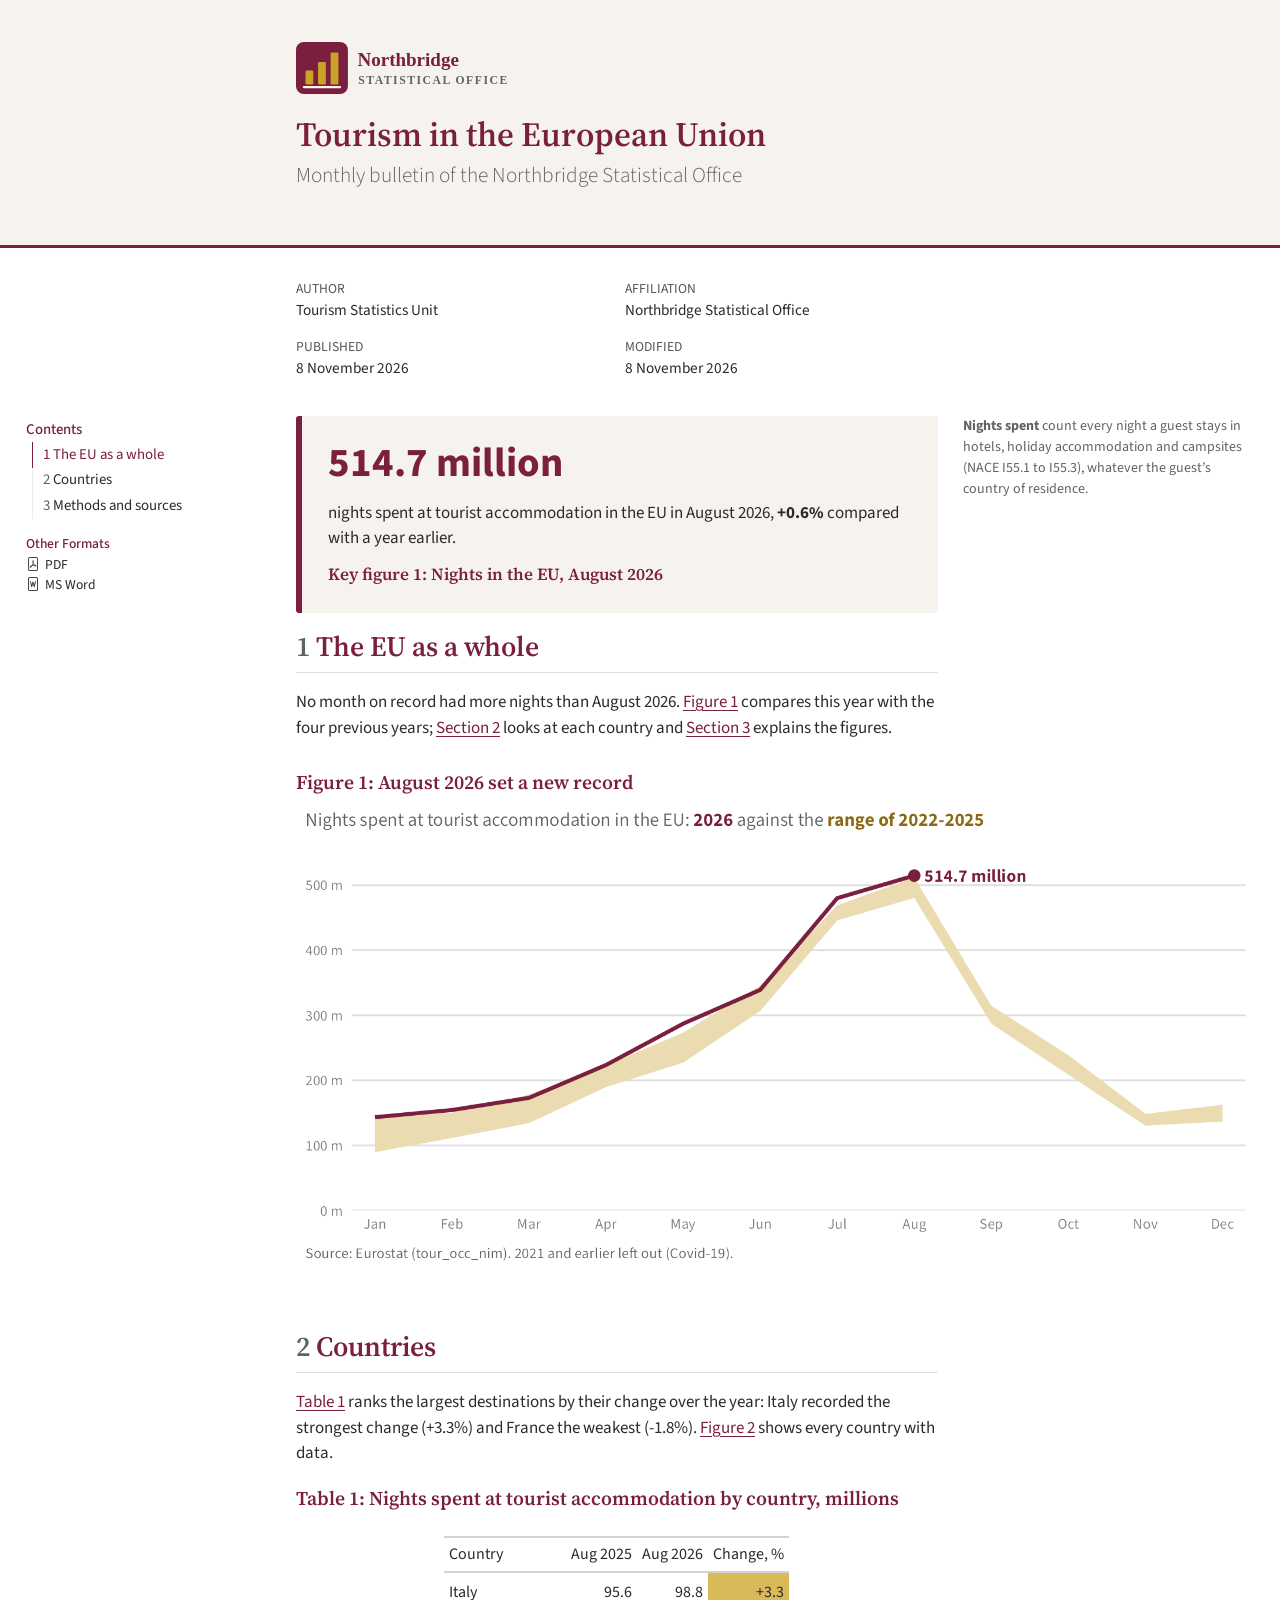
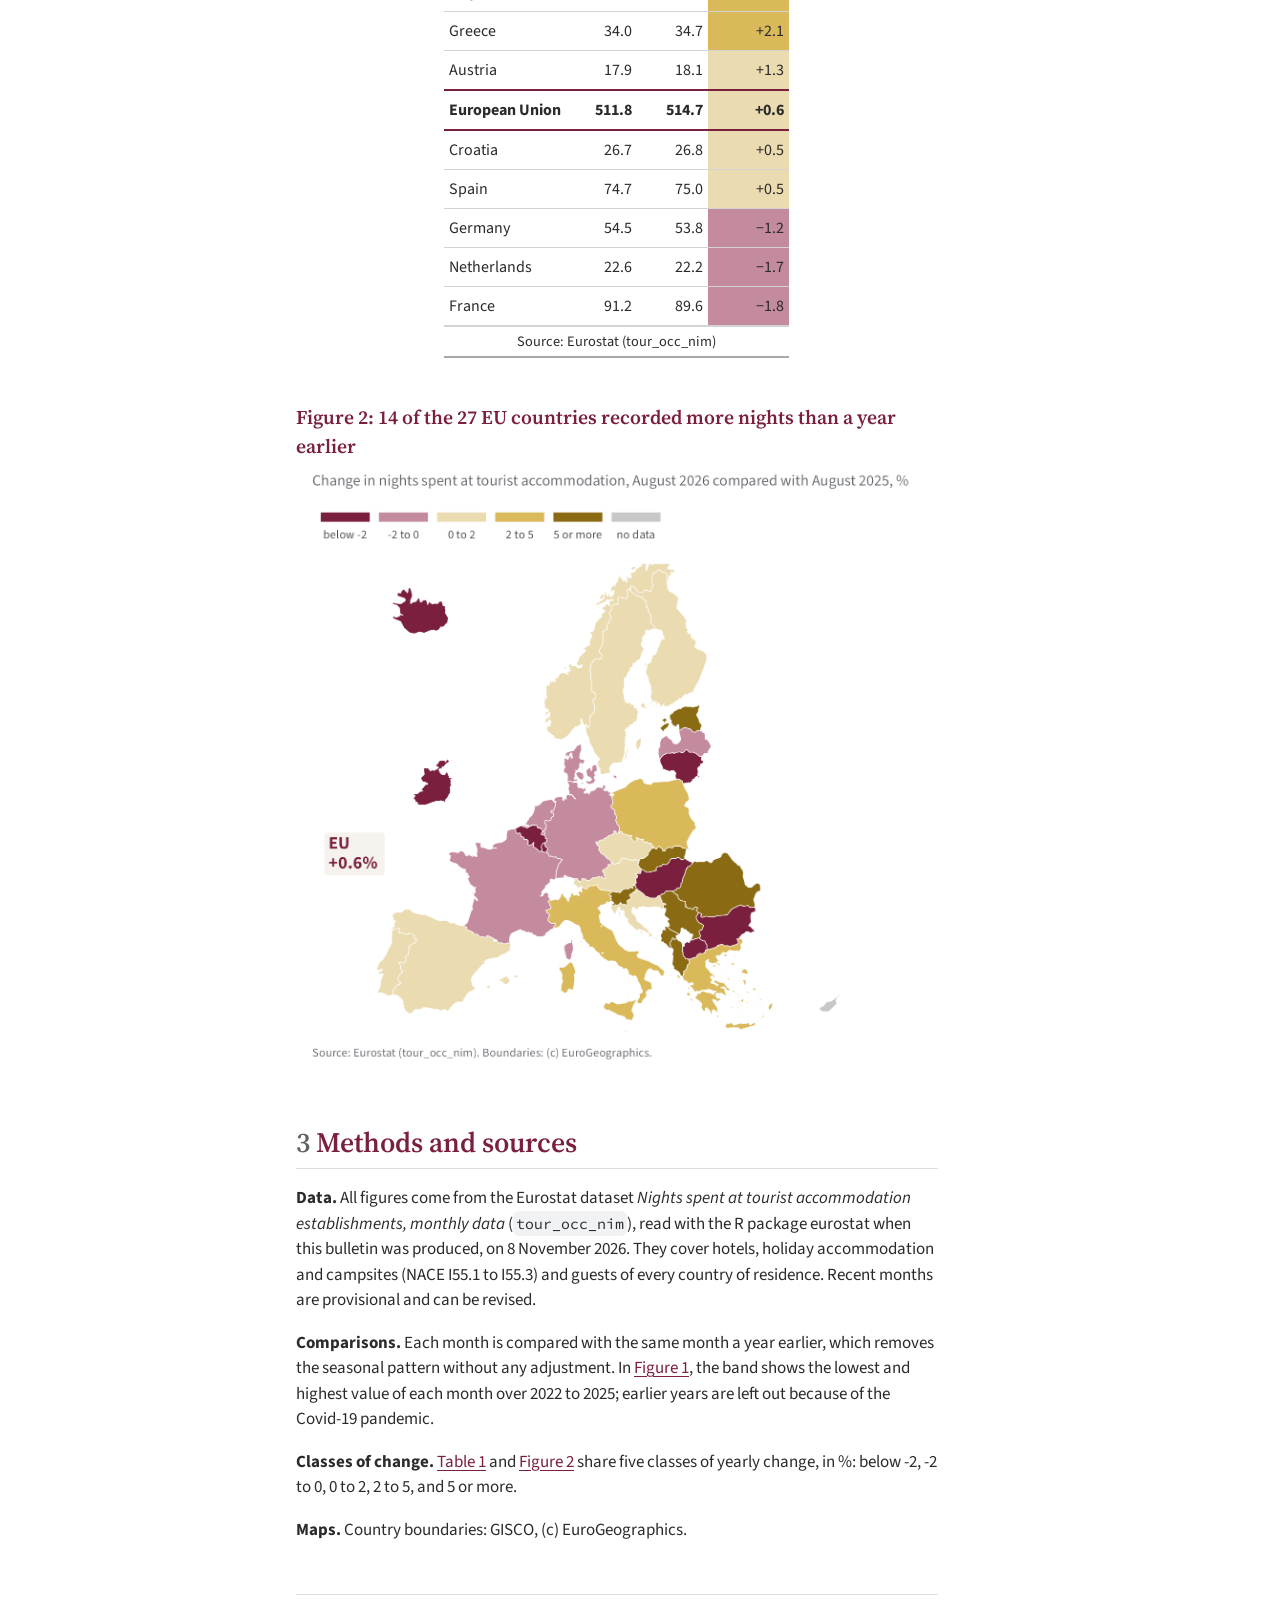
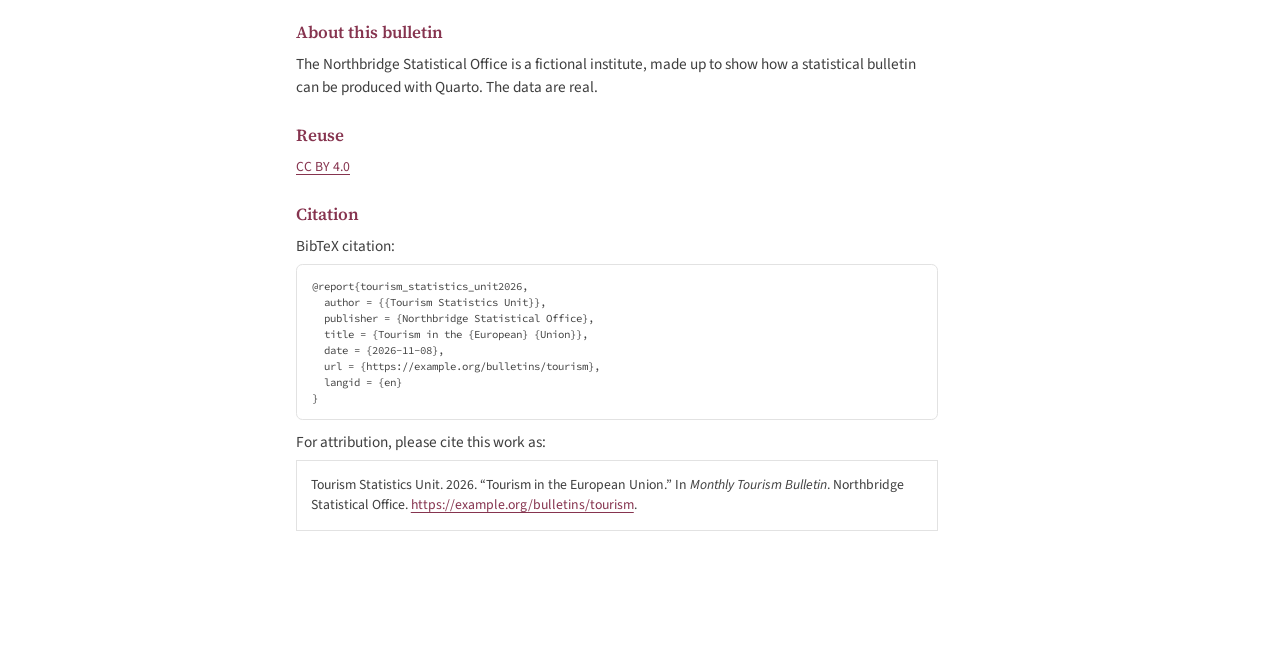
==== bulletin.html @ a887a554 "Rendered example bulletin (HTML, PDF, Word)" ====
<!DOCTYPE html>
<html xmlns="http://www.w3.org/1999/xhtml" lang="en" xml:lang="en"><head>

<meta charset="utf-8">
<meta name="generator" content="quarto-1.12.0">

<meta name="viewport" content="width=device-width, initial-scale=1.0, user-scalable=yes">

<meta name="author" content="Tourism Statistics Unit">
<meta name="dcterms.date" content="2026-11-08">

<title>Tourism in the European Union</title>
<style>
/* Default styles provided by pandoc.
** See https://pandoc.org/MANUAL.html#variables-for-html for config info.
*/
span.smallcaps{font-variant: small-caps;}
div.columns{display: flex; gap: 1.5em;}
div.column{flex: auto;}
@media screen {
div.columns{gap: min(4vw, 1.5em);}
div.column{overflow-x: auto;}
}
div.hanging-indent{margin-left: 1.5em; text-indent: -1.5em;}
ul.task-list{list-style: none;}
ul.task-list li input[type="checkbox"] {
  width: 0.8em;
  margin: 0 0.8em 0.2em -1em; /* quarto-specific, see https://github.com/quarto-dev/quarto-cli/issues/4556 */ 
  vertical-align: middle;
}
</style>


<script src="bulletin_files/libs/clipboard/clipboard.min.js"></script>
<script src="bulletin_files/libs/quarto-html/quarto.js" type="module"></script>
<script src="bulletin_files/libs/quarto-html/tabsets/tabsets.js" type="module"></script>
<script src="bulletin_files/libs/quarto-html/scrollable-regions/scrollable-regions.js" type="module"></script>
<script src="bulletin_files/libs/quarto-html/popper.min.js"></script>
<script src="bulletin_files/libs/quarto-html/tippy.umd.min.js"></script>
<script src="bulletin_files/libs/quarto-html/anchor.min.js"></script>
<link href="bulletin_files/libs/quarto-html/tippy.css" rel="stylesheet">
<link href="bulletin_files/libs/quarto-html/quarto-syntax-highlighting-155658c2243dcaeca39cc3454aee0ece.css" rel="stylesheet" class="quarto-color-scheme" id="quarto-text-highlighting-styles">
<link href="bulletin_files/libs/quarto-html/quarto-syntax-highlighting-dark-6d96471b868c1279e5e46fc3610f89af.css" rel="stylesheet" class="quarto-color-scheme quarto-color-alternate" id="quarto-text-highlighting-styles">
<link href="bulletin_files/libs/quarto-html/quarto-syntax-highlighting-155658c2243dcaeca39cc3454aee0ece.css" rel="stylesheet" class="quarto-color-scheme-extra" id="quarto-text-highlighting-styles">
<script src="bulletin_files/libs/bootstrap/bootstrap.min.js"></script>
<link href="bulletin_files/libs/bootstrap/bootstrap-icons.css" rel="stylesheet">
<link href="bulletin_files/libs/bootstrap/bootstrap-821657875d74308002403e2cdbfad856.min.css" rel="stylesheet" append-hash="true" class="quarto-color-scheme" id="quarto-bootstrap" data-mode="light">
<link href="bulletin_files/libs/bootstrap/bootstrap-dark-e181cbb8e81f904039b6ae3e8d9783cd.min.css" rel="stylesheet" append-hash="true" class="quarto-color-scheme quarto-color-alternate" id="quarto-bootstrap" data-mode="light">
<link href="bulletin_files/libs/bootstrap/bootstrap-821657875d74308002403e2cdbfad856.min.css" rel="stylesheet" append-hash="true" class="quarto-color-scheme-extra" id="quarto-bootstrap" data-mode="light">


</head>

<body class="quarto-light"><a id="quarto-skip-link" class="visually-hidden-focusable" href="#quarto-document-content">Skip to main content</a>

<header id="title-block-header" class="quarto-title-block default toc-left page-columns page-full">
  <div class="quarto-title-banner page-columns page-full">
    <div class="quarto-title column-body">
      <img class="nso-logo" src="brand/nso-logo.svg" alt="Northbridge Statistical Office">
      <h1 class="title">Tourism in the European Union</h1>
            <p class="subtitle lead">Monthly bulletin of the Northbridge Statistical Office</p>
          </div>
  </div>

  <div class="quarto-title-meta-author">
    <div class="quarto-title-meta-heading">Author</div>
    <div class="quarto-title-meta-heading">Affiliation</div>
    
      <div class="quarto-title-meta-contents">
      <p class="author">Tourism Statistics Unit </p>
    </div>
    <div class="quarto-title-meta-contents">
          <p class="affiliation">
              Northbridge Statistical Office
            </p>
        </div>
    </div>

  <div class="quarto-title-meta">

        
      <div>
      <div class="quarto-title-meta-heading">Published</div>
      <div class="quarto-title-meta-contents">
        <p class="date">8 November 2026</p>
      </div>
    </div>
    
      <div>
      <div class="quarto-title-meta-heading">Modified</div>
      <div class="quarto-title-meta-contents">
        <p class="date-modified">8 November 2026</p>
      </div>
    </div>
      
    </div>
    

</header><div id="quarto-content" class="page-columns page-rows-contents page-layout-article toc-left">
<div id="quarto-sidebar-toc-left" class="sidebar toc-left">
  <nav id="TOC" role="doc-toc" aria-labelledby="toc-title" class="toc-active">
    <h2 id="toc-title">Contents</h2>
   
  <ul>
  <li><a href="#sec-eu" id="toc-sec-eu" class="nav-link active" data-scroll-target="#sec-eu"><span class="header-section-number">1</span> The EU as a whole</a></li>
  <li><a href="#sec-countries" id="toc-sec-countries" class="nav-link" data-scroll-target="#sec-countries"><span class="header-section-number">2</span> Countries</a></li>
  <li><a href="#sec-methods" id="toc-sec-methods" class="nav-link" data-scroll-target="#sec-methods"><span class="header-section-number">3</span> Methods and sources</a></li>
  
  </ul>
<div class="quarto-alternate-formats"><h2>Other Formats</h2><ul><li><a href="bulletin.pdf"><i class="bi bi-file-pdf"></i>PDF</a></li><li><a href="bulletin.docx"><i class="bi bi-file-word"></i>MS Word</a></li></ul></div></nav>
</div>
<div id="quarto-margin-sidebar" class="sidebar margin-sidebar zindex-bottom">
</div>
<main class="content quarto-banner-title-block page-columns page-full" id="quarto-document-content" tabindex="-1">




<div id="kf-nights" class="quarto-float quarto-figure quarto-figure-center anchored">
<figure class="quarto-float quarto-float-kf figure">
<div aria-describedby="kf-nights-caption-0ceaefa1-69ba-4598-a22c-09a6ac19f8ca">
<p><span style="font-size: 2.4em; font-weight: bold; color: #7a1f3d;">514.7 million</span></p>
<p>nights spent at tourist accommodation in the EU in August 2026, <span style="font-weight: bold;">+0.6%</span> compared with a year earlier.</p>
</div>
<figcaption class="quarto-float-caption-bottom quarto-float-caption quarto-float-kf" id="kf-nights-caption-0ceaefa1-69ba-4598-a22c-09a6ac19f8ca">
Key figure&nbsp;1: Nights in the EU, August 2026
</figcaption>
</figure>
</div>

<div class="no-row-height column-margin column-container"><div class="">
<p><strong>Nights spent</strong> count every night a guest stays in hotels, holiday accommodation and campsites (NACE I55.1 to I55.3), whatever the guest’s country of residence.</p>
</div></div><section id="sec-eu" class="level2 page-columns page-full" data-number="1">
<h2 data-number="1" class="anchored" data-anchor-id="sec-eu"><span class="header-section-number">1</span> The EU as a whole</h2>
<p>No month on record had more nights than August 2026. <a href="#fig-trend" class="quarto-xref">Figure&nbsp;1</a> compares this year with the four previous years; <a href="#sec-countries" class="quarto-xref">Section&nbsp;2</a> looks at each country and <a href="#sec-methods" class="quarto-xref">Section&nbsp;3</a> explains the figures.</p>
<div class="cell page-columns page-full">
<div class="cell-output-display page-columns page-full">
<div id="fig-trend" class="quarto-float quarto-figure quarto-figure-center anchored page-columns page-full" alt="Line chart. Months from January to December along the x-axis, nights spent at tourist accommodation in the EU in millions along the y-axis, from zero. A burgundy line for 2026, from January to August, is drawn over a light band giving the lowest and highest value of each month from 2022 to 2025. The 2026 line is above the band in 6 of its 8 months. Nights peak every year in August; August 2026 is labelled with 514.7 million.">
<figure class="quarto-float quarto-float-fig figure page-columns page-full">
<figcaption class="quarto-float-caption-top quarto-float-caption quarto-float-fig" id="fig-trend-caption-0ceaefa1-69ba-4598-a22c-09a6ac19f8ca">
Figure&nbsp;1: August 2026 set a new record
</figcaption>
<div aria-describedby="fig-trend-caption-0ceaefa1-69ba-4598-a22c-09a6ac19f8ca" class="page-columns page-full">
<img src="bulletin_files/figure-html/fig-trend-1.png" class="img-fluid figure-img column-page-right" style="width:100.0%" alt="Line chart. Months from January to December along the x-axis, nights spent at tourist accommodation in the EU in millions along the y-axis, from zero. A burgundy line for 2026, from January to August, is drawn over a light band giving the lowest and highest value of each month from 2022 to 2025. The 2026 line is above the band in 6 of its 8 months. Nights peak every year in August; August 2026 is labelled with 514.7 million.">
</div>
</figure>
</div>
</div>
</div>
</section>
<section id="sec-countries" class="level2" data-number="2">
<h2 data-number="2" class="anchored" data-anchor-id="sec-countries"><span class="header-section-number">2</span> Countries</h2>
<p><a href="#tbl-countries" class="quarto-xref">Table&nbsp;1</a> ranks the largest destinations by their change over the year: Italy recorded the strongest change (+3.3%) and France the weakest (-1.8%). <a href="#fig-map" class="quarto-xref">Figure&nbsp;2</a> shows every country with data.</p>
<div class="cell plain">
<div id="tbl-countries" class="cell plain quarto-float quarto-figure quarto-figure-center anchored">
<figure class="quarto-float quarto-float-tbl figure">
<figcaption class="quarto-float-caption-top quarto-float-caption quarto-float-tbl" id="tbl-countries-caption-0ceaefa1-69ba-4598-a22c-09a6ac19f8ca">
Table&nbsp;1: Nights spent at tourist accommodation by country, millions
</figcaption>
<div aria-describedby="tbl-countries-caption-0ceaefa1-69ba-4598-a22c-09a6ac19f8ca">
<div class="cell-output-display">
<div id="vydwfezion" style="padding-left:0px;padding-right:0px;padding-top:10px;padding-bottom:10px;overflow-x:auto;overflow-y:auto;width:auto;height:auto;">
<style>#vydwfezion table {
  font-family: 'Source Sans 3', system-ui, 'Segoe UI', Roboto, Helvetica, Arial, sans-serif, 'Apple Color Emoji', 'Segoe UI Emoji', 'Segoe UI Symbol', 'Noto Color Emoji';
  -webkit-font-smoothing: antialiased;
  -moz-osx-font-smoothing: grayscale;
}

#vydwfezion thead, #vydwfezion tbody, #vydwfezion tfoot, #vydwfezion tr, #vydwfezion td, #vydwfezion th {
  border-style: none;
}

#vydwfezion p {
  margin: 0;
  padding: 0;
}

#vydwfezion .gt_table {
  display: table;
  border-collapse: collapse;
  line-height: normal;
  margin-left: auto;
  margin-right: auto;
  color: #2B2B2B;
  font-size: 16px;
  font-weight: normal;
  font-style: normal;
  background-color: #FFFFFF;
  width: auto;
  border-top-style: solid;
  border-top-width: 2px;
  border-top-color: #A8A8A8;
  border-right-style: none;
  border-right-width: 2px;
  border-right-color: #D3D3D3;
  border-bottom-style: solid;
  border-bottom-width: 2px;
  border-bottom-color: #A8A8A8;
  border-left-style: none;
  border-left-width: 2px;
  border-left-color: #D3D3D3;
}

#vydwfezion .gt_caption {
  padding-top: 4px;
  padding-bottom: 4px;
}

#vydwfezion .gt_title {
  color: #2B2B2B;
  font-size: 125%;
  font-weight: initial;
  padding-top: 4px;
  padding-bottom: 4px;
  padding-left: 5px;
  padding-right: 5px;
  border-bottom-color: #FFFFFF;
  border-bottom-width: 0;
}

#vydwfezion .gt_subtitle {
  color: #2B2B2B;
  font-size: 85%;
  font-weight: initial;
  padding-top: 3px;
  padding-bottom: 5px;
  padding-left: 5px;
  padding-right: 5px;
  border-top-color: #FFFFFF;
  border-top-width: 0;
}

#vydwfezion .gt_heading {
  background-color: #FFFFFF;
  text-align: center;
  border-bottom-color: #FFFFFF;
  border-left-style: none;
  border-left-width: 1px;
  border-left-color: #D3D3D3;
  border-right-style: none;
  border-right-width: 1px;
  border-right-color: #D3D3D3;
}

#vydwfezion .gt_bottom_border {
  border-bottom-style: solid;
  border-bottom-width: 2px;
  border-bottom-color: #D3D3D3;
}

#vydwfezion .gt_col_headings {
  border-top-style: solid;
  border-top-width: 2px;
  border-top-color: #D3D3D3;
  border-bottom-style: solid;
  border-bottom-width: 2px;
  border-bottom-color: #D3D3D3;
  border-left-style: none;
  border-left-width: 1px;
  border-left-color: #D3D3D3;
  border-right-style: none;
  border-right-width: 1px;
  border-right-color: #D3D3D3;
}

#vydwfezion .gt_col_heading {
  color: #2B2B2B;
  background-color: #FFFFFF;
  font-size: 100%;
  font-weight: normal;
  text-transform: inherit;
  border-left-style: none;
  border-left-width: 1px;
  border-left-color: #D3D3D3;
  border-right-style: none;
  border-right-width: 1px;
  border-right-color: #D3D3D3;
  vertical-align: bottom;
  padding-top: 5px;
  padding-bottom: 6px;
  padding-left: 5px;
  padding-right: 5px;
  overflow-x: hidden;
}

#vydwfezion .gt_column_spanner_outer {
  color: #2B2B2B;
  background-color: #FFFFFF;
  font-size: 100%;
  font-weight: normal;
  text-transform: inherit;
  padding-top: 0;
  padding-bottom: 0;
  padding-left: 4px;
  padding-right: 4px;
}

#vydwfezion .gt_column_spanner_outer:first-child {
  padding-left: 0;
}

#vydwfezion .gt_column_spanner_outer:last-child {
  padding-right: 0;
}

#vydwfezion .gt_column_spanner {
  border-bottom-style: solid;
  border-bottom-width: 2px;
  border-bottom-color: #D3D3D3;
  vertical-align: bottom;
  padding-top: 5px;
  padding-bottom: 5px;
  overflow-x: hidden;
  display: inline-block;
  width: 100%;
}

#vydwfezion .gt_spanner_row {
  border-bottom-style: hidden;
}

#vydwfezion .gt_group_heading {
  padding-top: 8px;
  padding-bottom: 8px;
  padding-left: 5px;
  padding-right: 5px;
  color: #2B2B2B;
  background-color: #FFFFFF;
  font-size: 100%;
  font-weight: initial;
  text-transform: inherit;
  border-top-style: solid;
  border-top-width: 2px;
  border-top-color: #D3D3D3;
  border-bottom-style: solid;
  border-bottom-width: 2px;
  border-bottom-color: #D3D3D3;
  border-left-style: none;
  border-left-width: 1px;
  border-left-color: #D3D3D3;
  border-right-style: none;
  border-right-width: 1px;
  border-right-color: #D3D3D3;
  vertical-align: middle;
  text-align: left;
}

#vydwfezion .gt_empty_group_heading {
  padding: 0.5px;
  color: #2B2B2B;
  background-color: #FFFFFF;
  font-size: 100%;
  font-weight: initial;
  border-top-style: solid;
  border-top-width: 2px;
  border-top-color: #D3D3D3;
  border-bottom-style: solid;
  border-bottom-width: 2px;
  border-bottom-color: #D3D3D3;
  vertical-align: middle;
}

#vydwfezion .gt_from_md > :first-child {
  margin-top: 0;
}

#vydwfezion .gt_from_md > :last-child {
  margin-bottom: 0;
}

#vydwfezion .gt_row {
  padding-top: 8px;
  padding-bottom: 8px;
  padding-left: 5px;
  padding-right: 5px;
  margin: 10px;
  border-top-style: solid;
  border-top-width: 1px;
  border-top-color: #D3D3D3;
  border-left-style: none;
  border-left-width: 1px;
  border-left-color: #D3D3D3;
  border-right-style: none;
  border-right-width: 1px;
  border-right-color: #D3D3D3;
  vertical-align: middle;
  overflow-x: hidden;
}

#vydwfezion .gt_stub {
  color: #2B2B2B;
  background-color: #FFFFFF;
  font-size: 100%;
  font-weight: initial;
  text-transform: inherit;
  border-right-style: solid;
  border-right-width: 2px;
  border-right-color: #D3D3D3;
  padding-left: 5px;
  padding-right: 5px;
}

#vydwfezion .gt_stub_row_group {
  color: #2B2B2B;
  background-color: #FFFFFF;
  font-size: 100%;
  font-weight: initial;
  text-transform: inherit;
  border-right-style: solid;
  border-right-width: 2px;
  border-right-color: #D3D3D3;
  padding-left: 5px;
  padding-right: 5px;
  vertical-align: top;
}

#vydwfezion .gt_row_group_first td {
  border-top-width: 2px;
}

#vydwfezion .gt_row_group_first th {
  border-top-width: 2px;
}

#vydwfezion .gt_summary_row {
  color: #2B2B2B;
  background-color: #FFFFFF;
  text-transform: inherit;
  padding-top: 8px;
  padding-bottom: 8px;
  padding-left: 5px;
  padding-right: 5px;
}

#vydwfezion .gt_first_summary_row {
  border-top-style: solid;
  border-top-color: #D3D3D3;
}

#vydwfezion .gt_first_summary_row.thick {
  border-top-width: 2px;
}

#vydwfezion .gt_last_summary_row {
  padding-top: 8px;
  padding-bottom: 8px;
  padding-left: 5px;
  padding-right: 5px;
  border-bottom-style: solid;
  border-bottom-width: 2px;
  border-bottom-color: #D3D3D3;
}

#vydwfezion .gt_grand_summary_row {
  color: #2B2B2B;
  background-color: #FFFFFF;
  text-transform: inherit;
  padding-top: 8px;
  padding-bottom: 8px;
  padding-left: 5px;
  padding-right: 5px;
}

#vydwfezion .gt_first_grand_summary_row {
  padding-top: 8px;
  padding-bottom: 8px;
  padding-left: 5px;
  padding-right: 5px;
  border-top-style: double;
  border-top-width: 6px;
  border-top-color: #D3D3D3;
}

#vydwfezion .gt_last_grand_summary_row_top {
  padding-top: 8px;
  padding-bottom: 8px;
  padding-left: 5px;
  padding-right: 5px;
  border-bottom-style: double;
  border-bottom-width: 6px;
  border-bottom-color: #D3D3D3;
}

#vydwfezion .gt_striped {
  background-color: rgba(128, 128, 128, 0.05);
}

#vydwfezion .gt_table_body {
  border-top-style: solid;
  border-top-width: 2px;
  border-top-color: #D3D3D3;
  border-bottom-style: solid;
  border-bottom-width: 2px;
  border-bottom-color: #D3D3D3;
}

#vydwfezion .gt_footnotes {
  color: #2B2B2B;
  background-color: #FFFFFF;
  border-bottom-style: none;
  border-bottom-width: 2px;
  border-bottom-color: #D3D3D3;
  border-left-style: none;
  border-left-width: 2px;
  border-left-color: #D3D3D3;
  border-right-style: none;
  border-right-width: 2px;
  border-right-color: #D3D3D3;
}

#vydwfezion .gt_footnote {
  margin: 0px;
  font-size: 90%;
  padding-top: 4px;
  padding-bottom: 4px;
  padding-left: 5px;
  padding-right: 5px;
}

#vydwfezion .gt_sourcenotes {
  color: #2B2B2B;
  background-color: #FFFFFF;
  border-bottom-style: none;
  border-bottom-width: 2px;
  border-bottom-color: #D3D3D3;
  border-left-style: none;
  border-left-width: 2px;
  border-left-color: #D3D3D3;
  border-right-style: none;
  border-right-width: 2px;
  border-right-color: #D3D3D3;
}

#vydwfezion .gt_sourcenote {
  font-size: 90%;
  padding-top: 4px;
  padding-bottom: 4px;
  padding-left: 5px;
  padding-right: 5px;
}

#vydwfezion .gt_left {
  text-align: left;
}

#vydwfezion .gt_center {
  text-align: center;
}

#vydwfezion .gt_right {
  text-align: right;
  font-variant-numeric: tabular-nums;
}

#vydwfezion .gt_font_normal {
  font-weight: normal;
}

#vydwfezion .gt_font_bold {
  font-weight: bold;
}

#vydwfezion .gt_font_italic {
  font-style: italic;
}

#vydwfezion .gt_super {
  font-size: 65%;
}

#vydwfezion .gt_footnote_marks {
  font-size: 75%;
  vertical-align: 0.4em;
  position: initial;
}

#vydwfezion .gt_asterisk {
  font-size: 100%;
  vertical-align: 0;
}

#vydwfezion .gt_indent_1 {
  text-indent: 5px;
}

#vydwfezion .gt_indent_2 {
  text-indent: 10px;
}

#vydwfezion .gt_indent_3 {
  text-indent: 15px;
}

#vydwfezion .gt_indent_4 {
  text-indent: 20px;
}

#vydwfezion .gt_indent_5 {
  text-indent: 25px;
}

#vydwfezion .katex-display {
  display: inline-flex !important;
  margin-bottom: 0.75em !important;
}

#vydwfezion div.Reactable > div.rt-table > div.rt-thead > div.rt-tr.rt-tr-group-header > div.rt-th-group:after {
  height: 0px !important;
}
</style>

<table class="gt_table cell plain caption-top table" data-quarto-bootstrap="false">
<thead>
<tr class="gt_col_headings header">
<th id="Country" class="gt_col_heading gt_columns_bottom_border gt_left" data-quarto-table-cell-role="th" scope="col">Country</th>
<th id="before" class="gt_col_heading gt_columns_bottom_border gt_right" data-quarto-table-cell-role="th" scope="col">Aug 2025</th>
<th id="now" class="gt_col_heading gt_columns_bottom_border gt_right" data-quarto-table-cell-role="th" scope="col">Aug 2026</th>
<th id="change" class="gt_col_heading gt_columns_bottom_border gt_right" data-quarto-table-cell-role="th" scope="col">Change, %</th>
</tr>
</thead>
<tbody class="gt_table_body">
<tr class="odd">
<td class="gt_row gt_left" headers="Country">Italy</td>
<td class="gt_row gt_right" headers="before">95.6</td>
<td class="gt_row gt_right" headers="now">98.8</td>
<td class="gt_row gt_right" headers="change" style="background-color: #D9B95A">+3.3</td>
</tr>
<tr class="even">
<td class="gt_row gt_left" headers="Country">Greece</td>
<td class="gt_row gt_right" headers="before">34.0</td>
<td class="gt_row gt_right" headers="now">34.7</td>
<td class="gt_row gt_right" headers="change" style="background-color: #D9B95A">+2.1</td>
</tr>
<tr class="odd">
<td class="gt_row gt_left" headers="Country">Austria</td>
<td class="gt_row gt_right" headers="before">17.9</td>
<td class="gt_row gt_right" headers="now">18.1</td>
<td class="gt_row gt_right" headers="change" style="background-color: #EADBB0">+1.3</td>
</tr>
<tr class="even">
<td class="gt_row gt_left" headers="Country" style="font-weight: bold; border-top-width: 2px; border-top-style: solid; border-top-color: #7a1f3d; border-bottom-width: 2px; border-bottom-style: solid; border-bottom-color: #7a1f3d">European Union</td>
<td class="gt_row gt_right" headers="before" style="font-weight: bold; border-top-width: 2px; border-top-style: solid; border-top-color: #7a1f3d; border-bottom-width: 2px; border-bottom-style: solid; border-bottom-color: #7a1f3d">511.8</td>
<td class="gt_row gt_right" headers="now" style="font-weight: bold; border-top-width: 2px; border-top-style: solid; border-top-color: #7a1f3d; border-bottom-width: 2px; border-bottom-style: solid; border-bottom-color: #7a1f3d">514.7</td>
<td class="gt_row gt_right" headers="change" style="background-color: #EADBB0; font-weight: bold; border-top-width: 2px; border-top-style: solid; border-top-color: #7a1f3d; border-bottom-width: 2px; border-bottom-style: solid; border-bottom-color: #7a1f3d">+0.6</td>
</tr>
<tr class="odd">
<td class="gt_row gt_left" headers="Country">Croatia</td>
<td class="gt_row gt_right" headers="before">26.7</td>
<td class="gt_row gt_right" headers="now">26.8</td>
<td class="gt_row gt_right" headers="change" style="background-color: #EADBB0">+0.5</td>
</tr>
<tr class="even">
<td class="gt_row gt_left" headers="Country">Spain</td>
<td class="gt_row gt_right" headers="before">74.7</td>
<td class="gt_row gt_right" headers="now">75.0</td>
<td class="gt_row gt_right" headers="change" style="background-color: #EADBB0">+0.5</td>
</tr>
<tr class="odd">
<td class="gt_row gt_left" headers="Country">Germany</td>
<td class="gt_row gt_right" headers="before">54.5</td>
<td class="gt_row gt_right" headers="now">53.8</td>
<td class="gt_row gt_right" headers="change" style="background-color: #C48A9E">−1.2</td>
</tr>
<tr class="even">
<td class="gt_row gt_left" headers="Country">Netherlands</td>
<td class="gt_row gt_right" headers="before">22.6</td>
<td class="gt_row gt_right" headers="now">22.2</td>
<td class="gt_row gt_right" headers="change" style="background-color: #C48A9E">−1.7</td>
</tr>
<tr class="odd">
<td class="gt_row gt_left" headers="Country">France</td>
<td class="gt_row gt_right" headers="before">91.2</td>
<td class="gt_row gt_right" headers="now">89.6</td>
<td class="gt_row gt_right" headers="change" style="background-color: #C48A9E">−1.8</td>
</tr>
</tbody><tfoot>
<tr class="gt_sourcenotes odd">
<td colspan="4" class="gt_sourcenote">Source: Eurostat (tour_occ_nim)</td>
</tr>
</tfoot>

</table>

</div>
</div>
</div>
</figure>
</div>
</div>
<div class="cell">
<div class="cell-output-display">
<div id="fig-map" class="quarto-float quarto-figure quarto-figure-center anchored" alt="Map of Europe. Each country is shaded by the change in nights spent at tourist accommodation between August 2025 and August 2026, in five classes: below -2%, -2 to 0%, 0 to 2%, 2 to 5% and 5% or more, from dark burgundy for the strongest falls to dark gold for the strongest rises; countries without data are grey. In the EU, the largest rise is in Romania (+10.2%) and the largest fall in Lithuania (-12.8%). The EU as a whole changed by +0.6%.">
<figure class="quarto-float quarto-float-fig figure">
<figcaption class="quarto-float-caption-top quarto-float-caption quarto-float-fig" id="fig-map-caption-0ceaefa1-69ba-4598-a22c-09a6ac19f8ca">
Figure&nbsp;2: 14 of the 27 EU countries recorded more nights than a year earlier
</figcaption>
<div aria-describedby="fig-map-caption-0ceaefa1-69ba-4598-a22c-09a6ac19f8ca">
<img src="bulletin_files/figure-html/fig-map-1.png" class="img-fluid figure-img" alt="Map of Europe. Each country is shaded by the change in nights spent at tourist accommodation between August 2025 and August 2026, in five classes: below -2%, -2 to 0%, 0 to 2%, 2 to 5% and 5% or more, from dark burgundy for the strongest falls to dark gold for the strongest rises; countries without data are grey. In the EU, the largest rise is in Romania (+10.2%) and the largest fall in Lithuania (-12.8%). The EU as a whole changed by +0.6%." width="672">
</div>
</figure>
</div>
</div>
</div>
</section>
<section id="sec-methods" class="level2" data-number="3">
<h2 data-number="3" class="anchored" data-anchor-id="sec-methods"><span class="header-section-number">3</span> Methods and sources</h2>
<p><strong>Data.</strong> All figures come from the Eurostat dataset <em>Nights spent at tourist accommodation establishments, monthly data</em> (<code>tour_occ_nim</code>), read with the R package eurostat when this bulletin was produced, on 8 November 2026. They cover hotels, holiday accommodation and campsites (NACE I55.1 to I55.3) and guests of every country of residence. Recent months are provisional and can be revised.</p>
<p><strong>Comparisons.</strong> Each month is compared with the same month a year earlier, which removes the seasonal pattern without any adjustment. In <a href="#fig-trend" class="quarto-xref">Figure&nbsp;1</a>, the band shows the lowest and highest value of each month over 2022 to 2025; earlier years are left out because of the Covid-19 pandemic.</p>
<p><strong>Classes of change.</strong> <a href="#tbl-countries" class="quarto-xref">Table&nbsp;1</a> and <a href="#fig-map" class="quarto-xref">Figure&nbsp;2</a> share five classes of yearly change, in %: below -2, -2 to 0, 0 to 2, 2 to 5, and 5 or more.</p>
<p><strong>Maps.</strong> Country boundaries: GISCO, (c) EuroGeographics.</p>
</section>


<div id="quarto-appendix" class="default"><section id="about-this-bulletin" class="level2 appendix unnumbered"><h2 class="anchored quarto-appendix-heading">About this bulletin</h2><div class="quarto-appendix-contents">

<p>The Northbridge Statistical Office is a fictional institute, made up to show how a statistical bulletin can be produced with Quarto. The data are real.</p>
</div></section><section class="quarto-appendix-contents" id="quarto-reuse"><h2 class="anchored quarto-appendix-heading">Reuse</h2><div class="quarto-appendix-contents"><div><a rel="license" href="https://creativecommons.org/licenses/by/4.0/">CC BY 4.0</a></div></div></section><section class="quarto-appendix-contents" id="quarto-citation"><h2 class="anchored quarto-appendix-heading">Citation</h2><div><div class="quarto-appendix-secondary-label">BibTeX citation:</div><div class="code-copy-outer-scaffold"><pre class="sourceCode quarto-appendix-bibtex code-with-copy"><code class="sourceCode bibtex">@report{tourism_statistics_unit2026,
  author = {{Tourism Statistics Unit}},
  publisher = {Northbridge Statistical Office},
  title = {Tourism in the {European} {Union}},
  date = {2026-11-08},
  url = {https://example.org/bulletins/tourism},
  langid = {en}
}
</code></pre><button title="Copy to Clipboard" class="code-copy-button"><i class="bi"></i></button></div><div class="quarto-appendix-secondary-label">For attribution, please cite this work as:</div><div id="ref-tourism_statistics_unit2026" class="csl-entry quarto-appendix-citeas" role="listitem">
Tourism Statistics Unit. 2026. <span>“Tourism in the European
Union.”</span> In <em>Monthly Tourism Bulletin</em>. Northbridge
Statistical Office. <a href="https://example.org/bulletins/tourism">https://example.org/bulletins/tourism</a>.
</div></div></section></div></main>
<!-- /main column -->
<script id="quarto-html-after-body" type="application/javascript">
  window.document.addEventListener("DOMContentLoaded", function (event) {
    const icon = "";
    const anchorJS = new window.AnchorJS();
    anchorJS.options = {
      placement: 'right',
      icon: icon
    };
    anchorJS.add('.anchored');
    const isCodeAnnotation = (el) => {
      for (const clz of el.classList) {
        if (clz.startsWith('code-annotation-')) {                     
          return true;
        }
      }
      return false;
    }
    const onCopySuccess = function(e) {
      // button target
      const button = e.trigger;
      // don't keep focus
      button.blur();
      // flash "checked"
      button.classList.add('code-copy-button-checked');
      var currentTitle = button.getAttribute("title");
      button.setAttribute("title", "Copied!");
      let tooltip;
      if (window.bootstrap) {
        button.setAttribute("data-bs-toggle", "tooltip");
        button.setAttribute("data-bs-placement", "left");
        button.setAttribute("data-bs-title", "Copied!");
        tooltip = new bootstrap.Tooltip(button, 
          { trigger: "manual", 
            customClass: "code-copy-button-tooltip",
            offset: [0, -8]});
        tooltip.show();    
      }
      setTimeout(function() {
        if (tooltip) {
          tooltip.hide();
          button.removeAttribute("data-bs-title");
          button.removeAttribute("data-bs-toggle");
          button.removeAttribute("data-bs-placement");
        }
        button.setAttribute("title", currentTitle);
        button.classList.remove('code-copy-button-checked');
      }, 1000);
      // clear code selection
      e.clearSelection();
    }
    const getTextToCopy = function(trigger) {
      const outerScaffold = trigger.parentElement.cloneNode(true);
      const codeEl = outerScaffold.querySelector('code');
      for (const childEl of codeEl.children) {
        if (isCodeAnnotation(childEl)) {
          childEl.remove();
        }
      }
      return codeEl.innerText;
    }
    const clipboard = new window.ClipboardJS('.code-copy-button:not([data-in-quarto-modal])', {
      text: getTextToCopy
    });
    clipboard.on('success', onCopySuccess);
    if (window.document.getElementById('quarto-embedded-source-code-modal')) {
      const clipboardModal = new window.ClipboardJS('.code-copy-button[data-in-quarto-modal]', {
        text: getTextToCopy,
        container: window.document.getElementById('quarto-embedded-source-code-modal')
      });
      clipboardModal.on('success', onCopySuccess);
    }
      var localhostRegex = new RegExp(/^(?:http|https):\/\/localhost\:?[0-9]*\//);
      var mailtoRegex = new RegExp(/^mailto:/);
        var filterRegex = new RegExp('/' + window.location.host + '/');
      var isInternal = (href) => {
          return filterRegex.test(href) || localhostRegex.test(href) || mailtoRegex.test(href);
      }
      // Inspect non-navigation links and adorn them if external
      window.quartoDecorateExternalLinks = function (root) {
     var links = (root || window.document).querySelectorAll('a[href]:not(.nav-link):not(.navbar-brand):not(.toc-action):not(.sidebar-link):not(.sidebar-item-toggle):not(.pagination-link):not(.no-external):not([aria-hidden]):not(.dropdown-item):not(.quarto-navigation-tool):not(.about-link)');
      for (var i=0; i<links.length; i++) {
        const link = links[i];
        if (!isInternal(link.href)) {
          // undo the damage that might have been done by quarto-nav.js in the case of
          // links that we want to consider external
          if (link.dataset.originalHref !== undefined) {
            link.href = link.dataset.originalHref;
          }
          if (!link.classList.contains('no-external-icon')) {
          }
        }
      }
      };
      window.quartoDecorateExternalLinks(window.document);
    // Esc closes the popup (WCAG 1.4.13) and focus leaving both trigger and
    // popup closes it (WCAG 2.4.11); tippy handles neither for interactive popups.
    const hideOnEscAndFocusOut = {
      name: 'hideOnEscAndFocusOut',
      defaultValue: true,
      fn(instance) {
        const dismiss = () => {
          // A show scheduled by the trigger delay would otherwise reopen it
          instance.clearDelayTimeouts();
          instance.hide();
        };
        const onKeyDown = (event) => {
          if (event.key !== 'Escape') {
            return;
          }
          // Keep Esc from also reaching page handlers (e.g. reveal.js overview),
          // except an open reveal.js slide menu, which Esc should close too.
          // The menu handles keys only when its keyboard option is on.
          const menuHandlesEsc = window.Reveal?.getPlugin?.('menu')?.isOpen() &&
            window.Reveal.getConfig().menu?.keyboard !== false;
          if (!menuHandlesEsc) {
            event.stopPropagation();
          }
          if (instance.popper.contains(window.document.activeElement)) {
            // Disabled while refocusing so the focus trigger does not reopen it
            instance.disable();
            instance.reference.focus();
            instance.enable();
          }
          dismiss();
        };
        const onFocusOut = (event) => {
          const target = event.relatedTarget;
          if (target && !instance.reference.contains(target) &&
              !instance.popper.contains(target)) {
            dismiss();
          }
        };
        // On the trigger too: a click trigger (code-annotations: select) has no
        // blur handling. Attached for the instance's lifetime so leaving the
        // trigger also cancels a show still pending on the trigger delay.
        instance.reference.addEventListener('focusout', onFocusOut);
        return {
          onShow() {
            window.document.addEventListener('keydown', onKeyDown, true);
            instance.popper.addEventListener('focusout', onFocusOut);
          },
          onHide() {
            window.document.removeEventListener('keydown', onKeyDown, true);
            instance.popper.removeEventListener('focusout', onFocusOut);
          },
          onDestroy() {
            instance.reference.removeEventListener('focusout', onFocusOut);
          },
        };
      },
    };
    function tippyHover(el, contentFn, onTriggerFn, onUntriggerFn) {
      const config = {
        allowHTML: true,
        maxWidth: 500,
        delay: 100,
        arrow: false,
        appendTo: function(el) {
            return el.parentElement;
        },
        interactive: true,
        interactiveBorder: 10,
        theme: 'quarto',
        placement: 'bottom-start',
        plugins: [hideOnEscAndFocusOut],
      };
      if (contentFn) {
        config.content = contentFn;
      }
      if (onTriggerFn) {
        config.onTrigger = onTriggerFn;
      }
      if (onUntriggerFn) {
        config.onUntrigger = onUntriggerFn;
      }
      window.tippy(el, config); 
    }
    const noterefs = window.document.querySelectorAll('a[role="doc-noteref"]');
    for (var i=0; i<noterefs.length; i++) {
      const ref = noterefs[i];
      tippyHover(ref, function() {
        // use id or data attribute instead here
        let href = ref.getAttribute('data-footnote-href') || ref.getAttribute('href');
        try { href = new URL(href).hash; } catch {}
        const id = href.replace(/^#\/?/, "");
        const note = window.document.getElementById(id);
        if (note) {
          return note.innerHTML;
        } else {
          return "";
        }
      });
    }
    const xrefs = window.document.querySelectorAll('a.quarto-xref');
    const processXRef = (id, note) => {
      // Strip column container classes
      const stripColumnClz = (el) => {
        el.classList.remove("page-full", "page-columns");
        if (el.children) {
          for (const child of el.children) {
            stripColumnClz(child);
          }
        }
      }
      stripColumnClz(note)
      if (id === null || id.startsWith('sec-')) {
        // Special case sections, only their first couple elements
        const container = document.createElement("div");
        if (note.children && note.children.length > 2) {
          container.appendChild(note.children[0].cloneNode(true));
          for (let i = 1; i < note.children.length; i++) {
            const child = note.children[i];
            if (child.tagName === "P" && child.innerText === "") {
              continue;
            } else {
              container.appendChild(child.cloneNode(true));
              break;
            }
          }
          if (window.Quarto?.typesetMath) {
            window.Quarto.typesetMath(container);
          }
          return container.innerHTML
        } else {
          if (window.Quarto?.typesetMath) {
            window.Quarto.typesetMath(note);
          }
          return note.innerHTML;
        }
      } else {
        // Remove any anchor links if they are present
        const anchorLink = note.querySelector('a.anchorjs-link');
        if (anchorLink) {
          anchorLink.remove();
        }
        if (window.Quarto?.typesetMath) {
          window.Quarto.typesetMath(note);
        }
        if (note.classList.contains("callout")) {
          return note.outerHTML;
        } else {
          return note.innerHTML;
        }
      }
    }
    for (var i=0; i<xrefs.length; i++) {
      const xref = xrefs[i];
      tippyHover(xref, undefined, function(instance) {
        instance.disable();
        let url = xref.getAttribute('href');
        let hash = undefined; 
        if (url.startsWith('#')) {
          hash = url;
        } else {
          try { hash = new URL(url).hash; } catch {}
        }
        if (hash) {
          const id = hash.replace(/^#\/?/, "");
          const note = window.document.getElementById(id);
          if (note !== null) {
            try {
              const html = processXRef(id, note.cloneNode(true));
              instance.setContent(html);
            } finally {
              instance.enable();
              instance.show();
            }
          } else {
            // See if we can fetch this
            fetch(url.split('#')[0])
            .then(res => res.text())
            .then(html => {
              const parser = new DOMParser();
              const htmlDoc = parser.parseFromString(html, "text/html");
              const note = htmlDoc.getElementById(id);
              if (note !== null) {
                const html = processXRef(id, note);
                instance.setContent(html);
              } 
            }).finally(() => {
              instance.enable();
              instance.show();
            });
          }
        } else {
          // See if we can fetch a full url (with no hash to target)
          // This is a special case and we should probably do some content thinning / targeting
          fetch(url)
          .then(res => res.text())
          .then(html => {
            const parser = new DOMParser();
            const htmlDoc = parser.parseFromString(html, "text/html");
            const note = htmlDoc.querySelector('main.content');
            if (note !== null) {
              // This should only happen for chapter cross references
              // (since there is no id in the URL)
              // remove the first header
              if (note.children.length > 0 && note.children[0].tagName === "HEADER") {
                note.children[0].remove();
              }
              const html = processXRef(null, note);
              instance.setContent(html);
            } 
          }).finally(() => {
            instance.enable();
            instance.show();
          });
        }
      }, function(instance) {
      });
    }
        let selectedAnnoteEl;
        const selectorForAnnotation = ( cell, annotation) => {
          let cellAttr = 'data-code-cell="' + cell + '"';
          let lineAttr = 'data-code-annotation="' +  annotation + '"';
          const selector = 'span[' + cellAttr + '][' + lineAttr + ']';
          return selector;
        }
        const selectCodeLines = (annoteEl) => {
          const doc = window.document;
          const targetCell = annoteEl.getAttribute("data-target-cell");
          const targetAnnotation = annoteEl.getAttribute("data-target-annotation");
          const annoteSpan = window.document.querySelector(selectorForAnnotation(targetCell, targetAnnotation));
          const lines = annoteSpan.getAttribute("data-code-lines").split(",");
          const lineIds = lines.map((line) => {
            return targetCell + "-" + line;
          })
          // Each band is positioned against its own containing block, which is
          // not the offsetParent of the lines, so place it from client rects.
          const placeBand = (band, firstEl, lastEl, codeBlock) => {
            const container = band.offsetParent;
            if (container === null) {
              return;
            }
            const containerRect = container.getBoundingClientRect();
            // Reveal.js scales slides with a transform, so convert client
            // pixels back to the CSS pixels of the container.
            const scale = containerRect.height / container.offsetHeight || 1;
            const firstRect = firstEl.getBoundingClientRect();
            const lastRect = lastEl.getBoundingClientRect();
            const top = (firstRect.top - containerRect.top) / scale - container.clientTop + container.scrollTop;
            const height = (lastRect.bottom - firstRect.top) / scale;
            band.style.top = top - 2 + "px";
            band.style.height = height + 4 + "px";
            if (codeBlock) {
              // Without the copy button wrapper, the containing block is wider
              // than the code block, so span the code block explicitly.
              const blockRect = codeBlock.getBoundingClientRect();
              band.style.left = (blockRect.left - containerRect.left) / scale - container.clientLeft + container.scrollLeft + "px";
              band.style.width = blockRect.width / scale + "px";
            }
          };
          if (lineIds.length > 0) {
            const el = window.document.getElementById(lineIds[0]);
            const lastEl = window.document.getElementById(lineIds[lineIds.length - 1]);
            const parent = el.parentElement.parentElement;
            // cook up a div (if necessary) and position it
            let div = window.document.getElementById("code-annotation-line-highlight");
            if (div === null) {
              div = window.document.createElement("div");
              div.setAttribute("id", "code-annotation-line-highlight");
              div.style.position = 'absolute';
              parent.appendChild(div);
            }
            placeBand(div, el, lastEl, parent.closest("div.sourceCode") || parent);
            let gutterDiv = window.document.getElementById("code-annotation-line-highlight-gutter");
            if (gutterDiv === null) {
              gutterDiv = window.document.createElement("div");
              gutterDiv.setAttribute("id", "code-annotation-line-highlight-gutter");
              gutterDiv.style.position = 'absolute';
              const codeCell = window.document.getElementById(targetCell);
              const gutter = codeCell.querySelector('.code-annotation-gutter');
              gutter.appendChild(gutterDiv);
            }
            placeBand(gutterDiv, el, lastEl);
            selectedAnnoteEl = annoteEl;
          }
        };
        const unselectCodeLines = () => {
          const elementsIds = ["code-annotation-line-highlight", "code-annotation-line-highlight-gutter"];
          elementsIds.forEach((elId) => {
            const div = window.document.getElementById(elId);
            if (div) {
              div.remove();
            }
          });
          selectedAnnoteEl = undefined;
        };
          // Handle positioning of the toggle
      window.addEventListener(
        "resize",
        throttle(() => {
          elRect = undefined;
          if (selectedAnnoteEl) {
            selectCodeLines(selectedAnnoteEl);
          }
        }, 10)
      );
      function throttle(fn, ms) {
      let throttle = false;
      let timer;
        return (...args) => {
          if(!throttle) { // first call gets through
              fn.apply(this, args);
              throttle = true;
          } else { // all the others get throttled
              if(timer) clearTimeout(timer); // cancel #2
              timer = setTimeout(() => {
                fn.apply(this, args);
                timer = throttle = false;
              }, ms);
          }
        };
      }
        // Attach click handler to the DT
        const annoteDls = window.document.querySelectorAll('dt[data-target-cell]');
        for (const annoteDlNode of annoteDls) {
          annoteDlNode.addEventListener('click', (event) => {
            const clickedEl = event.target;
            if (clickedEl !== selectedAnnoteEl) {
              unselectCodeLines();
              const activeEl = window.document.querySelector('dt[data-target-cell].code-annotation-active');
              if (activeEl) {
                activeEl.classList.remove('code-annotation-active');
              }
              selectCodeLines(clickedEl);
              clickedEl.classList.add('code-annotation-active');
            } else {
              // Unselect the line
              unselectCodeLines();
              clickedEl.classList.remove('code-annotation-active');
            }
          });
        }
    const findCites = (el) => {
      const parentEl = el.parentElement;
      if (parentEl) {
        const cites = parentEl.dataset.cites;
        if (cites) {
          return {
            el,
            cites: cites.split(' ')
          };
        } else {
          return findCites(el.parentElement)
        }
      } else {
        return undefined;
      }
    };
    var bibliorefs = window.document.querySelectorAll('a[role="doc-biblioref"]');
    for (var i=0; i<bibliorefs.length; i++) {
      const ref = bibliorefs[i];
      const citeInfo = findCites(ref);
      if (citeInfo) {
        tippyHover(citeInfo.el, function() {
          var popup = window.document.createElement('div');
          citeInfo.cites.forEach(function(cite) {
            var citeDiv = window.document.createElement('div');
            citeDiv.classList.add('hanging-indent');
            citeDiv.classList.add('csl-entry');
            var biblioDiv = window.document.getElementById('ref-' + cite);
            if (biblioDiv) {
              citeDiv.innerHTML = biblioDiv.innerHTML;
            }
            popup.appendChild(citeDiv);
          });
          return popup.innerHTML;
        });
      }
    }
  });
  </script>
  <script type="application/javascript">
  window.quartoScrollableRegionsLabels = {"code":"Scrollable code","output":"Scrollable output"};
  </script>
</div> <!-- /content -->




</body></html>
---- bulletin_files/libs/quarto-html/tippy.css ----
.tippy-box[data-animation=fade][data-state=hidden]{opacity:0}[data-tippy-root]{max-width:calc(100vw - 10px)}.tippy-box{position:relative;background-color:#333;color:#fff;border-radius:4px;font-size:14px;line-height:1.4;white-space:normal;outline:0;transition-property:transform,visibility,opacity}.tippy-box[data-placement^=top]>.tippy-arrow{bottom:0}.tippy-box[data-placement^=top]>.tippy-arrow:before{bottom:-7px;left:0;border-width:8px 8px 0;border-top-color:initial;transform-origin:center top}.tippy-box[data-placement^=bottom]>.tippy-arrow{top:0}.tippy-box[data-placement^=bottom]>.tippy-arrow:before{top:-7px;left:0;border-width:0 8px 8px;border-bottom-color:initial;transform-origin:center bottom}.tippy-box[data-placement^=left]>.tippy-arrow{right:0}.tippy-box[data-placement^=left]>.tippy-arrow:before{border-width:8px 0 8px 8px;border-left-color:initial;right:-7px;transform-origin:center left}.tippy-box[data-placement^=right]>.tippy-arrow{left:0}.tippy-box[data-placement^=right]>.tippy-arrow:before{left:-7px;border-width:8px 8px 8px 0;border-right-color:initial;transform-origin:center right}.tippy-box[data-inertia][data-state=visible]{transition-timing-function:cubic-bezier(.54,1.5,.38,1.11)}.tippy-arrow{width:16px;height:16px;color:#333}.tippy-arrow:before{content:"";position:absolute;border-color:transparent;border-style:solid}.tippy-content{position:relative;padding:5px 9px;z-index:1}
---- bulletin_files/libs/quarto-html/quarto-syntax-highlighting-155658c2243dcaeca39cc3454aee0ece.css ----
/* quarto syntax highlight colors */
:root {
  --quarto-hl-ot-color: #003B4F;
  --quarto-hl-at-color: #657422;
  --quarto-hl-ss-color: #20794D;
  --quarto-hl-an-color: #5E5E5E;
  --quarto-hl-fu-color: #4758AB;
  --quarto-hl-st-color: #20794D;
  --quarto-hl-cf-color: #003B4F;
  --quarto-hl-op-color: #5E5E5E;
  --quarto-hl-er-color: #AD0000;
  --quarto-hl-bn-color: #AD0000;
  --quarto-hl-al-color: #AD0000;
  --quarto-hl-va-color: #111111;
  --quarto-hl-bu-color: inherit;
  --quarto-hl-ex-color: inherit;
  --quarto-hl-pp-color: #AD0000;
  --quarto-hl-in-color: #5E5E5E;
  --quarto-hl-vs-color: #20794D;
  --quarto-hl-wa-color: #5E5E5E;
  --quarto-hl-do-color: #5E5E5E;
  --quarto-hl-im-color: #00769E;
  --quarto-hl-ch-color: #20794D;
  --quarto-hl-dt-color: #AD0000;
  --quarto-hl-fl-color: #AD0000;
  --quarto-hl-co-color: #5E5E5E;
  --quarto-hl-cv-color: #5E5E5E;
  --quarto-hl-cn-color: #8f5902;
  --quarto-hl-sc-color: #5E5E5E;
  --quarto-hl-dv-color: #AD0000;
  --quarto-hl-kw-color: #003B4F;
}

/* other quarto variables */
:root {
  --quarto-font-monospace: "Source Code Pro";
}

/* syntax highlight based on Pandoc's rules */
pre > code.sourceCode > span {
  color: #003B4F;
}

code.sourceCode > span {
  color: #003B4F;
}

div.sourceCode,
div.sourceCode pre.sourceCode {
  color: #003B4F;
}

/* Normal */
code span {
  color: #003B4F;
}

/* Alert */
code span.al {
  color: #AD0000;
  font-style: inherit;
}

/* Annotation */
code span.an {
  color: #5E5E5E;
  font-style: inherit;
}

/* Attribute */
code span.at {
  color: #657422;
  font-style: inherit;
}

/* BaseN */
code span.bn {
  color: #AD0000;
  font-style: inherit;
}

/* BuiltIn */
code span.bu {
  font-style: inherit;
}

/* ControlFlow */
code span.cf {
  color: #003B4F;
  font-weight: bold;
  font-style: inherit;
}

/* Char */
code span.ch {
  color: #20794D;
  font-style: inherit;
}

/* Constant */
code span.cn {
  color: #8f5902;
  font-style: inherit;
}

/* Comment */
code span.co {
  color: #5E5E5E;
  font-style: inherit;
}

/* CommentVar */
code span.cv {
  color: #5E5E5E;
  font-style: italic;
}

/* Documentation */
code span.do {
  color: #5E5E5E;
  font-style: italic;
}

/* DataType */
code span.dt {
  color: #AD0000;
  font-style: inherit;
}

/* DecVal */
code span.dv {
  color: #AD0000;
  font-style: inherit;
}

/* Error */
code span.er {
  color: #AD0000;
  font-style: inherit;
}

/* Extension */
code span.ex {
  font-style: inherit;
}

/* Float */
code span.fl {
  color: #AD0000;
  font-style: inherit;
}

/* Function */
code span.fu {
  color: #4758AB;
  font-style: inherit;
}

/* Import */
code span.im {
  color: #00769E;
  font-style: inherit;
}

/* Information */
code span.in {
  color: #5E5E5E;
  font-style: inherit;
}

/* Keyword */
code span.kw {
  color: #003B4F;
  font-weight: bold;
  font-style: inherit;
}

/* Operator */
code span.op {
  color: #5E5E5E;
  font-style: inherit;
}

/* Other */
code span.ot {
  color: #003B4F;
  font-style: inherit;
}

/* Preprocessor */
code span.pp {
  color: #AD0000;
  font-style: inherit;
}

/* SpecialChar */
code span.sc {
  color: #5E5E5E;
  font-style: inherit;
}

/* SpecialString */
code span.ss {
  color: #20794D;
  font-style: inherit;
}

/* String */
code span.st {
  color: #20794D;
  font-style: inherit;
}

/* Variable */
code span.va {
  color: #111111;
  font-style: inherit;
}

/* VerbatimString */
code span.vs {
  color: #20794D;
  font-style: inherit;
}

/* Warning */
code span.wa {
  color: #5E5E5E;
  font-style: italic;
}

.prevent-inlining {
  content: "</";
}

/*# sourceMappingURL=8d00a28914c8a5345ea00b1ce921df76.css.map */
---- bulletin_files/libs/quarto-html/quarto-syntax-highlighting-dark-6d96471b868c1279e5e46fc3610f89af.css ----
/* quarto syntax highlight colors */
:root {
  --quarto-hl-al-color: #f07178;
  --quarto-hl-an-color: #d4d0ab;
  --quarto-hl-at-color: #00e0e0;
  --quarto-hl-bn-color: #d4d0ab;
  --quarto-hl-bu-color: #abe338;
  --quarto-hl-ch-color: #abe338;
  --quarto-hl-co-color: #f8f8f2;
  --quarto-hl-cv-color: #ffd700;
  --quarto-hl-cn-color: #ffd700;
  --quarto-hl-cf-color: #ffa07a;
  --quarto-hl-dt-color: #ffa07a;
  --quarto-hl-dv-color: #d4d0ab;
  --quarto-hl-do-color: #f8f8f2;
  --quarto-hl-er-color: #f07178;
  --quarto-hl-ex-color: #00e0e0;
  --quarto-hl-fl-color: #d4d0ab;
  --quarto-hl-fu-color: #ffa07a;
  --quarto-hl-im-color: #abe338;
  --quarto-hl-in-color: #d4d0ab;
  --quarto-hl-kw-color: #ffa07a;
  --quarto-hl-op-color: #ffa07a;
  --quarto-hl-ot-color: #00e0e0;
  --quarto-hl-pp-color: #dcc6e0;
  --quarto-hl-re-color: #00e0e0;
  --quarto-hl-sc-color: #abe338;
  --quarto-hl-ss-color: #abe338;
  --quarto-hl-st-color: #abe338;
  --quarto-hl-va-color: #00e0e0;
  --quarto-hl-vs-color: #abe338;
  --quarto-hl-wa-color: #dcc6e0;
}

/* other quarto variables */
:root {
  --quarto-font-monospace: "Source Code Pro";
}

/* syntax highlight based on Pandoc's rules */
pre > code.sourceCode > span {
  color: #f8f8f2;
}

code.sourceCode > span {
  color: #f8f8f2;
}

div.sourceCode,
div.sourceCode pre.sourceCode {
  color: #f8f8f2;
}

/* Normal */
code span {
  color: #f8f8f2;
}

/* Alert */
code span.al {
  color: #f07178;
}

/* Annotation */
code span.an {
  color: #d4d0ab;
}

/* Attribute */
code span.at {
  color: #00e0e0;
}

/* BaseN */
code span.bn {
  color: #d4d0ab;
}

/* BuiltIn */
code span.bu {
  color: #abe338;
}

/* ControlFlow */
code span.cf {
  font-weight: bold;
  color: #ffa07a;
}

/* Char */
code span.ch {
  color: #abe338;
}

/* Constant */
code span.cn {
  color: #ffd700;
}

/* Comment */
code span.co {
  font-style: italic;
  color: #f8f8f2;
}

/* CommentVar */
code span.cv {
  color: #ffd700;
}

/* Documentation */
code span.do {
  color: #f8f8f2;
}

/* DataType */
code span.dt {
  color: #ffa07a;
}

/* DecVal */
code span.dv {
  color: #d4d0ab;
}

/* Error */
code span.er {
  color: #f07178;
  text-decoration: underline;
}

/* Extension */
code span.ex {
  font-weight: bold;
  color: #00e0e0;
}

/* Float */
code span.fl {
  color: #d4d0ab;
}

/* Function */
code span.fu {
  color: #ffa07a;
}

/* Import */
code span.im {
  color: #abe338;
}

/* Information */
code span.in {
  color: #d4d0ab;
}

/* Keyword */
code span.kw {
  font-weight: bold;
  color: #ffa07a;
}

/* Operator */
code span.op {
  color: #ffa07a;
}

/* Other */
code span.ot {
  color: #00e0e0;
}

/* Preprocessor */
code span.pp {
  color: #dcc6e0;
}

/* RegionMarker */
code span.re {
  background-color: #f8f8f2;
  color: #00e0e0;
}

/* SpecialChar */
code span.sc {
  color: #abe338;
}

/* SpecialString */
code span.ss {
  color: #abe338;
}

/* String */
code span.st {
  color: #abe338;
}

/* Variable */
code span.va {
  color: #00e0e0;
}

/* VerbatimString */
code span.vs {
  color: #abe338;
}

/* Warning */
code span.wa {
  color: #dcc6e0;
}

.prevent-inlining {
  content: "</";
}

/*# sourceMappingURL=b2d6f26a29346280db0e1e0052a50860.css.map */
---- bulletin_files/libs/quarto-html/quarto-syntax-highlighting-155658c2243dcaeca39cc3454aee0ece.css ----
/* quarto syntax highlight colors */
:root {
  --quarto-hl-ot-color: #003B4F;
  --quarto-hl-at-color: #657422;
  --quarto-hl-ss-color: #20794D;
  --quarto-hl-an-color: #5E5E5E;
  --quarto-hl-fu-color: #4758AB;
  --quarto-hl-st-color: #20794D;
  --quarto-hl-cf-color: #003B4F;
  --quarto-hl-op-color: #5E5E5E;
  --quarto-hl-er-color: #AD0000;
  --quarto-hl-bn-color: #AD0000;
  --quarto-hl-al-color: #AD0000;
  --quarto-hl-va-color: #111111;
  --quarto-hl-bu-color: inherit;
  --quarto-hl-ex-color: inherit;
  --quarto-hl-pp-color: #AD0000;
  --quarto-hl-in-color: #5E5E5E;
  --quarto-hl-vs-color: #20794D;
  --quarto-hl-wa-color: #5E5E5E;
  --quarto-hl-do-color: #5E5E5E;
  --quarto-hl-im-color: #00769E;
  --quarto-hl-ch-color: #20794D;
  --quarto-hl-dt-color: #AD0000;
  --quarto-hl-fl-color: #AD0000;
  --quarto-hl-co-color: #5E5E5E;
  --quarto-hl-cv-color: #5E5E5E;
  --quarto-hl-cn-color: #8f5902;
  --quarto-hl-sc-color: #5E5E5E;
  --quarto-hl-dv-color: #AD0000;
  --quarto-hl-kw-color: #003B4F;
}

/* other quarto variables */
:root {
  --quarto-font-monospace: "Source Code Pro";
}

/* syntax highlight based on Pandoc's rules */
pre > code.sourceCode > span {
  color: #003B4F;
}

code.sourceCode > span {
  color: #003B4F;
}

div.sourceCode,
div.sourceCode pre.sourceCode {
  color: #003B4F;
}

/* Normal */
code span {
  color: #003B4F;
}

/* Alert */
code span.al {
  color: #AD0000;
  font-style: inherit;
}

/* Annotation */
code span.an {
  color: #5E5E5E;
  font-style: inherit;
}

/* Attribute */
code span.at {
  color: #657422;
  font-style: inherit;
}

/* BaseN */
code span.bn {
  color: #AD0000;
  font-style: inherit;
}

/* BuiltIn */
code span.bu {
  font-style: inherit;
}

/* ControlFlow */
code span.cf {
  color: #003B4F;
  font-weight: bold;
  font-style: inherit;
}

/* Char */
code span.ch {
  color: #20794D;
  font-style: inherit;
}

/* Constant */
code span.cn {
  color: #8f5902;
  font-style: inherit;
}

/* Comment */
code span.co {
  color: #5E5E5E;
  font-style: inherit;
}

/* CommentVar */
code span.cv {
  color: #5E5E5E;
  font-style: italic;
}

/* Documentation */
code span.do {
  color: #5E5E5E;
  font-style: italic;
}

/* DataType */
code span.dt {
  color: #AD0000;
  font-style: inherit;
}

/* DecVal */
code span.dv {
  color: #AD0000;
  font-style: inherit;
}

/* Error */
code span.er {
  color: #AD0000;
  font-style: inherit;
}

/* Extension */
code span.ex {
  font-style: inherit;
}

/* Float */
code span.fl {
  color: #AD0000;
  font-style: inherit;
}

/* Function */
code span.fu {
  color: #4758AB;
  font-style: inherit;
}

/* Import */
code span.im {
  color: #00769E;
  font-style: inherit;
}

/* Information */
code span.in {
  color: #5E5E5E;
  font-style: inherit;
}

/* Keyword */
code span.kw {
  color: #003B4F;
  font-weight: bold;
  font-style: inherit;
}

/* Operator */
code span.op {
  color: #5E5E5E;
  font-style: inherit;
}

/* Other */
code span.ot {
  color: #003B4F;
  font-style: inherit;
}

/* Preprocessor */
code span.pp {
  color: #AD0000;
  font-style: inherit;
}

/* SpecialChar */
code span.sc {
  color: #5E5E5E;
  font-style: inherit;
}

/* SpecialString */
code span.ss {
  color: #20794D;
  font-style: inherit;
}

/* String */
code span.st {
  color: #20794D;
  font-style: inherit;
}

/* Variable */
code span.va {
  color: #111111;
  font-style: inherit;
}

/* VerbatimString */
code span.vs {
  color: #20794D;
  font-style: inherit;
}

/* Warning */
code span.wa {
  color: #5E5E5E;
  font-style: italic;
}

.prevent-inlining {
  content: "</";
}

/*# sourceMappingURL=8d00a28914c8a5345ea00b1ce921df76.css.map */
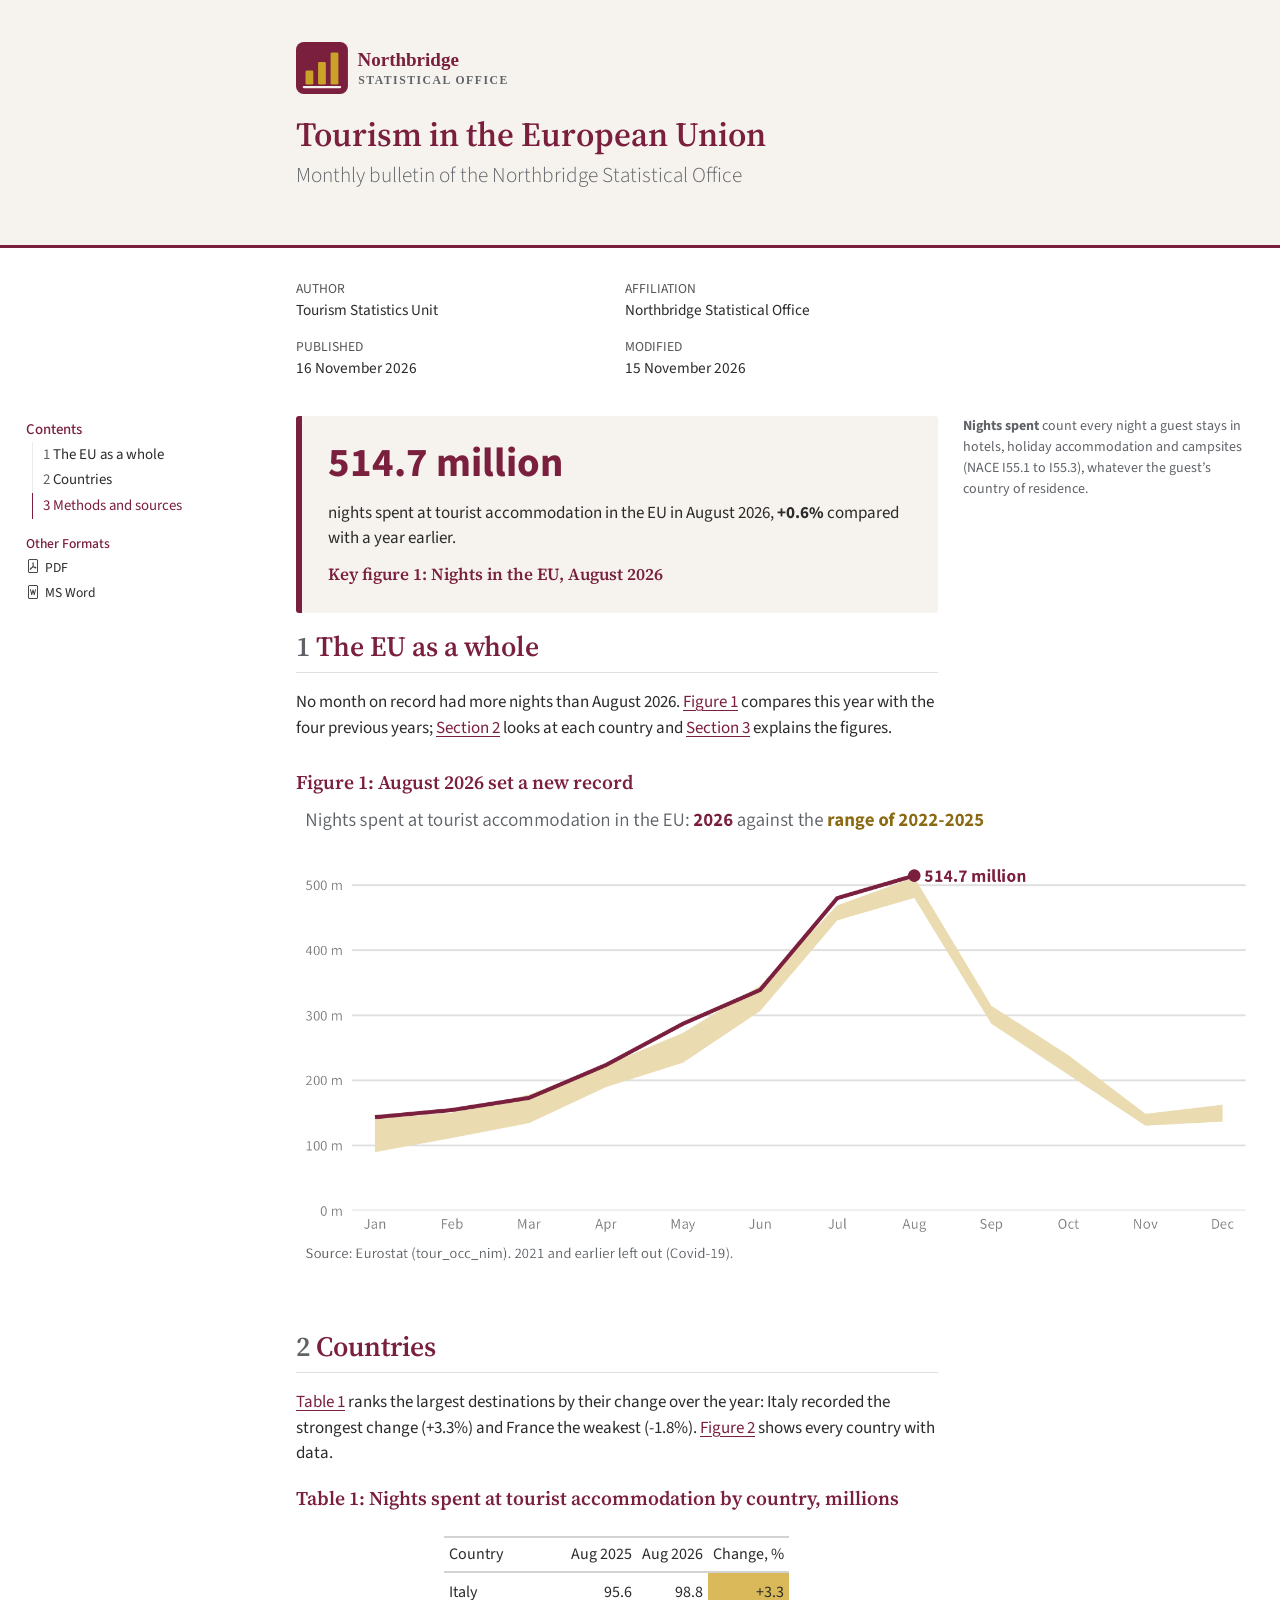
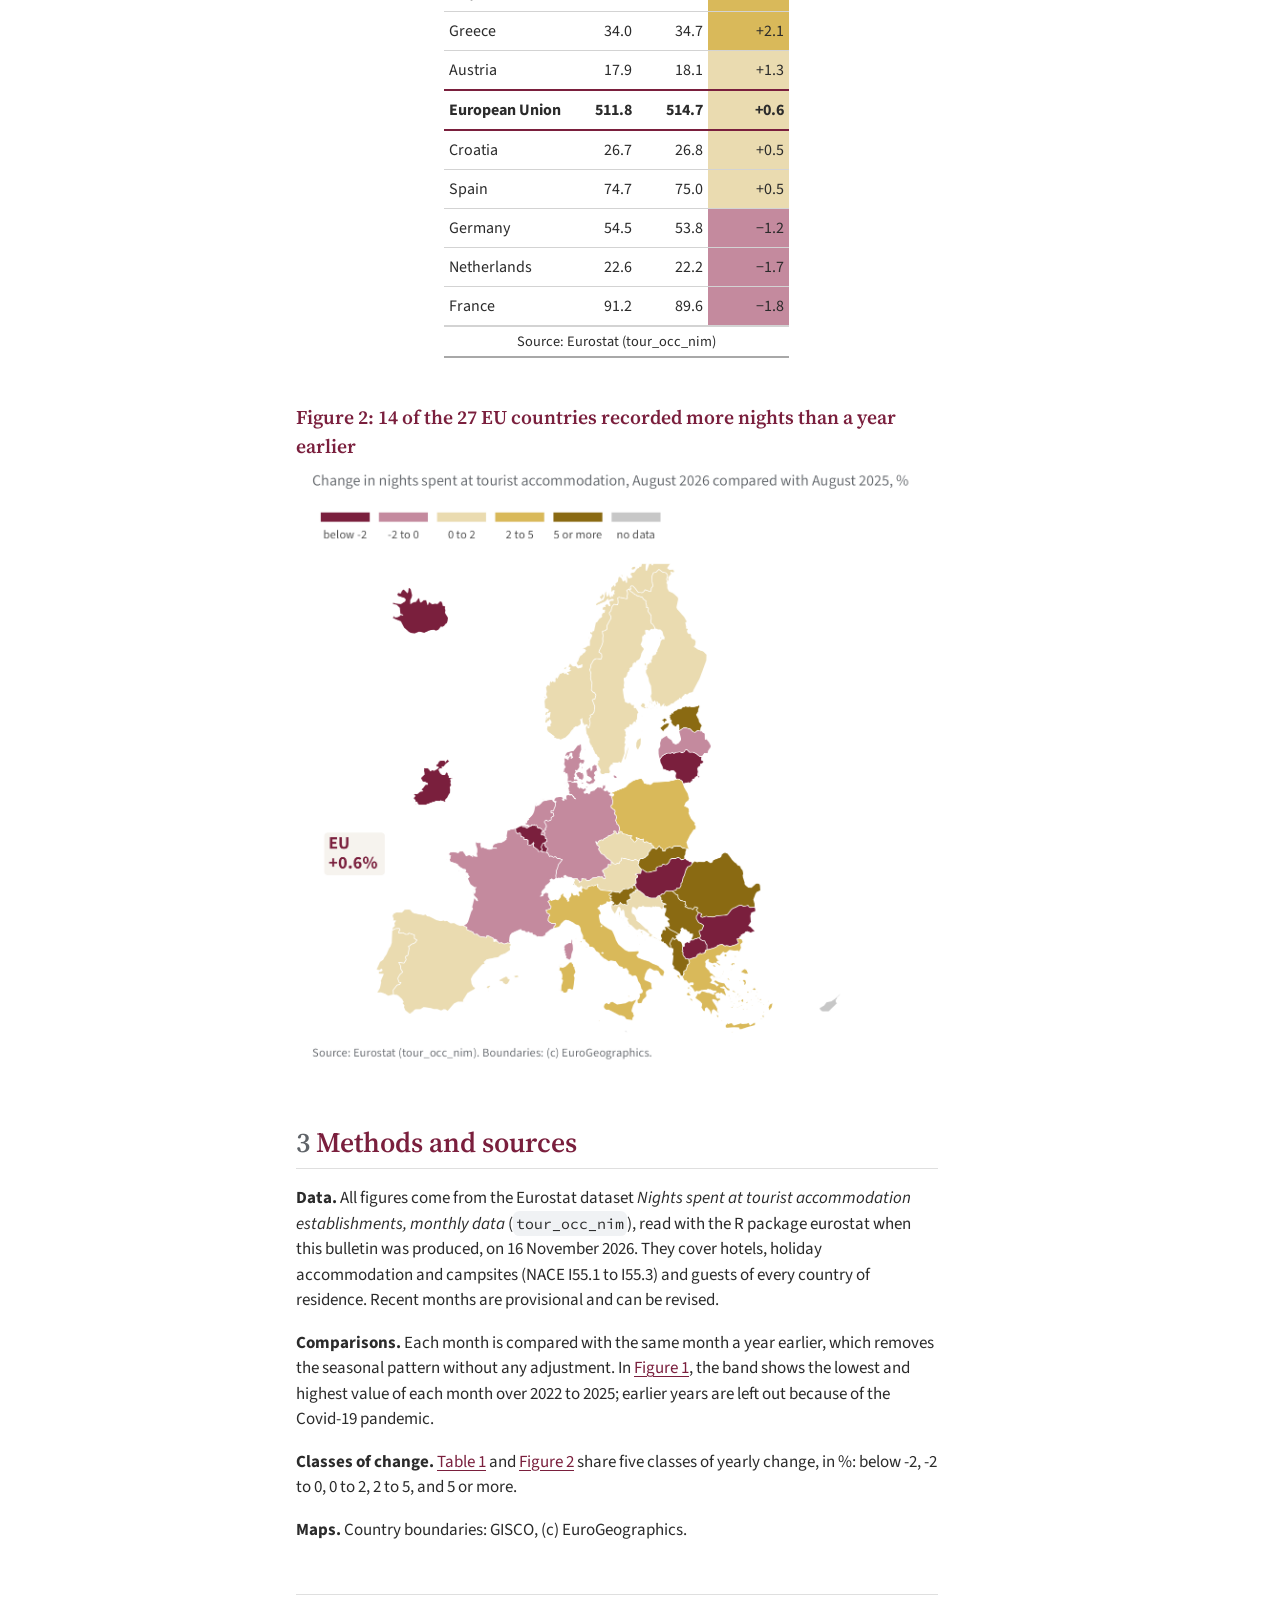
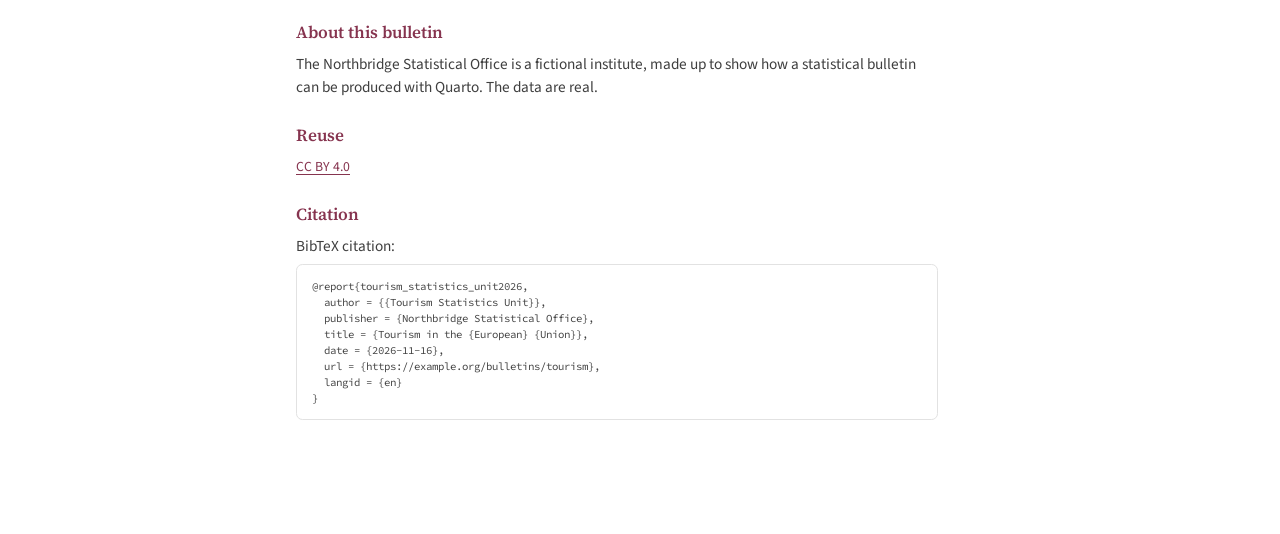
==== commit b823f11b: "Built site for gh-pages" ====
--- a/bulletin.html
+++ b/bulletin.html
@@ -2,12 +2,12 @@
 <html xmlns="http://www.w3.org/1999/xhtml" lang="en" xml:lang="en"><head>
 
 <meta charset="utf-8">
-<meta name="generator" content="quarto-1.12.0">
+<meta name="generator" content="quarto-1.12.2">
 
 <meta name="viewport" content="width=device-width, initial-scale=1.0, user-scalable=yes">
 
 <meta name="author" content="Tourism Statistics Unit">
-<meta name="dcterms.date" content="2026-11-08">
+<meta name="dcterms.date" content="2026-11-16">
 
 <title>Tourism in the European Union</title>
 <style>
@@ -28,7 +28,27 @@
   margin: 0 0.8em 0.2em -1em; /* quarto-specific, see https://github.com/quarto-dev/quarto-cli/issues/4556 */ 
   vertical-align: middle;
 }
-</style>
+@media print {
+  html {
+    color-scheme: light only;
+  }
+  html, body, pre, code {
+    background-color: transparent;
+  }
+  body, a, a:visited, blockquote {
+    color: black;
+  }
+  pre, code {
+    padding: 0;
+  }
+  p, h2, h3 {
+    orphans: 3;
+    widows: 3;
+  }
+  h2, h3, h4 {
+    page-break-after: avoid;
+  }
+}</style>
 
 
 <script src="bulletin_files/libs/clipboard/clipboard.min.js"></script>
@@ -39,14 +59,17 @@
 <script src="bulletin_files/libs/quarto-html/tippy.umd.min.js"></script>
 <script src="bulletin_files/libs/quarto-html/anchor.min.js"></script>
 <link href="bulletin_files/libs/quarto-html/tippy.css" rel="stylesheet">
-<link href="bulletin_files/libs/quarto-html/quarto-syntax-highlighting-155658c2243dcaeca39cc3454aee0ece.css" rel="stylesheet" class="quarto-color-scheme" id="quarto-text-highlighting-styles">
-<link href="bulletin_files/libs/quarto-html/quarto-syntax-highlighting-dark-6d96471b868c1279e5e46fc3610f89af.css" rel="stylesheet" class="quarto-color-scheme quarto-color-alternate" id="quarto-text-highlighting-styles">
-<link href="bulletin_files/libs/quarto-html/quarto-syntax-highlighting-155658c2243dcaeca39cc3454aee0ece.css" rel="stylesheet" class="quarto-color-scheme-extra" id="quarto-text-highlighting-styles">
+<link href="bulletin_files/libs/quarto-html/quarto-syntax-highlighting-3558fc588f573eb03b3ea8a62fb80c66.css" rel="stylesheet" class="quarto-color-scheme" id="quarto-text-highlighting-styles">
+<link href="bulletin_files/libs/quarto-html/quarto-syntax-highlighting-dark-e0c4ec3dcba0074538e79671f3d862d4.css" rel="stylesheet" class="quarto-color-scheme quarto-color-alternate" id="quarto-text-highlighting-styles">
+<link href="bulletin_files/libs/quarto-html/quarto-syntax-highlighting-3558fc588f573eb03b3ea8a62fb80c66.css" rel="stylesheet" class="quarto-color-scheme-extra" id="quarto-text-highlighting-styles">
+<script src="bulletin_files/libs/quarto-axe/axe.min.js"></script>
+<script src="bulletin_files/libs/quarto-axe/axe-check.js" type="module"></script>
+<script id="quarto-axe-checker-options" type="text/plain">dHJ1ZQ==</script>
 <script src="bulletin_files/libs/bootstrap/bootstrap.min.js"></script>
 <link href="bulletin_files/libs/bootstrap/bootstrap-icons.css" rel="stylesheet">
-<link href="bulletin_files/libs/bootstrap/bootstrap-821657875d74308002403e2cdbfad856.min.css" rel="stylesheet" append-hash="true" class="quarto-color-scheme" id="quarto-bootstrap" data-mode="light">
-<link href="bulletin_files/libs/bootstrap/bootstrap-dark-e181cbb8e81f904039b6ae3e8d9783cd.min.css" rel="stylesheet" append-hash="true" class="quarto-color-scheme quarto-color-alternate" id="quarto-bootstrap" data-mode="light">
-<link href="bulletin_files/libs/bootstrap/bootstrap-821657875d74308002403e2cdbfad856.min.css" rel="stylesheet" append-hash="true" class="quarto-color-scheme-extra" id="quarto-bootstrap" data-mode="light">
+<link href="bulletin_files/libs/bootstrap/bootstrap-2cee63988fdc9ac222d813a47f1ef9fd.min.css" rel="stylesheet" append-hash="true" class="quarto-color-scheme" id="quarto-bootstrap" data-mode="light">
+<link href="bulletin_files/libs/bootstrap/bootstrap-dark-2b688062e5eacd62c435ec429c58f09d.min.css" rel="stylesheet" append-hash="true" class="quarto-color-scheme quarto-color-alternate" id="quarto-bootstrap" data-mode="light">
+<link href="bulletin_files/libs/bootstrap/bootstrap-2cee63988fdc9ac222d813a47f1ef9fd.min.css" rel="stylesheet" append-hash="true" class="quarto-color-scheme-extra" id="quarto-bootstrap" data-mode="light">
 
 
 </head>
@@ -82,14 +105,14 @@
       <div>
       <div class="quarto-title-meta-heading">Published</div>
       <div class="quarto-title-meta-contents">
-        <p class="date">8 November 2026</p>
+        <p class="date">16 November 2026</p>
       </div>
     </div>
     
       <div>
       <div class="quarto-title-meta-heading">Modified</div>
       <div class="quarto-title-meta-contents">
-        <p class="date-modified">8 November 2026</p>
+        <p class="date-modified">15 November 2026</p>
       </div>
     </div>
       
@@ -159,23 +182,23 @@
 </figcaption>
 <div aria-describedby="tbl-countries-caption-0ceaefa1-69ba-4598-a22c-09a6ac19f8ca">
 <div class="cell-output-display">
-<div id="vydwfezion" style="padding-left:0px;padding-right:0px;padding-top:10px;padding-bottom:10px;overflow-x:auto;overflow-y:auto;width:auto;height:auto;">
-<style>#vydwfezion table {
+<div id="fusvrtxovy" style="padding-left:0px;padding-right:0px;padding-top:10px;padding-bottom:10px;overflow-x:auto;overflow-y:auto;width:auto;height:auto;">
+<style>#fusvrtxovy table {
   font-family: 'Source Sans 3', system-ui, 'Segoe UI', Roboto, Helvetica, Arial, sans-serif, 'Apple Color Emoji', 'Segoe UI Emoji', 'Segoe UI Symbol', 'Noto Color Emoji';
   -webkit-font-smoothing: antialiased;
   -moz-osx-font-smoothing: grayscale;
 }
 
-#vydwfezion thead, #vydwfezion tbody, #vydwfezion tfoot, #vydwfezion tr, #vydwfezion td, #vydwfezion th {
+#fusvrtxovy thead, #fusvrtxovy tbody, #fusvrtxovy tfoot, #fusvrtxovy tr, #fusvrtxovy td, #fusvrtxovy th {
   border-style: none;
 }
 
-#vydwfezion p {
+#fusvrtxovy p {
   margin: 0;
   padding: 0;
 }
 
-#vydwfezion .gt_table {
+#fusvrtxovy .gt_table {
   display: table;
   border-collapse: collapse;
   line-height: normal;
@@ -201,12 +224,12 @@
   border-left-color: #D3D3D3;
 }
 
-#vydwfezion .gt_caption {
+#fusvrtxovy .gt_caption {
   padding-top: 4px;
   padding-bottom: 4px;
 }
 
-#vydwfezion .gt_title {
+#fusvrtxovy .gt_title {
   color: #2B2B2B;
   font-size: 125%;
   font-weight: initial;
@@ -218,7 +241,7 @@
   border-bottom-width: 0;
 }
 
-#vydwfezion .gt_subtitle {
+#fusvrtxovy .gt_subtitle {
   color: #2B2B2B;
   font-size: 85%;
   font-weight: initial;
@@ -230,7 +253,7 @@
   border-top-width: 0;
 }
 
-#vydwfezion .gt_heading {
+#fusvrtxovy .gt_heading {
   background-color: #FFFFFF;
   text-align: center;
   border-bottom-color: #FFFFFF;
@@ -242,13 +265,13 @@
   border-right-color: #D3D3D3;
 }
 
-#vydwfezion .gt_bottom_border {
+#fusvrtxovy .gt_bottom_border {
   border-bottom-style: solid;
   border-bottom-width: 2px;
   border-bottom-color: #D3D3D3;
 }
 
-#vydwfezion .gt_col_headings {
+#fusvrtxovy .gt_col_headings {
   border-top-style: solid;
   border-top-width: 2px;
   border-top-color: #D3D3D3;
@@ -263,7 +286,7 @@
   border-right-color: #D3D3D3;
 }
 
-#vydwfezion .gt_col_heading {
+#fusvrtxovy .gt_col_heading {
   color: #2B2B2B;
   background-color: #FFFFFF;
   font-size: 100%;
@@ -283,7 +306,7 @@
   overflow-x: hidden;
 }
 
-#vydwfezion .gt_column_spanner_outer {
+#fusvrtxovy .gt_column_spanner_outer {
   color: #2B2B2B;
   background-color: #FFFFFF;
   font-size: 100%;
@@ -295,15 +318,15 @@
   padding-right: 4px;
 }
 
-#vydwfezion .gt_column_spanner_outer:first-child {
+#fusvrtxovy .gt_column_spanner_outer:first-child {
   padding-left: 0;
 }
 
-#vydwfezion .gt_column_spanner_outer:last-child {
+#fusvrtxovy .gt_column_spanner_outer:last-child {
   padding-right: 0;
 }
 
-#vydwfezion .gt_column_spanner {
+#fusvrtxovy .gt_column_spanner {
   border-bottom-style: solid;
   border-bottom-width: 2px;
   border-bottom-color: #D3D3D3;
@@ -315,11 +338,11 @@
   width: 100%;
 }
 
-#vydwfezion .gt_spanner_row {
+#fusvrtxovy .gt_spanner_row {
   border-bottom-style: hidden;
 }
 
-#vydwfezion .gt_group_heading {
+#fusvrtxovy .gt_group_heading {
   padding-top: 8px;
   padding-bottom: 8px;
   padding-left: 5px;
@@ -345,7 +368,7 @@
   text-align: left;
 }
 
-#vydwfezion .gt_empty_group_heading {
+#fusvrtxovy .gt_empty_group_heading {
   padding: 0.5px;
   color: #2B2B2B;
   background-color: #FFFFFF;
@@ -360,15 +383,15 @@
   vertical-align: middle;
 }
 
-#vydwfezion .gt_from_md > :first-child {
+#fusvrtxovy .gt_from_md > :first-child {
   margin-top: 0;
 }
 
-#vydwfezion .gt_from_md > :last-child {
+#fusvrtxovy .gt_from_md > :last-child {
   margin-bottom: 0;
 }
 
-#vydwfezion .gt_row {
+#fusvrtxovy .gt_row {
   padding-top: 8px;
   padding-bottom: 8px;
   padding-left: 5px;
@@ -387,7 +410,7 @@
   overflow-x: hidden;
 }
 
-#vydwfezion .gt_stub {
+#fusvrtxovy .gt_stub {
   color: #2B2B2B;
   background-color: #FFFFFF;
   font-size: 100%;
@@ -400,7 +423,7 @@
   padding-right: 5px;
 }
 
-#vydwfezion .gt_stub_row_group {
+#fusvrtxovy .gt_stub_row_group {
   color: #2B2B2B;
   background-color: #FFFFFF;
   font-size: 100%;
@@ -414,15 +437,15 @@
   vertical-align: top;
 }
 
-#vydwfezion .gt_row_group_first td {
+#fusvrtxovy .gt_row_group_first td {
   border-top-width: 2px;
 }
 
-#vydwfezion .gt_row_group_first th {
+#fusvrtxovy .gt_row_group_first th {
   border-top-width: 2px;
 }
 
-#vydwfezion .gt_summary_row {
+#fusvrtxovy .gt_summary_row {
   color: #2B2B2B;
   background-color: #FFFFFF;
   text-transform: inherit;
@@ -432,16 +455,16 @@
   padding-right: 5px;
 }
 
-#vydwfezion .gt_first_summary_row {
+#fusvrtxovy .gt_first_summary_row {
   border-top-style: solid;
   border-top-color: #D3D3D3;
 }
 
-#vydwfezion .gt_first_summary_row.thick {
+#fusvrtxovy .gt_first_summary_row.thick {
   border-top-width: 2px;
 }
 
-#vydwfezion .gt_last_summary_row {
+#fusvrtxovy .gt_last_summary_row {
   padding-top: 8px;
   padding-bottom: 8px;
   padding-left: 5px;
@@ -451,7 +474,7 @@
   border-bottom-color: #D3D3D3;
 }
 
-#vydwfezion .gt_grand_summary_row {
+#fusvrtxovy .gt_grand_summary_row {
   color: #2B2B2B;
   background-color: #FFFFFF;
   text-transform: inherit;
@@ -461,7 +484,7 @@
   padding-right: 5px;
 }
 
-#vydwfezion .gt_first_grand_summary_row {
+#fusvrtxovy .gt_first_grand_summary_row {
   padding-top: 8px;
   padding-bottom: 8px;
   padding-left: 5px;
@@ -471,7 +494,7 @@
   border-top-color: #D3D3D3;
 }
 
-#vydwfezion .gt_last_grand_summary_row_top {
+#fusvrtxovy .gt_last_grand_summary_row_top {
   padding-top: 8px;
   padding-bottom: 8px;
   padding-left: 5px;
@@ -481,11 +504,11 @@
   border-bottom-color: #D3D3D3;
 }
 
-#vydwfezion .gt_striped {
+#fusvrtxovy .gt_striped {
   background-color: rgba(128, 128, 128, 0.05);
 }
 
-#vydwfezion .gt_table_body {
+#fusvrtxovy .gt_table_body {
   border-top-style: solid;
   border-top-width: 2px;
   border-top-color: #D3D3D3;
@@ -494,7 +517,7 @@
   border-bottom-color: #D3D3D3;
 }
 
-#vydwfezion .gt_footnotes {
+#fusvrtxovy .gt_footnotes {
   color: #2B2B2B;
   background-color: #FFFFFF;
   border-bottom-style: none;
@@ -508,7 +531,7 @@
   border-right-color: #D3D3D3;
 }
 
-#vydwfezion .gt_footnote {
+#fusvrtxovy .gt_footnote {
   margin: 0px;
   font-size: 90%;
   padding-top: 4px;
@@ -517,7 +540,7 @@
   padding-right: 5px;
 }
 
-#vydwfezion .gt_sourcenotes {
+#fusvrtxovy .gt_sourcenotes {
   color: #2B2B2B;
   background-color: #FFFFFF;
   border-bottom-style: none;
@@ -531,7 +554,7 @@
   border-right-color: #D3D3D3;
 }
 
-#vydwfezion .gt_sourcenote {
+#fusvrtxovy .gt_sourcenote {
   font-size: 90%;
   padding-top: 4px;
   padding-bottom: 4px;
@@ -539,72 +562,72 @@
   padding-right: 5px;
 }
 
-#vydwfezion .gt_left {
+#fusvrtxovy .gt_left {
   text-align: left;
 }
 
-#vydwfezion .gt_center {
+#fusvrtxovy .gt_center {
   text-align: center;
 }
 
-#vydwfezion .gt_right {
+#fusvrtxovy .gt_right {
   text-align: right;
   font-variant-numeric: tabular-nums;
 }
 
-#vydwfezion .gt_font_normal {
+#fusvrtxovy .gt_font_normal {
   font-weight: normal;
 }
 
-#vydwfezion .gt_font_bold {
+#fusvrtxovy .gt_font_bold {
   font-weight: bold;
 }
 
-#vydwfezion .gt_font_italic {
+#fusvrtxovy .gt_font_italic {
   font-style: italic;
 }
 
-#vydwfezion .gt_super {
+#fusvrtxovy .gt_super {
   font-size: 65%;
 }
 
-#vydwfezion .gt_footnote_marks {
+#fusvrtxovy .gt_footnote_marks {
   font-size: 75%;
   vertical-align: 0.4em;
   position: initial;
 }
 
-#vydwfezion .gt_asterisk {
+#fusvrtxovy .gt_asterisk {
   font-size: 100%;
   vertical-align: 0;
 }
 
-#vydwfezion .gt_indent_1 {
+#fusvrtxovy .gt_indent_1 {
   text-indent: 5px;
 }
 
-#vydwfezion .gt_indent_2 {
+#fusvrtxovy .gt_indent_2 {
   text-indent: 10px;
 }
 
-#vydwfezion .gt_indent_3 {
+#fusvrtxovy .gt_indent_3 {
   text-indent: 15px;
 }
 
-#vydwfezion .gt_indent_4 {
+#fusvrtxovy .gt_indent_4 {
   text-indent: 20px;
 }
 
-#vydwfezion .gt_indent_5 {
+#fusvrtxovy .gt_indent_5 {
   text-indent: 25px;
 }
 
-#vydwfezion .katex-display {
+#fusvrtxovy .katex-display {
   display: inline-flex !important;
   margin-bottom: 0.75em !important;
 }
 
-#vydwfezion div.Reactable > div.rt-table > div.rt-thead > div.rt-tr.rt-tr-group-header > div.rt-th-group:after {
+#fusvrtxovy div.Reactable > div.rt-table > div.rt-thead > div.rt-tr.rt-tr-group-header > div.rt-th-group:after {
   height: 0px !important;
 }
 </style>
@@ -704,7 +727,7 @@
 </section>
 <section id="sec-methods" class="level2" data-number="3">
 <h2 data-number="3" class="anchored" data-anchor-id="sec-methods"><span class="header-section-number">3</span> Methods and sources</h2>
-<p><strong>Data.</strong> All figures come from the Eurostat dataset <em>Nights spent at tourist accommodation establishments, monthly data</em> (<code>tour_occ_nim</code>), read with the R package eurostat when this bulletin was produced, on 8 November 2026. They cover hotels, holiday accommodation and campsites (NACE I55.1 to I55.3) and guests of every country of residence. Recent months are provisional and can be revised.</p>
+<p><strong>Data.</strong> All figures come from the Eurostat dataset <em>Nights spent at tourist accommodation establishments, monthly data</em> (<code>tour_occ_nim</code>), read with the R package eurostat when this bulletin was produced, on 16 November 2026. They cover hotels, holiday accommodation and campsites (NACE I55.1 to I55.3) and guests of every country of residence. Recent months are provisional and can be revised.</p>
 <p><strong>Comparisons.</strong> Each month is compared with the same month a year earlier, which removes the seasonal pattern without any adjustment. In <a href="#fig-trend" class="quarto-xref">Figure&nbsp;1</a>, the band shows the lowest and highest value of each month over 2022 to 2025; earlier years are left out because of the Covid-19 pandemic.</p>
 <p><strong>Classes of change.</strong> <a href="#tbl-countries" class="quarto-xref">Table&nbsp;1</a> and <a href="#fig-map" class="quarto-xref">Figure&nbsp;2</a> share five classes of yearly change, in %: below -2, -2 to 0, 0 to 2, 2 to 5, and 5 or more.</p>
 <p><strong>Maps.</strong> Country boundaries: GISCO, (c) EuroGeographics.</p>
@@ -718,15 +741,11 @@
   author = {{Tourism Statistics Unit}},
   publisher = {Northbridge Statistical Office},
   title = {Tourism in the {European} {Union}},
-  date = {2026-11-08},
+  date = {2026-11-16},
   url = {https://example.org/bulletins/tourism},
   langid = {en}
 }
-</code></pre><button title="Copy to Clipboard" class="code-copy-button"><i class="bi"></i></button></div><div class="quarto-appendix-secondary-label">For attribution, please cite this work as:</div><div id="ref-tourism_statistics_unit2026" class="csl-entry quarto-appendix-citeas" role="listitem">
-Tourism Statistics Unit. 2026. <span>“Tourism in the European
-Union.”</span> In <em>Monthly Tourism Bulletin</em>. Northbridge
-Statistical Office. <a href="https://example.org/bulletins/tourism">https://example.org/bulletins/tourism</a>.
-</div></div></section></div></main>
+</code></pre><button title="Copy to Clipboard" class="code-copy-button"><i class="bi"></i></button></div></div></section></div></main>
 <!-- /main column -->
 <script id="quarto-html-after-body" type="application/javascript">
   window.document.addEventListener("DOMContentLoaded", function (event) {
@@ -802,6 +821,28 @@
       var localhostRegex = new RegExp(/^(?:http|https):\/\/localhost\:?[0-9]*\//);
       var mailtoRegex = new RegExp(/^mailto:/);
         var filterRegex = new RegExp('/' + window.location.host + '/');
+      const newWindowLabel = "(opens in a new tab)";
+      const newWindowNoteId = "quarto-ext-newwindow-label";
+      // Links reference one hidden label through aria-describedby, so the
+      // announcement never changes their accessible name.
+      var describeNewWindow = (link) => {
+        if (!window.document.getElementById(newWindowNoteId)) {
+          var newWindowNote = window.document.createElement("span");
+          newWindowNote.id = newWindowNoteId;
+          newWindowNote.hidden = true;
+          newWindowNote.textContent = newWindowLabel;
+          window.document.body.appendChild(newWindowNote);
+        }
+        var describedBy = (link.getAttribute("aria-describedby") || "").split(/\s+/).filter(Boolean);
+        if (!describedBy.includes(newWindowNoteId)) {
+          describedBy.push(newWindowNoteId);
+          link.setAttribute("aria-describedby", describedBy.join(" "));
+        }
+      }
+      var opensNewContext = (link) => {
+        var target = (link.getAttribute("target") || "").toLowerCase();
+        return target !== "" && !["_self", "_parent", "_top"].includes(target);
+      }
       var isInternal = (href) => {
           return filterRegex.test(href) || localhostRegex.test(href) || mailtoRegex.test(href);
       }
@@ -818,6 +859,9 @@
           }
           if (!link.classList.contains('no-external-icon')) {
           }
+        }
+        if (opensNewContext(link)) {
+          describeNewWindow(link);
         }
       }
       };
--- a/bulletin_files/libs/quarto-html/quarto-syntax-highlighting-3558fc588f573eb03b3ea8a62fb80c66.css
+++ b/bulletin_files/libs/quarto-html/quarto-syntax-highlighting-3558fc588f573eb03b3ea8a62fb80c66.css
@@ -0,0 +1,236 @@
+/* quarto syntax highlight colors */
+:root {
+  --quarto-hl-ot-color: #003B4F;
+  --quarto-hl-at-color: #657422;
+  --quarto-hl-ss-color: #20794D;
+  --quarto-hl-an-color: #5E5E5E;
+  --quarto-hl-fu-color: #4758AB;
+  --quarto-hl-st-color: #20794D;
+  --quarto-hl-cf-color: #003B4F;
+  --quarto-hl-op-color: #5E5E5E;
+  --quarto-hl-er-color: #AD0000;
+  --quarto-hl-bn-color: #AD0000;
+  --quarto-hl-al-color: #AD0000;
+  --quarto-hl-va-color: #111111;
+  --quarto-hl-bu-color: inherit;
+  --quarto-hl-ex-color: inherit;
+  --quarto-hl-pp-color: #AD0000;
+  --quarto-hl-in-color: #5E5E5E;
+  --quarto-hl-vs-color: #20794D;
+  --quarto-hl-wa-color: #5E5E5E;
+  --quarto-hl-do-color: #5E5E5E;
+  --quarto-hl-im-color: #00769E;
+  --quarto-hl-ch-color: #20794D;
+  --quarto-hl-dt-color: #AD0000;
+  --quarto-hl-fl-color: #AD0000;
+  --quarto-hl-co-color: #5E5E5E;
+  --quarto-hl-cv-color: #5E5E5E;
+  --quarto-hl-cn-color: #8f5902;
+  --quarto-hl-sc-color: #5E5E5E;
+  --quarto-hl-dv-color: #AD0000;
+  --quarto-hl-kw-color: #003B4F;
+}
+
+/* other quarto variables */
+:root {
+  --quarto-font-monospace: "Source Code Pro";
+}
+
+/* syntax highlight based on Pandoc's rules */
+pre > code.sourceCode > span {
+  color: #003B4F;
+}
+
+code.sourceCode > span {
+  color: #003B4F;
+}
+
+div.sourceCode,
+div.sourceCode pre.sourceCode {
+  color: #003B4F;
+}
+
+/* Normal */
+code span {
+  color: #003B4F;
+}
+
+/* Alert */
+code span.al {
+  color: #AD0000;
+  font-style: inherit;
+}
+
+/* Annotation */
+code span.an {
+  color: #5E5E5E;
+  font-style: inherit;
+}
+
+/* Attribute */
+code span.at {
+  color: #657422;
+  font-style: inherit;
+}
+
+/* BaseN */
+code span.bn {
+  color: #AD0000;
+  font-style: inherit;
+}
+
+/* BuiltIn */
+code span.bu {
+  font-style: inherit;
+}
+
+/* ControlFlow */
+code span.cf {
+  color: #003B4F;
+  font-weight: bold;
+  font-style: inherit;
+}
+
+/* Char */
+code span.ch {
+  color: #20794D;
+  font-style: inherit;
+}
+
+/* Constant */
+code span.cn {
+  color: #8f5902;
+  font-style: inherit;
+}
+
+/* Comment */
+code span.co {
+  color: #5E5E5E;
+  font-style: inherit;
+}
+
+/* CommentVar */
+code span.cv {
+  color: #5E5E5E;
+  font-style: italic;
+}
+
+/* Documentation */
+code span.do {
+  color: #5E5E5E;
+  font-style: italic;
+}
+
+/* DataType */
+code span.dt {
+  color: #AD0000;
+  font-style: inherit;
+}
+
+/* DecVal */
+code span.dv {
+  color: #AD0000;
+  font-style: inherit;
+}
+
+/* Error */
+code span.er {
+  color: #AD0000;
+  font-style: inherit;
+}
+
+/* Extension */
+code span.ex {
+  font-style: inherit;
+}
+
+/* Float */
+code span.fl {
+  color: #AD0000;
+  font-style: inherit;
+}
+
+/* Function */
+code span.fu {
+  color: #4758AB;
+  font-style: inherit;
+}
+
+/* Import */
+code span.im {
+  color: #00769E;
+  font-style: inherit;
+}
+
+/* Information */
+code span.in {
+  color: #5E5E5E;
+  font-style: inherit;
+}
+
+/* Keyword */
+code span.kw {
+  color: #003B4F;
+  font-weight: bold;
+  font-style: inherit;
+}
+
+/* Operator */
+code span.op {
+  color: #5E5E5E;
+  font-style: inherit;
+}
+
+/* Other */
+code span.ot {
+  color: #003B4F;
+  font-style: inherit;
+}
+
+/* Preprocessor */
+code span.pp {
+  color: #AD0000;
+  font-style: inherit;
+}
+
+/* SpecialChar */
+code span.sc {
+  color: #5E5E5E;
+  font-style: inherit;
+}
+
+/* SpecialString */
+code span.ss {
+  color: #20794D;
+  font-style: inherit;
+}
+
+/* String */
+code span.st {
+  color: #20794D;
+  font-style: inherit;
+}
+
+/* Variable */
+code span.va {
+  color: #111111;
+  font-style: inherit;
+}
+
+/* VerbatimString */
+code span.vs {
+  color: #20794D;
+  font-style: inherit;
+}
+
+/* Warning */
+code span.wa {
+  color: #5E5E5E;
+  font-style: italic;
+}
+
+.prevent-inlining {
+  content: "</";
+}
+
+/*# sourceMappingURL=17c858057b37810737b8edcb1ee3e935.css.map */
--- a/bulletin_files/libs/quarto-html/quarto-syntax-highlighting-dark-e0c4ec3dcba0074538e79671f3d862d4.css
+++ b/bulletin_files/libs/quarto-html/quarto-syntax-highlighting-dark-e0c4ec3dcba0074538e79671f3d862d4.css
@@ -0,0 +1,219 @@
+/* quarto syntax highlight colors */
+:root {
+  --quarto-hl-al-color: #f07178;
+  --quarto-hl-an-color: #d4d0ab;
+  --quarto-hl-at-color: #00e0e0;
+  --quarto-hl-bn-color: #d4d0ab;
+  --quarto-hl-bu-color: #abe338;
+  --quarto-hl-ch-color: #abe338;
+  --quarto-hl-co-color: #f8f8f2;
+  --quarto-hl-cv-color: #ffd700;
+  --quarto-hl-cn-color: #ffd700;
+  --quarto-hl-cf-color: #ffa07a;
+  --quarto-hl-dt-color: #ffa07a;
+  --quarto-hl-dv-color: #d4d0ab;
+  --quarto-hl-do-color: #f8f8f2;
+  --quarto-hl-er-color: #f07178;
+  --quarto-hl-ex-color: #00e0e0;
+  --quarto-hl-fl-color: #d4d0ab;
+  --quarto-hl-fu-color: #ffa07a;
+  --quarto-hl-im-color: #abe338;
+  --quarto-hl-in-color: #d4d0ab;
+  --quarto-hl-kw-color: #ffa07a;
+  --quarto-hl-op-color: #ffa07a;
+  --quarto-hl-ot-color: #00e0e0;
+  --quarto-hl-pp-color: #dcc6e0;
+  --quarto-hl-re-color: #00e0e0;
+  --quarto-hl-sc-color: #abe338;
+  --quarto-hl-ss-color: #abe338;
+  --quarto-hl-st-color: #abe338;
+  --quarto-hl-va-color: #00e0e0;
+  --quarto-hl-vs-color: #abe338;
+  --quarto-hl-wa-color: #dcc6e0;
+}
+
+/* other quarto variables */
+:root {
+  --quarto-font-monospace: "Source Code Pro";
+}
+
+/* syntax highlight based on Pandoc's rules */
+pre > code.sourceCode > span {
+  color: #f8f8f2;
+}
+
+code.sourceCode > span {
+  color: #f8f8f2;
+}
+
+div.sourceCode,
+div.sourceCode pre.sourceCode {
+  color: #f8f8f2;
+}
+
+/* Normal */
+code span {
+  color: #f8f8f2;
+}
+
+/* Alert */
+code span.al {
+  color: #f07178;
+}
+
+/* Annotation */
+code span.an {
+  color: #d4d0ab;
+}
+
+/* Attribute */
+code span.at {
+  color: #00e0e0;
+}
+
+/* BaseN */
+code span.bn {
+  color: #d4d0ab;
+}
+
+/* BuiltIn */
+code span.bu {
+  color: #abe338;
+}
+
+/* ControlFlow */
+code span.cf {
+  font-weight: bold;
+  color: #ffa07a;
+}
+
+/* Char */
+code span.ch {
+  color: #abe338;
+}
+
+/* Constant */
+code span.cn {
+  color: #ffd700;
+}
+
+/* Comment */
+code span.co {
+  font-style: italic;
+  color: #f8f8f2;
+}
+
+/* CommentVar */
+code span.cv {
+  color: #ffd700;
+}
+
+/* Documentation */
+code span.do {
+  color: #f8f8f2;
+}
+
+/* DataType */
+code span.dt {
+  color: #ffa07a;
+}
+
+/* DecVal */
+code span.dv {
+  color: #d4d0ab;
+}
+
+/* Error */
+code span.er {
+  color: #f07178;
+  text-decoration: underline;
+}
+
+/* Extension */
+code span.ex {
+  font-weight: bold;
+  color: #00e0e0;
+}
+
+/* Float */
+code span.fl {
+  color: #d4d0ab;
+}
+
+/* Function */
+code span.fu {
+  color: #ffa07a;
+}
+
+/* Import */
+code span.im {
+  color: #abe338;
+}
+
+/* Information */
+code span.in {
+  color: #d4d0ab;
+}
+
+/* Keyword */
+code span.kw {
+  font-weight: bold;
+  color: #ffa07a;
+}
+
+/* Operator */
+code span.op {
+  color: #ffa07a;
+}
+
+/* Other */
+code span.ot {
+  color: #00e0e0;
+}
+
+/* Preprocessor */
+code span.pp {
+  color: #dcc6e0;
+}
+
+/* RegionMarker */
+code span.re {
+  background-color: #f8f8f2;
+  color: #00e0e0;
+}
+
+/* SpecialChar */
+code span.sc {
+  color: #abe338;
+}
+
+/* SpecialString */
+code span.ss {
+  color: #abe338;
+}
+
+/* String */
+code span.st {
+  color: #abe338;
+}
+
+/* Variable */
+code span.va {
+  color: #00e0e0;
+}
+
+/* VerbatimString */
+code span.vs {
+  color: #abe338;
+}
+
+/* Warning */
+code span.wa {
+  color: #dcc6e0;
+}
+
+.prevent-inlining {
+  content: "</";
+}
+
+/*# sourceMappingURL=fce33d580ad396c9e6a1d4f9d6b92433.css.map */
--- a/bulletin_files/libs/quarto-html/quarto-syntax-highlighting-3558fc588f573eb03b3ea8a62fb80c66.css
+++ b/bulletin_files/libs/quarto-html/quarto-syntax-highlighting-3558fc588f573eb03b3ea8a62fb80c66.css
@@ -0,0 +1,236 @@
+/* quarto syntax highlight colors */
+:root {
+  --quarto-hl-ot-color: #003B4F;
+  --quarto-hl-at-color: #657422;
+  --quarto-hl-ss-color: #20794D;
+  --quarto-hl-an-color: #5E5E5E;
+  --quarto-hl-fu-color: #4758AB;
+  --quarto-hl-st-color: #20794D;
+  --quarto-hl-cf-color: #003B4F;
+  --quarto-hl-op-color: #5E5E5E;
+  --quarto-hl-er-color: #AD0000;
+  --quarto-hl-bn-color: #AD0000;
+  --quarto-hl-al-color: #AD0000;
+  --quarto-hl-va-color: #111111;
+  --quarto-hl-bu-color: inherit;
+  --quarto-hl-ex-color: inherit;
+  --quarto-hl-pp-color: #AD0000;
+  --quarto-hl-in-color: #5E5E5E;
+  --quarto-hl-vs-color: #20794D;
+  --quarto-hl-wa-color: #5E5E5E;
+  --quarto-hl-do-color: #5E5E5E;
+  --quarto-hl-im-color: #00769E;
+  --quarto-hl-ch-color: #20794D;
+  --quarto-hl-dt-color: #AD0000;
+  --quarto-hl-fl-color: #AD0000;
+  --quarto-hl-co-color: #5E5E5E;
+  --quarto-hl-cv-color: #5E5E5E;
+  --quarto-hl-cn-color: #8f5902;
+  --quarto-hl-sc-color: #5E5E5E;
+  --quarto-hl-dv-color: #AD0000;
+  --quarto-hl-kw-color: #003B4F;
+}
+
+/* other quarto variables */
+:root {
+  --quarto-font-monospace: "Source Code Pro";
+}
+
+/* syntax highlight based on Pandoc's rules */
+pre > code.sourceCode > span {
+  color: #003B4F;
+}
+
+code.sourceCode > span {
+  color: #003B4F;
+}
+
+div.sourceCode,
+div.sourceCode pre.sourceCode {
+  color: #003B4F;
+}
+
+/* Normal */
+code span {
+  color: #003B4F;
+}
+
+/* Alert */
+code span.al {
+  color: #AD0000;
+  font-style: inherit;
+}
+
+/* Annotation */
+code span.an {
+  color: #5E5E5E;
+  font-style: inherit;
+}
+
+/* Attribute */
+code span.at {
+  color: #657422;
+  font-style: inherit;
+}
+
+/* BaseN */
+code span.bn {
+  color: #AD0000;
+  font-style: inherit;
+}
+
+/* BuiltIn */
+code span.bu {
+  font-style: inherit;
+}
+
+/* ControlFlow */
+code span.cf {
+  color: #003B4F;
+  font-weight: bold;
+  font-style: inherit;
+}
+
+/* Char */
+code span.ch {
+  color: #20794D;
+  font-style: inherit;
+}
+
+/* Constant */
+code span.cn {
+  color: #8f5902;
+  font-style: inherit;
+}
+
+/* Comment */
+code span.co {
+  color: #5E5E5E;
+  font-style: inherit;
+}
+
+/* CommentVar */
+code span.cv {
+  color: #5E5E5E;
+  font-style: italic;
+}
+
+/* Documentation */
+code span.do {
+  color: #5E5E5E;
+  font-style: italic;
+}
+
+/* DataType */
+code span.dt {
+  color: #AD0000;
+  font-style: inherit;
+}
+
+/* DecVal */
+code span.dv {
+  color: #AD0000;
+  font-style: inherit;
+}
+
+/* Error */
+code span.er {
+  color: #AD0000;
+  font-style: inherit;
+}
+
+/* Extension */
+code span.ex {
+  font-style: inherit;
+}
+
+/* Float */
+code span.fl {
+  color: #AD0000;
+  font-style: inherit;
+}
+
+/* Function */
+code span.fu {
+  color: #4758AB;
+  font-style: inherit;
+}
+
+/* Import */
+code span.im {
+  color: #00769E;
+  font-style: inherit;
+}
+
+/* Information */
+code span.in {
+  color: #5E5E5E;
+  font-style: inherit;
+}
+
+/* Keyword */
+code span.kw {
+  color: #003B4F;
+  font-weight: bold;
+  font-style: inherit;
+}
+
+/* Operator */
+code span.op {
+  color: #5E5E5E;
+  font-style: inherit;
+}
+
+/* Other */
+code span.ot {
+  color: #003B4F;
+  font-style: inherit;
+}
+
+/* Preprocessor */
+code span.pp {
+  color: #AD0000;
+  font-style: inherit;
+}
+
+/* SpecialChar */
+code span.sc {
+  color: #5E5E5E;
+  font-style: inherit;
+}
+
+/* SpecialString */
+code span.ss {
+  color: #20794D;
+  font-style: inherit;
+}
+
+/* String */
+code span.st {
+  color: #20794D;
+  font-style: inherit;
+}
+
+/* Variable */
+code span.va {
+  color: #111111;
+  font-style: inherit;
+}
+
+/* VerbatimString */
+code span.vs {
+  color: #20794D;
+  font-style: inherit;
+}
+
+/* Warning */
+code span.wa {
+  color: #5E5E5E;
+  font-style: italic;
+}
+
+.prevent-inlining {
+  content: "</";
+}
+
+/*# sourceMappingURL=17c858057b37810737b8edcb1ee3e935.css.map */
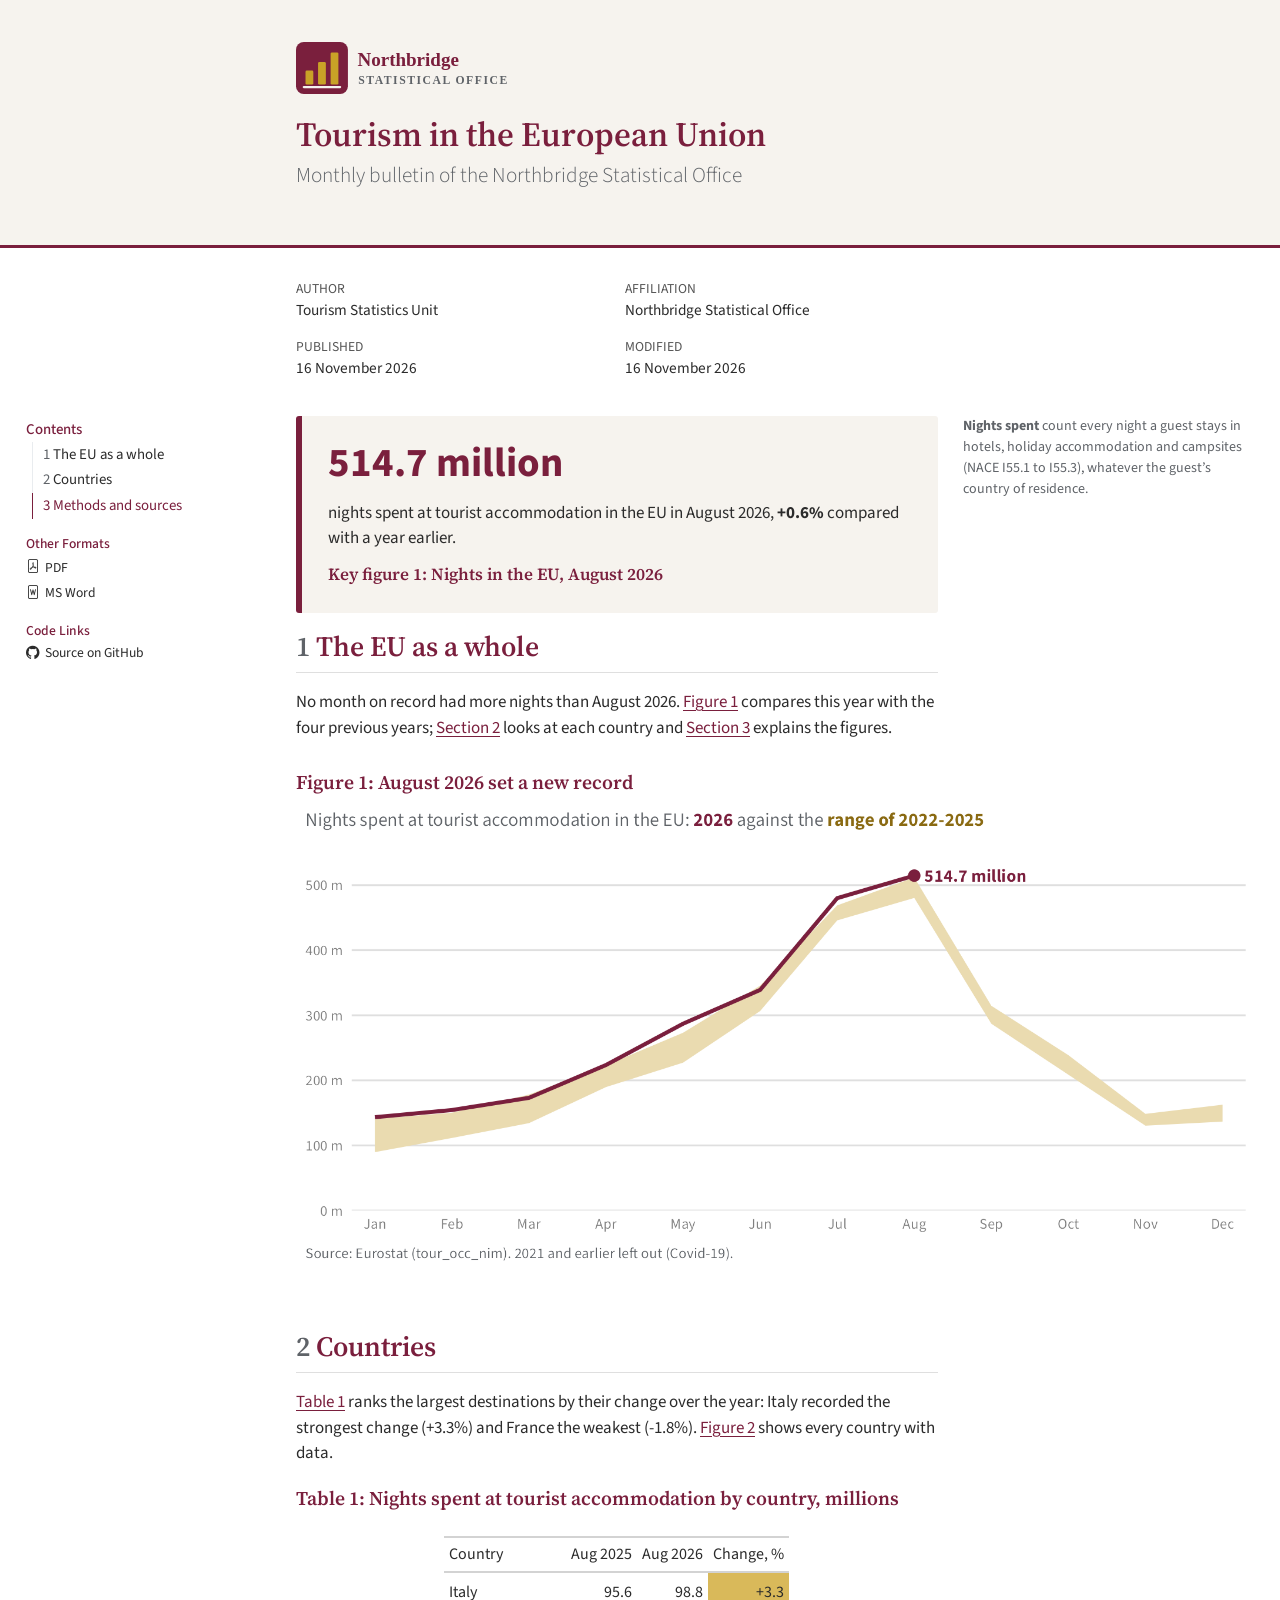
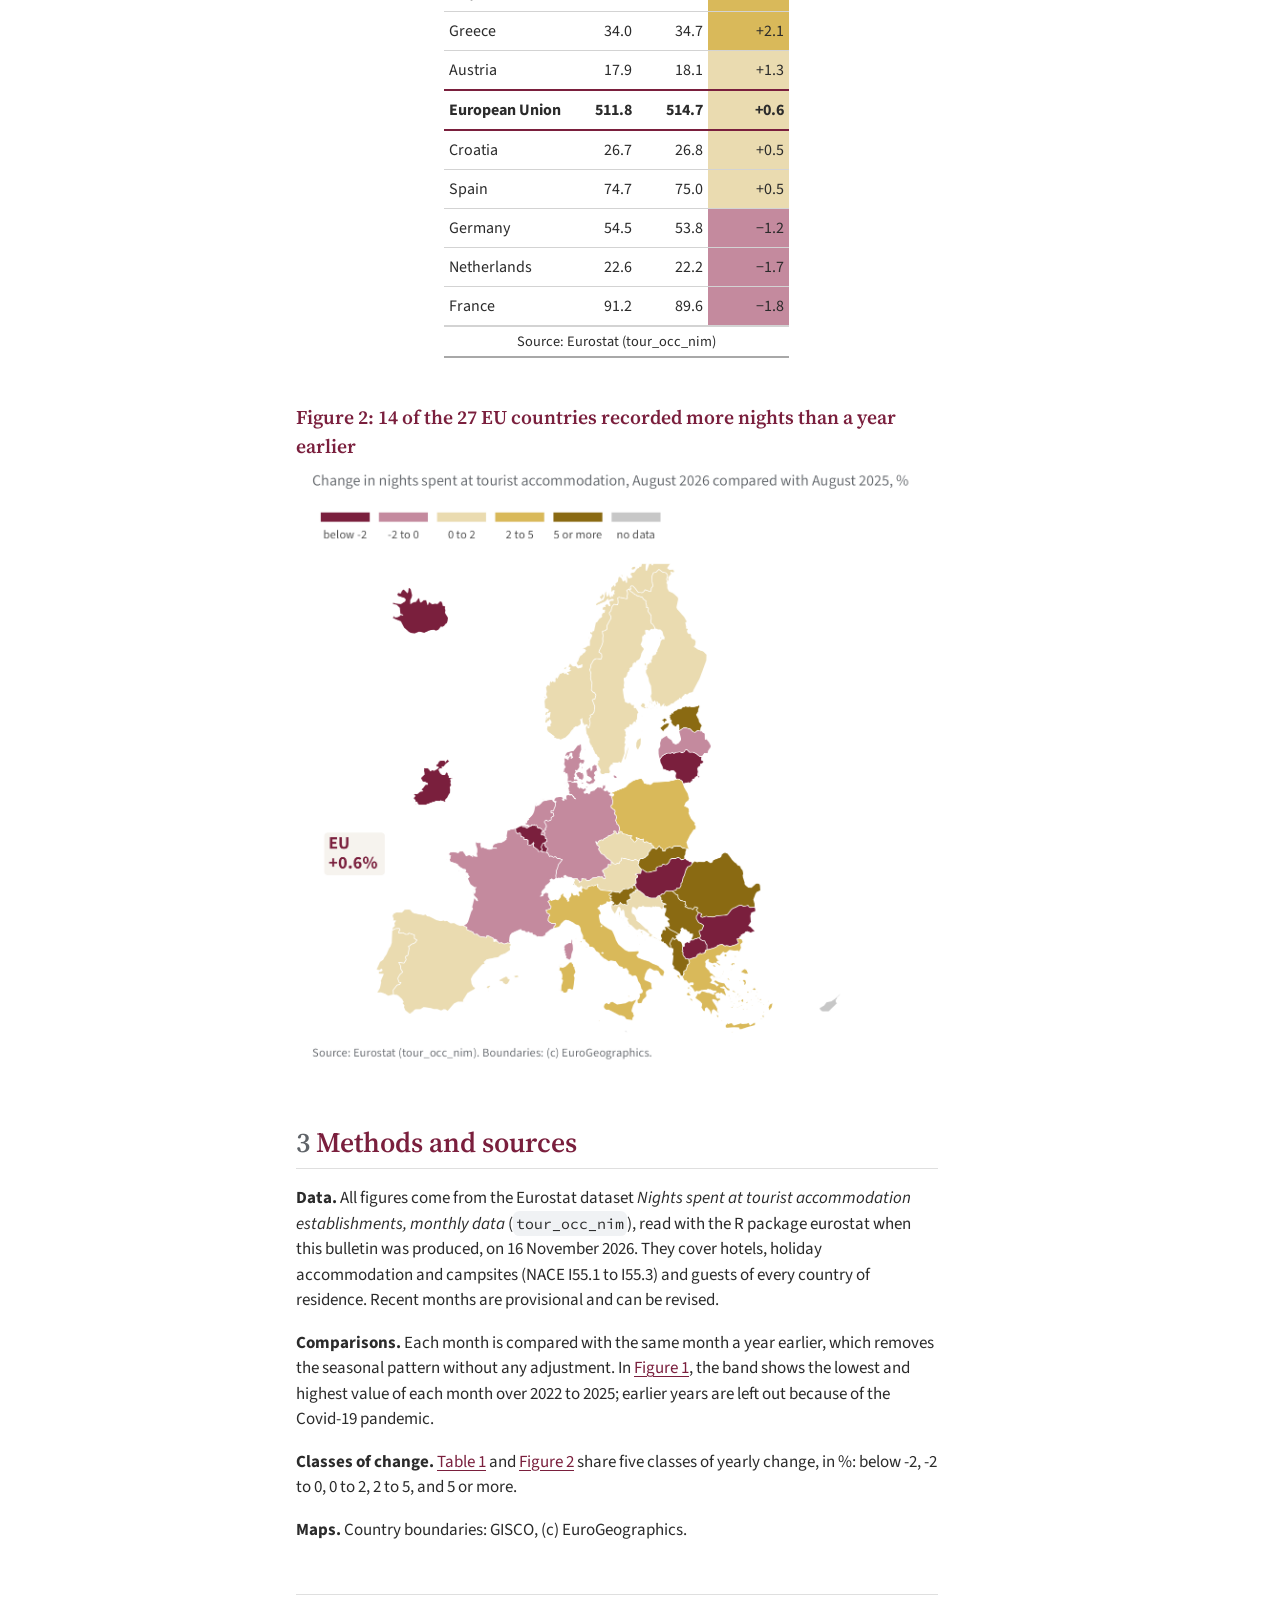
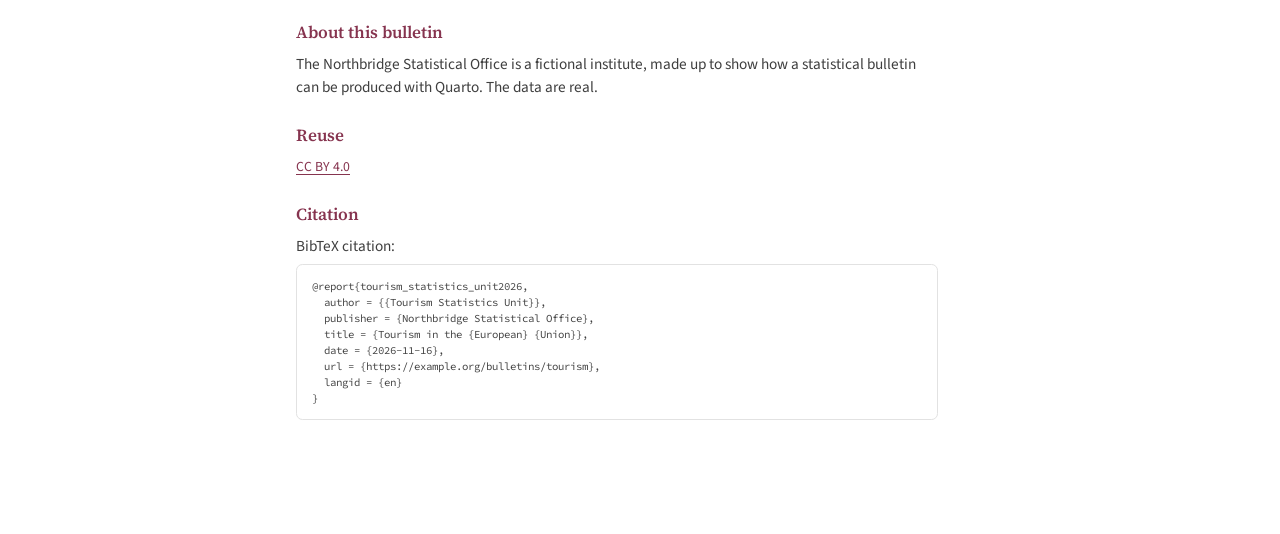
==== commit 5c0e16aa: "Built site for gh-pages" ====
--- a/bulletin.html
+++ b/bulletin.html
@@ -112,7 +112,7 @@
       <div>
       <div class="quarto-title-meta-heading">Modified</div>
       <div class="quarto-title-meta-contents">
-        <p class="date-modified">15 November 2026</p>
+        <p class="date-modified">16 November 2026</p>
       </div>
     </div>
       
@@ -130,7 +130,7 @@
   <li><a href="#sec-methods" id="toc-sec-methods" class="nav-link" data-scroll-target="#sec-methods"><span class="header-section-number">3</span> Methods and sources</a></li>
   
   </ul>
-<div class="quarto-alternate-formats"><h2>Other Formats</h2><ul><li><a href="bulletin.pdf"><i class="bi bi-file-pdf"></i>PDF</a></li><li><a href="bulletin.docx"><i class="bi bi-file-word"></i>MS Word</a></li></ul></div></nav>
+<div class="quarto-alternate-formats"><h2>Other Formats</h2><ul><li><a href="bulletin.pdf"><i class="bi bi-file-pdf"></i>PDF</a></li><li><a href="bulletin.docx"><i class="bi bi-file-word"></i>MS Word</a></li></ul></div><div class="quarto-code-links"><h2>Code Links</h2><ul><li><a href="https://github.com/cderv/uros2026-quarto-example"><i class="bi bi-github"></i>Source on GitHub</a></li></ul></div></nav>
 </div>
 <div id="quarto-margin-sidebar" class="sidebar margin-sidebar zindex-bottom">
 </div>
@@ -182,23 +182,23 @@
 </figcaption>
 <div aria-describedby="tbl-countries-caption-0ceaefa1-69ba-4598-a22c-09a6ac19f8ca">
 <div class="cell-output-display">
-<div id="fusvrtxovy" style="padding-left:0px;padding-right:0px;padding-top:10px;padding-bottom:10px;overflow-x:auto;overflow-y:auto;width:auto;height:auto;">
-<style>#fusvrtxovy table {
+<div id="zmytnazezb" style="padding-left:0px;padding-right:0px;padding-top:10px;padding-bottom:10px;overflow-x:auto;overflow-y:auto;width:auto;height:auto;">
+<style>#zmytnazezb table {
   font-family: 'Source Sans 3', system-ui, 'Segoe UI', Roboto, Helvetica, Arial, sans-serif, 'Apple Color Emoji', 'Segoe UI Emoji', 'Segoe UI Symbol', 'Noto Color Emoji';
   -webkit-font-smoothing: antialiased;
   -moz-osx-font-smoothing: grayscale;
 }
 
-#fusvrtxovy thead, #fusvrtxovy tbody, #fusvrtxovy tfoot, #fusvrtxovy tr, #fusvrtxovy td, #fusvrtxovy th {
+#zmytnazezb thead, #zmytnazezb tbody, #zmytnazezb tfoot, #zmytnazezb tr, #zmytnazezb td, #zmytnazezb th {
   border-style: none;
 }
 
-#fusvrtxovy p {
+#zmytnazezb p {
   margin: 0;
   padding: 0;
 }
 
-#fusvrtxovy .gt_table {
+#zmytnazezb .gt_table {
   display: table;
   border-collapse: collapse;
   line-height: normal;
@@ -224,12 +224,12 @@
   border-left-color: #D3D3D3;
 }
 
-#fusvrtxovy .gt_caption {
+#zmytnazezb .gt_caption {
   padding-top: 4px;
   padding-bottom: 4px;
 }
 
-#fusvrtxovy .gt_title {
+#zmytnazezb .gt_title {
   color: #2B2B2B;
   font-size: 125%;
   font-weight: initial;
@@ -241,7 +241,7 @@
   border-bottom-width: 0;
 }
 
-#fusvrtxovy .gt_subtitle {
+#zmytnazezb .gt_subtitle {
   color: #2B2B2B;
   font-size: 85%;
   font-weight: initial;
@@ -253,7 +253,7 @@
   border-top-width: 0;
 }
 
-#fusvrtxovy .gt_heading {
+#zmytnazezb .gt_heading {
   background-color: #FFFFFF;
   text-align: center;
   border-bottom-color: #FFFFFF;
@@ -265,13 +265,13 @@
   border-right-color: #D3D3D3;
 }
 
-#fusvrtxovy .gt_bottom_border {
+#zmytnazezb .gt_bottom_border {
   border-bottom-style: solid;
   border-bottom-width: 2px;
   border-bottom-color: #D3D3D3;
 }
 
-#fusvrtxovy .gt_col_headings {
+#zmytnazezb .gt_col_headings {
   border-top-style: solid;
   border-top-width: 2px;
   border-top-color: #D3D3D3;
@@ -286,7 +286,7 @@
   border-right-color: #D3D3D3;
 }
 
-#fusvrtxovy .gt_col_heading {
+#zmytnazezb .gt_col_heading {
   color: #2B2B2B;
   background-color: #FFFFFF;
   font-size: 100%;
@@ -306,7 +306,7 @@
   overflow-x: hidden;
 }
 
-#fusvrtxovy .gt_column_spanner_outer {
+#zmytnazezb .gt_column_spanner_outer {
   color: #2B2B2B;
   background-color: #FFFFFF;
   font-size: 100%;
@@ -318,15 +318,15 @@
   padding-right: 4px;
 }
 
-#fusvrtxovy .gt_column_spanner_outer:first-child {
+#zmytnazezb .gt_column_spanner_outer:first-child {
   padding-left: 0;
 }
 
-#fusvrtxovy .gt_column_spanner_outer:last-child {
+#zmytnazezb .gt_column_spanner_outer:last-child {
   padding-right: 0;
 }
 
-#fusvrtxovy .gt_column_spanner {
+#zmytnazezb .gt_column_spanner {
   border-bottom-style: solid;
   border-bottom-width: 2px;
   border-bottom-color: #D3D3D3;
@@ -338,11 +338,11 @@
   width: 100%;
 }
 
-#fusvrtxovy .gt_spanner_row {
+#zmytnazezb .gt_spanner_row {
   border-bottom-style: hidden;
 }
 
-#fusvrtxovy .gt_group_heading {
+#zmytnazezb .gt_group_heading {
   padding-top: 8px;
   padding-bottom: 8px;
   padding-left: 5px;
@@ -368,7 +368,7 @@
   text-align: left;
 }
 
-#fusvrtxovy .gt_empty_group_heading {
+#zmytnazezb .gt_empty_group_heading {
   padding: 0.5px;
   color: #2B2B2B;
   background-color: #FFFFFF;
@@ -383,15 +383,15 @@
   vertical-align: middle;
 }
 
-#fusvrtxovy .gt_from_md > :first-child {
+#zmytnazezb .gt_from_md > :first-child {
   margin-top: 0;
 }
 
-#fusvrtxovy .gt_from_md > :last-child {
+#zmytnazezb .gt_from_md > :last-child {
   margin-bottom: 0;
 }
 
-#fusvrtxovy .gt_row {
+#zmytnazezb .gt_row {
   padding-top: 8px;
   padding-bottom: 8px;
   padding-left: 5px;
@@ -410,7 +410,7 @@
   overflow-x: hidden;
 }
 
-#fusvrtxovy .gt_stub {
+#zmytnazezb .gt_stub {
   color: #2B2B2B;
   background-color: #FFFFFF;
   font-size: 100%;
@@ -423,7 +423,7 @@
   padding-right: 5px;
 }
 
-#fusvrtxovy .gt_stub_row_group {
+#zmytnazezb .gt_stub_row_group {
   color: #2B2B2B;
   background-color: #FFFFFF;
   font-size: 100%;
@@ -437,15 +437,15 @@
   vertical-align: top;
 }
 
-#fusvrtxovy .gt_row_group_first td {
+#zmytnazezb .gt_row_group_first td {
   border-top-width: 2px;
 }
 
-#fusvrtxovy .gt_row_group_first th {
+#zmytnazezb .gt_row_group_first th {
   border-top-width: 2px;
 }
 
-#fusvrtxovy .gt_summary_row {
+#zmytnazezb .gt_summary_row {
   color: #2B2B2B;
   background-color: #FFFFFF;
   text-transform: inherit;
@@ -455,16 +455,16 @@
   padding-right: 5px;
 }
 
-#fusvrtxovy .gt_first_summary_row {
+#zmytnazezb .gt_first_summary_row {
   border-top-style: solid;
   border-top-color: #D3D3D3;
 }
 
-#fusvrtxovy .gt_first_summary_row.thick {
+#zmytnazezb .gt_first_summary_row.thick {
   border-top-width: 2px;
 }
 
-#fusvrtxovy .gt_last_summary_row {
+#zmytnazezb .gt_last_summary_row {
   padding-top: 8px;
   padding-bottom: 8px;
   padding-left: 5px;
@@ -474,7 +474,7 @@
   border-bottom-color: #D3D3D3;
 }
 
-#fusvrtxovy .gt_grand_summary_row {
+#zmytnazezb .gt_grand_summary_row {
   color: #2B2B2B;
   background-color: #FFFFFF;
   text-transform: inherit;
@@ -484,7 +484,7 @@
   padding-right: 5px;
 }
 
-#fusvrtxovy .gt_first_grand_summary_row {
+#zmytnazezb .gt_first_grand_summary_row {
   padding-top: 8px;
   padding-bottom: 8px;
   padding-left: 5px;
@@ -494,7 +494,7 @@
   border-top-color: #D3D3D3;
 }
 
-#fusvrtxovy .gt_last_grand_summary_row_top {
+#zmytnazezb .gt_last_grand_summary_row_top {
   padding-top: 8px;
   padding-bottom: 8px;
   padding-left: 5px;
@@ -504,11 +504,11 @@
   border-bottom-color: #D3D3D3;
 }
 
-#fusvrtxovy .gt_striped {
+#zmytnazezb .gt_striped {
   background-color: rgba(128, 128, 128, 0.05);
 }
 
-#fusvrtxovy .gt_table_body {
+#zmytnazezb .gt_table_body {
   border-top-style: solid;
   border-top-width: 2px;
   border-top-color: #D3D3D3;
@@ -517,7 +517,7 @@
   border-bottom-color: #D3D3D3;
 }
 
-#fusvrtxovy .gt_footnotes {
+#zmytnazezb .gt_footnotes {
   color: #2B2B2B;
   background-color: #FFFFFF;
   border-bottom-style: none;
@@ -531,7 +531,7 @@
   border-right-color: #D3D3D3;
 }
 
-#fusvrtxovy .gt_footnote {
+#zmytnazezb .gt_footnote {
   margin: 0px;
   font-size: 90%;
   padding-top: 4px;
@@ -540,7 +540,7 @@
   padding-right: 5px;
 }
 
-#fusvrtxovy .gt_sourcenotes {
+#zmytnazezb .gt_sourcenotes {
   color: #2B2B2B;
   background-color: #FFFFFF;
   border-bottom-style: none;
@@ -554,7 +554,7 @@
   border-right-color: #D3D3D3;
 }
 
-#fusvrtxovy .gt_sourcenote {
+#zmytnazezb .gt_sourcenote {
   font-size: 90%;
   padding-top: 4px;
   padding-bottom: 4px;
@@ -562,72 +562,72 @@
   padding-right: 5px;
 }
 
-#fusvrtxovy .gt_left {
+#zmytnazezb .gt_left {
   text-align: left;
 }
 
-#fusvrtxovy .gt_center {
+#zmytnazezb .gt_center {
   text-align: center;
 }
 
-#fusvrtxovy .gt_right {
+#zmytnazezb .gt_right {
   text-align: right;
   font-variant-numeric: tabular-nums;
 }
 
-#fusvrtxovy .gt_font_normal {
+#zmytnazezb .gt_font_normal {
   font-weight: normal;
 }
 
-#fusvrtxovy .gt_font_bold {
+#zmytnazezb .gt_font_bold {
   font-weight: bold;
 }
 
-#fusvrtxovy .gt_font_italic {
+#zmytnazezb .gt_font_italic {
   font-style: italic;
 }
 
-#fusvrtxovy .gt_super {
+#zmytnazezb .gt_super {
   font-size: 65%;
 }
 
-#fusvrtxovy .gt_footnote_marks {
+#zmytnazezb .gt_footnote_marks {
   font-size: 75%;
   vertical-align: 0.4em;
   position: initial;
 }
 
-#fusvrtxovy .gt_asterisk {
+#zmytnazezb .gt_asterisk {
   font-size: 100%;
   vertical-align: 0;
 }
 
-#fusvrtxovy .gt_indent_1 {
+#zmytnazezb .gt_indent_1 {
   text-indent: 5px;
 }
 
-#fusvrtxovy .gt_indent_2 {
+#zmytnazezb .gt_indent_2 {
   text-indent: 10px;
 }
 
-#fusvrtxovy .gt_indent_3 {
+#zmytnazezb .gt_indent_3 {
   text-indent: 15px;
 }
 
-#fusvrtxovy .gt_indent_4 {
+#zmytnazezb .gt_indent_4 {
   text-indent: 20px;
 }
 
-#fusvrtxovy .gt_indent_5 {
+#zmytnazezb .gt_indent_5 {
   text-indent: 25px;
 }
 
-#fusvrtxovy .katex-display {
+#zmytnazezb .katex-display {
   display: inline-flex !important;
   margin-bottom: 0.75em !important;
 }
 
-#fusvrtxovy div.Reactable > div.rt-table > div.rt-thead > div.rt-tr.rt-tr-group-header > div.rt-th-group:after {
+#zmytnazezb div.Reactable > div.rt-table > div.rt-thead > div.rt-tr.rt-tr-group-header > div.rt-th-group:after {
   height: 0px !important;
 }
 </style>
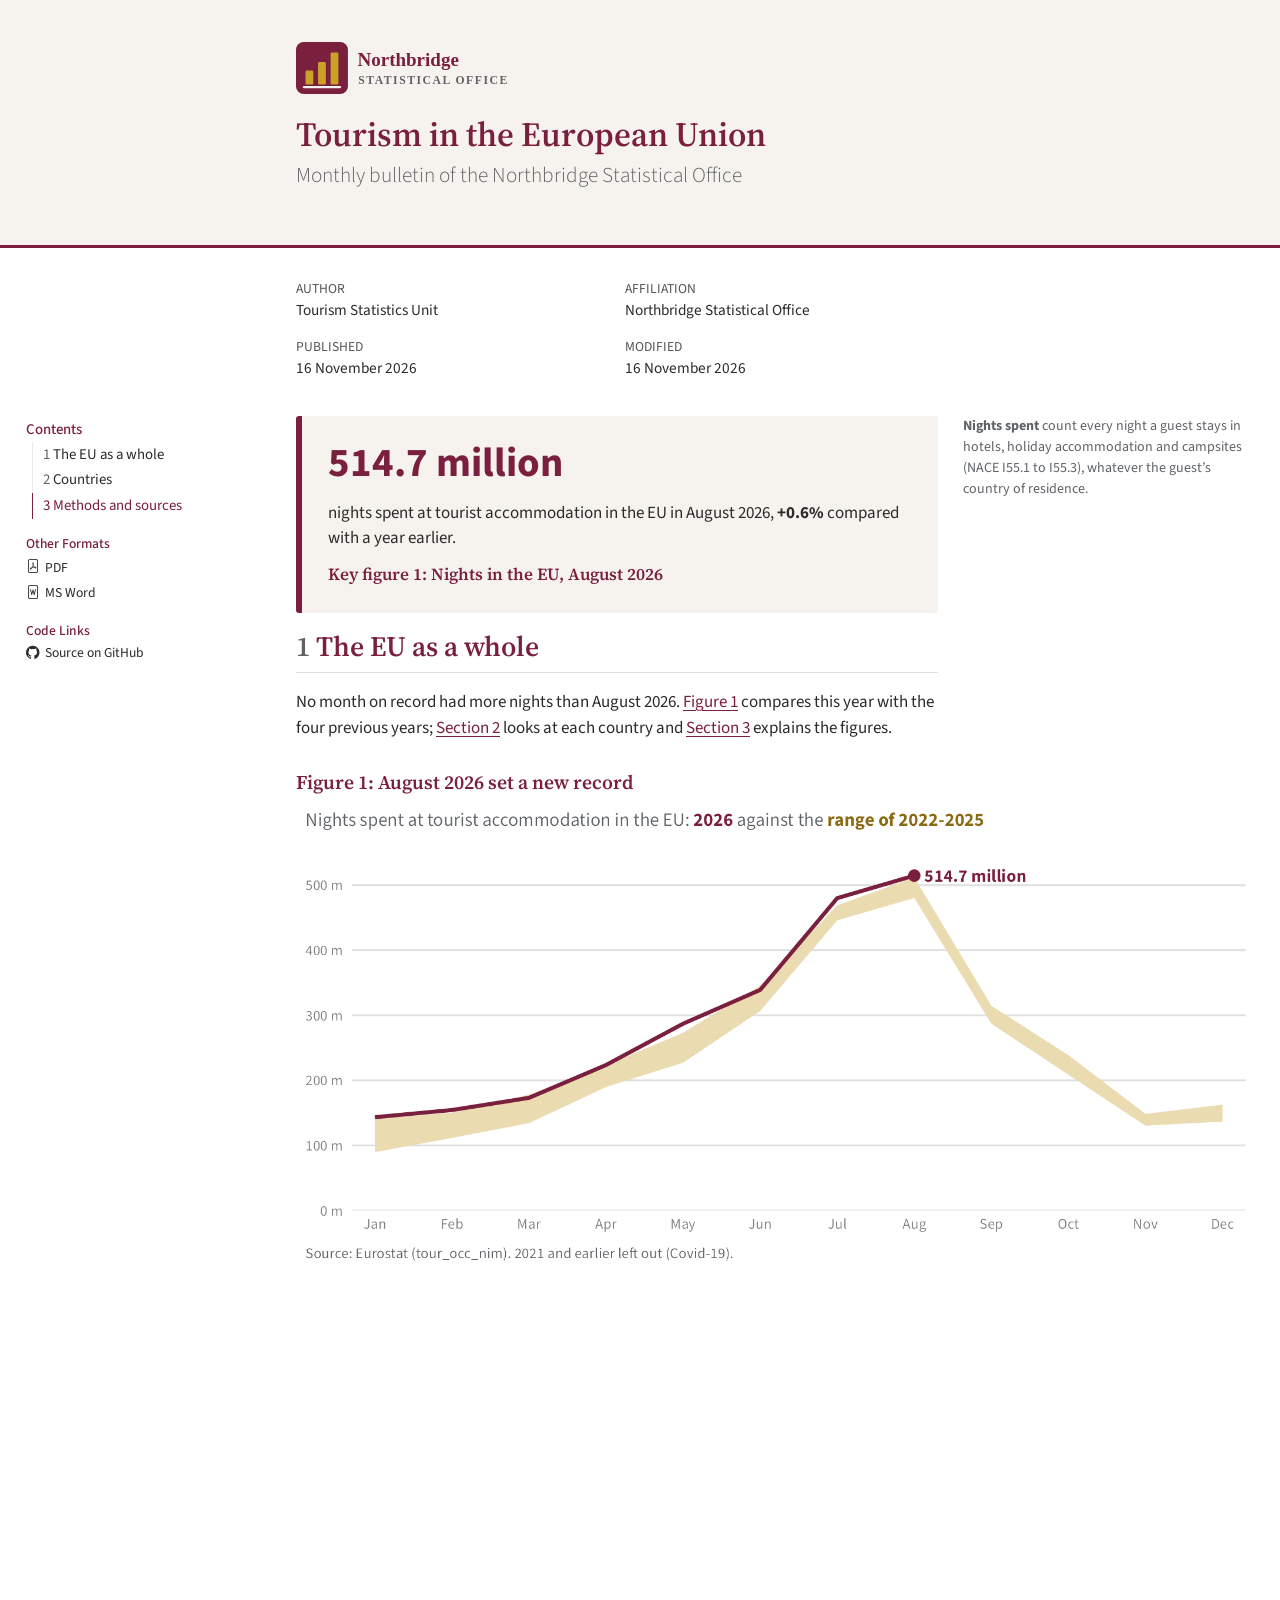
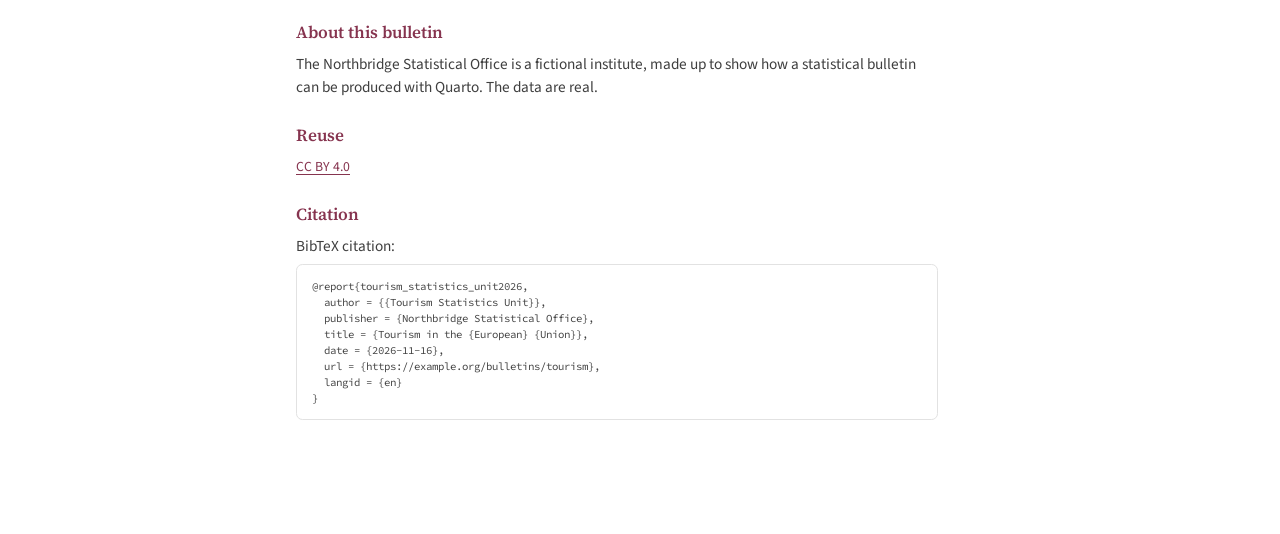
==== commit e0138084: "Built site for gh-pages" ====
--- a/bulletin.html
+++ b/bulletin.html
@@ -67,9 +67,9 @@
 <script id="quarto-axe-checker-options" type="text/plain">dHJ1ZQ==</script>
 <script src="bulletin_files/libs/bootstrap/bootstrap.min.js"></script>
 <link href="bulletin_files/libs/bootstrap/bootstrap-icons.css" rel="stylesheet">
-<link href="bulletin_files/libs/bootstrap/bootstrap-2cee63988fdc9ac222d813a47f1ef9fd.min.css" rel="stylesheet" append-hash="true" class="quarto-color-scheme" id="quarto-bootstrap" data-mode="light">
-<link href="bulletin_files/libs/bootstrap/bootstrap-dark-2b688062e5eacd62c435ec429c58f09d.min.css" rel="stylesheet" append-hash="true" class="quarto-color-scheme quarto-color-alternate" id="quarto-bootstrap" data-mode="light">
-<link href="bulletin_files/libs/bootstrap/bootstrap-2cee63988fdc9ac222d813a47f1ef9fd.min.css" rel="stylesheet" append-hash="true" class="quarto-color-scheme-extra" id="quarto-bootstrap" data-mode="light">
+<link href="bulletin_files/libs/bootstrap/bootstrap-728dfa2e739acc21744e369236469de8.min.css" rel="stylesheet" append-hash="true" class="quarto-color-scheme" id="quarto-bootstrap" data-mode="light">
+<link href="bulletin_files/libs/bootstrap/bootstrap-dark-9017ea9fb40e89882f96e759c14fce61.min.css" rel="stylesheet" append-hash="true" class="quarto-color-scheme quarto-color-alternate" id="quarto-bootstrap" data-mode="light">
+<link href="bulletin_files/libs/bootstrap/bootstrap-728dfa2e739acc21744e369236469de8.min.css" rel="stylesheet" append-hash="true" class="quarto-color-scheme-extra" id="quarto-bootstrap" data-mode="light">
 
 
 </head>
@@ -119,6 +119,13 @@
     </div>
     
 
+  <!-- Phones and tablets: Quarto hides the left sidebar (formats, code links) below 992px -->
+  <nav class="nso-small-links d-lg-none column-body" aria-label="Other formats and source">
+    <a href="bulletin.pdf"><i class="bi bi-file-pdf" aria-hidden="true"></i> PDF</a>
+    <a href="bulletin.docx"><i class="bi bi-file-word" aria-hidden="true"></i> Word</a>
+    <a href="https://github.com/cderv/uros2026-quarto-example"><i class="bi bi-github" aria-hidden="true"></i> Source on GitHub</a>
+  </nav>
+
 </header><div id="quarto-content" class="page-columns page-rows-contents page-layout-article toc-left">
 <div id="quarto-sidebar-toc-left" class="sidebar toc-left">
   <nav id="TOC" role="doc-toc" aria-labelledby="toc-title" class="toc-active">
@@ -182,23 +189,23 @@
 </figcaption>
 <div aria-describedby="tbl-countries-caption-0ceaefa1-69ba-4598-a22c-09a6ac19f8ca">
 <div class="cell-output-display">
-<div id="zmytnazezb" style="padding-left:0px;padding-right:0px;padding-top:10px;padding-bottom:10px;overflow-x:auto;overflow-y:auto;width:auto;height:auto;">
-<style>#zmytnazezb table {
+<div id="vrzidruwkk" style="padding-left:0px;padding-right:0px;padding-top:10px;padding-bottom:10px;overflow-x:auto;overflow-y:auto;width:auto;height:auto;">
+<style>#vrzidruwkk table {
   font-family: 'Source Sans 3', system-ui, 'Segoe UI', Roboto, Helvetica, Arial, sans-serif, 'Apple Color Emoji', 'Segoe UI Emoji', 'Segoe UI Symbol', 'Noto Color Emoji';
   -webkit-font-smoothing: antialiased;
   -moz-osx-font-smoothing: grayscale;
 }
 
-#zmytnazezb thead, #zmytnazezb tbody, #zmytnazezb tfoot, #zmytnazezb tr, #zmytnazezb td, #zmytnazezb th {
+#vrzidruwkk thead, #vrzidruwkk tbody, #vrzidruwkk tfoot, #vrzidruwkk tr, #vrzidruwkk td, #vrzidruwkk th {
   border-style: none;
 }
 
-#zmytnazezb p {
+#vrzidruwkk p {
   margin: 0;
   padding: 0;
 }
 
-#zmytnazezb .gt_table {
+#vrzidruwkk .gt_table {
   display: table;
   border-collapse: collapse;
   line-height: normal;
@@ -224,12 +231,12 @@
   border-left-color: #D3D3D3;
 }
 
-#zmytnazezb .gt_caption {
+#vrzidruwkk .gt_caption {
   padding-top: 4px;
   padding-bottom: 4px;
 }
 
-#zmytnazezb .gt_title {
+#vrzidruwkk .gt_title {
   color: #2B2B2B;
   font-size: 125%;
   font-weight: initial;
@@ -241,7 +248,7 @@
   border-bottom-width: 0;
 }
 
-#zmytnazezb .gt_subtitle {
+#vrzidruwkk .gt_subtitle {
   color: #2B2B2B;
   font-size: 85%;
   font-weight: initial;
@@ -253,7 +260,7 @@
   border-top-width: 0;
 }
 
-#zmytnazezb .gt_heading {
+#vrzidruwkk .gt_heading {
   background-color: #FFFFFF;
   text-align: center;
   border-bottom-color: #FFFFFF;
@@ -265,13 +272,13 @@
   border-right-color: #D3D3D3;
 }
 
-#zmytnazezb .gt_bottom_border {
+#vrzidruwkk .gt_bottom_border {
   border-bottom-style: solid;
   border-bottom-width: 2px;
   border-bottom-color: #D3D3D3;
 }
 
-#zmytnazezb .gt_col_headings {
+#vrzidruwkk .gt_col_headings {
   border-top-style: solid;
   border-top-width: 2px;
   border-top-color: #D3D3D3;
@@ -286,7 +293,7 @@
   border-right-color: #D3D3D3;
 }
 
-#zmytnazezb .gt_col_heading {
+#vrzidruwkk .gt_col_heading {
   color: #2B2B2B;
   background-color: #FFFFFF;
   font-size: 100%;
@@ -306,7 +313,7 @@
   overflow-x: hidden;
 }
 
-#zmytnazezb .gt_column_spanner_outer {
+#vrzidruwkk .gt_column_spanner_outer {
   color: #2B2B2B;
   background-color: #FFFFFF;
   font-size: 100%;
@@ -318,15 +325,15 @@
   padding-right: 4px;
 }
 
-#zmytnazezb .gt_column_spanner_outer:first-child {
+#vrzidruwkk .gt_column_spanner_outer:first-child {
   padding-left: 0;
 }
 
-#zmytnazezb .gt_column_spanner_outer:last-child {
+#vrzidruwkk .gt_column_spanner_outer:last-child {
   padding-right: 0;
 }
 
-#zmytnazezb .gt_column_spanner {
+#vrzidruwkk .gt_column_spanner {
   border-bottom-style: solid;
   border-bottom-width: 2px;
   border-bottom-color: #D3D3D3;
@@ -338,11 +345,11 @@
   width: 100%;
 }
 
-#zmytnazezb .gt_spanner_row {
+#vrzidruwkk .gt_spanner_row {
   border-bottom-style: hidden;
 }
 
-#zmytnazezb .gt_group_heading {
+#vrzidruwkk .gt_group_heading {
   padding-top: 8px;
   padding-bottom: 8px;
   padding-left: 5px;
@@ -368,7 +375,7 @@
   text-align: left;
 }
 
-#zmytnazezb .gt_empty_group_heading {
+#vrzidruwkk .gt_empty_group_heading {
   padding: 0.5px;
   color: #2B2B2B;
   background-color: #FFFFFF;
@@ -383,15 +390,15 @@
   vertical-align: middle;
 }
 
-#zmytnazezb .gt_from_md > :first-child {
+#vrzidruwkk .gt_from_md > :first-child {
   margin-top: 0;
 }
 
-#zmytnazezb .gt_from_md > :last-child {
+#vrzidruwkk .gt_from_md > :last-child {
   margin-bottom: 0;
 }
 
-#zmytnazezb .gt_row {
+#vrzidruwkk .gt_row {
   padding-top: 8px;
   padding-bottom: 8px;
   padding-left: 5px;
@@ -410,7 +417,7 @@
   overflow-x: hidden;
 }
 
-#zmytnazezb .gt_stub {
+#vrzidruwkk .gt_stub {
   color: #2B2B2B;
   background-color: #FFFFFF;
   font-size: 100%;
@@ -423,7 +430,7 @@
   padding-right: 5px;
 }
 
-#zmytnazezb .gt_stub_row_group {
+#vrzidruwkk .gt_stub_row_group {
   color: #2B2B2B;
   background-color: #FFFFFF;
   font-size: 100%;
@@ -437,15 +444,15 @@
   vertical-align: top;
 }
 
-#zmytnazezb .gt_row_group_first td {
+#vrzidruwkk .gt_row_group_first td {
   border-top-width: 2px;
 }
 
-#zmytnazezb .gt_row_group_first th {
+#vrzidruwkk .gt_row_group_first th {
   border-top-width: 2px;
 }
 
-#zmytnazezb .gt_summary_row {
+#vrzidruwkk .gt_summary_row {
   color: #2B2B2B;
   background-color: #FFFFFF;
   text-transform: inherit;
@@ -455,16 +462,16 @@
   padding-right: 5px;
 }
 
-#zmytnazezb .gt_first_summary_row {
+#vrzidruwkk .gt_first_summary_row {
   border-top-style: solid;
   border-top-color: #D3D3D3;
 }
 
-#zmytnazezb .gt_first_summary_row.thick {
+#vrzidruwkk .gt_first_summary_row.thick {
   border-top-width: 2px;
 }
 
-#zmytnazezb .gt_last_summary_row {
+#vrzidruwkk .gt_last_summary_row {
   padding-top: 8px;
   padding-bottom: 8px;
   padding-left: 5px;
@@ -474,7 +481,7 @@
   border-bottom-color: #D3D3D3;
 }
 
-#zmytnazezb .gt_grand_summary_row {
+#vrzidruwkk .gt_grand_summary_row {
   color: #2B2B2B;
   background-color: #FFFFFF;
   text-transform: inherit;
@@ -484,7 +491,7 @@
   padding-right: 5px;
 }
 
-#zmytnazezb .gt_first_grand_summary_row {
+#vrzidruwkk .gt_first_grand_summary_row {
   padding-top: 8px;
   padding-bottom: 8px;
   padding-left: 5px;
@@ -494,7 +501,7 @@
   border-top-color: #D3D3D3;
 }
 
-#zmytnazezb .gt_last_grand_summary_row_top {
+#vrzidruwkk .gt_last_grand_summary_row_top {
   padding-top: 8px;
   padding-bottom: 8px;
   padding-left: 5px;
@@ -504,11 +511,11 @@
   border-bottom-color: #D3D3D3;
 }
 
-#zmytnazezb .gt_striped {
+#vrzidruwkk .gt_striped {
   background-color: rgba(128, 128, 128, 0.05);
 }
 
-#zmytnazezb .gt_table_body {
+#vrzidruwkk .gt_table_body {
   border-top-style: solid;
   border-top-width: 2px;
   border-top-color: #D3D3D3;
@@ -517,7 +524,7 @@
   border-bottom-color: #D3D3D3;
 }
 
-#zmytnazezb .gt_footnotes {
+#vrzidruwkk .gt_footnotes {
   color: #2B2B2B;
   background-color: #FFFFFF;
   border-bottom-style: none;
@@ -531,7 +538,7 @@
   border-right-color: #D3D3D3;
 }
 
-#zmytnazezb .gt_footnote {
+#vrzidruwkk .gt_footnote {
   margin: 0px;
   font-size: 90%;
   padding-top: 4px;
@@ -540,7 +547,7 @@
   padding-right: 5px;
 }
 
-#zmytnazezb .gt_sourcenotes {
+#vrzidruwkk .gt_sourcenotes {
   color: #2B2B2B;
   background-color: #FFFFFF;
   border-bottom-style: none;
@@ -554,7 +561,7 @@
   border-right-color: #D3D3D3;
 }
 
-#zmytnazezb .gt_sourcenote {
+#vrzidruwkk .gt_sourcenote {
   font-size: 90%;
   padding-top: 4px;
   padding-bottom: 4px;
@@ -562,72 +569,72 @@
   padding-right: 5px;
 }
 
-#zmytnazezb .gt_left {
+#vrzidruwkk .gt_left {
   text-align: left;
 }
 
-#zmytnazezb .gt_center {
+#vrzidruwkk .gt_center {
   text-align: center;
 }
 
-#zmytnazezb .gt_right {
+#vrzidruwkk .gt_right {
   text-align: right;
   font-variant-numeric: tabular-nums;
 }
 
-#zmytnazezb .gt_font_normal {
+#vrzidruwkk .gt_font_normal {
   font-weight: normal;
 }
 
-#zmytnazezb .gt_font_bold {
+#vrzidruwkk .gt_font_bold {
   font-weight: bold;
 }
 
-#zmytnazezb .gt_font_italic {
+#vrzidruwkk .gt_font_italic {
   font-style: italic;
 }
 
-#zmytnazezb .gt_super {
+#vrzidruwkk .gt_super {
   font-size: 65%;
 }
 
-#zmytnazezb .gt_footnote_marks {
+#vrzidruwkk .gt_footnote_marks {
   font-size: 75%;
   vertical-align: 0.4em;
   position: initial;
 }
 
-#zmytnazezb .gt_asterisk {
+#vrzidruwkk .gt_asterisk {
   font-size: 100%;
   vertical-align: 0;
 }
 
-#zmytnazezb .gt_indent_1 {
+#vrzidruwkk .gt_indent_1 {
   text-indent: 5px;
 }
 
-#zmytnazezb .gt_indent_2 {
+#vrzidruwkk .gt_indent_2 {
   text-indent: 10px;
 }
 
-#zmytnazezb .gt_indent_3 {
+#vrzidruwkk .gt_indent_3 {
   text-indent: 15px;
 }
 
-#zmytnazezb .gt_indent_4 {
+#vrzidruwkk .gt_indent_4 {
   text-indent: 20px;
 }
 
-#zmytnazezb .gt_indent_5 {
+#vrzidruwkk .gt_indent_5 {
   text-indent: 25px;
 }
 
-#zmytnazezb .katex-display {
+#vrzidruwkk .katex-display {
   display: inline-flex !important;
   margin-bottom: 0.75em !important;
 }
 
-#zmytnazezb div.Reactable > div.rt-table > div.rt-thead > div.rt-tr.rt-tr-group-header > div.rt-th-group:after {
+#vrzidruwkk div.Reactable > div.rt-table > div.rt-thead > div.rt-tr.rt-tr-group-header > div.rt-th-group:after {
   height: 0px !important;
 }
 </style>
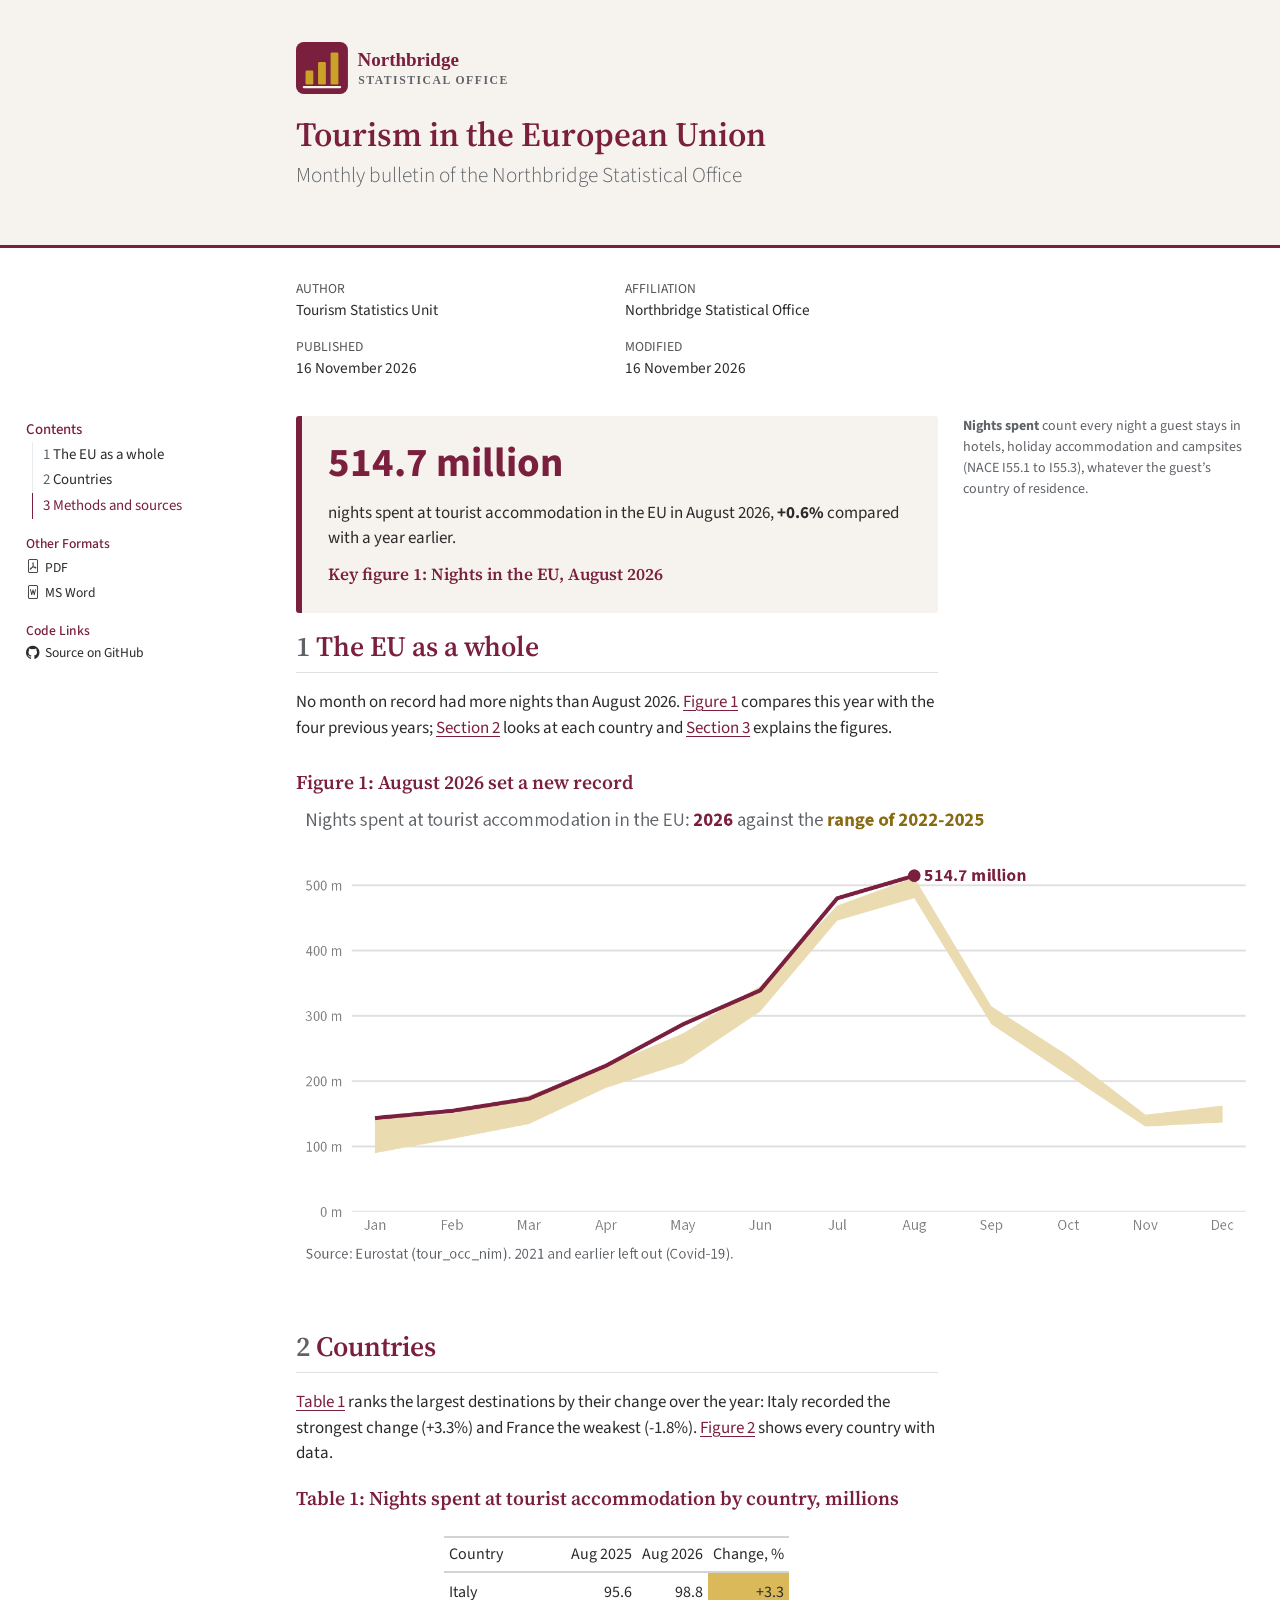
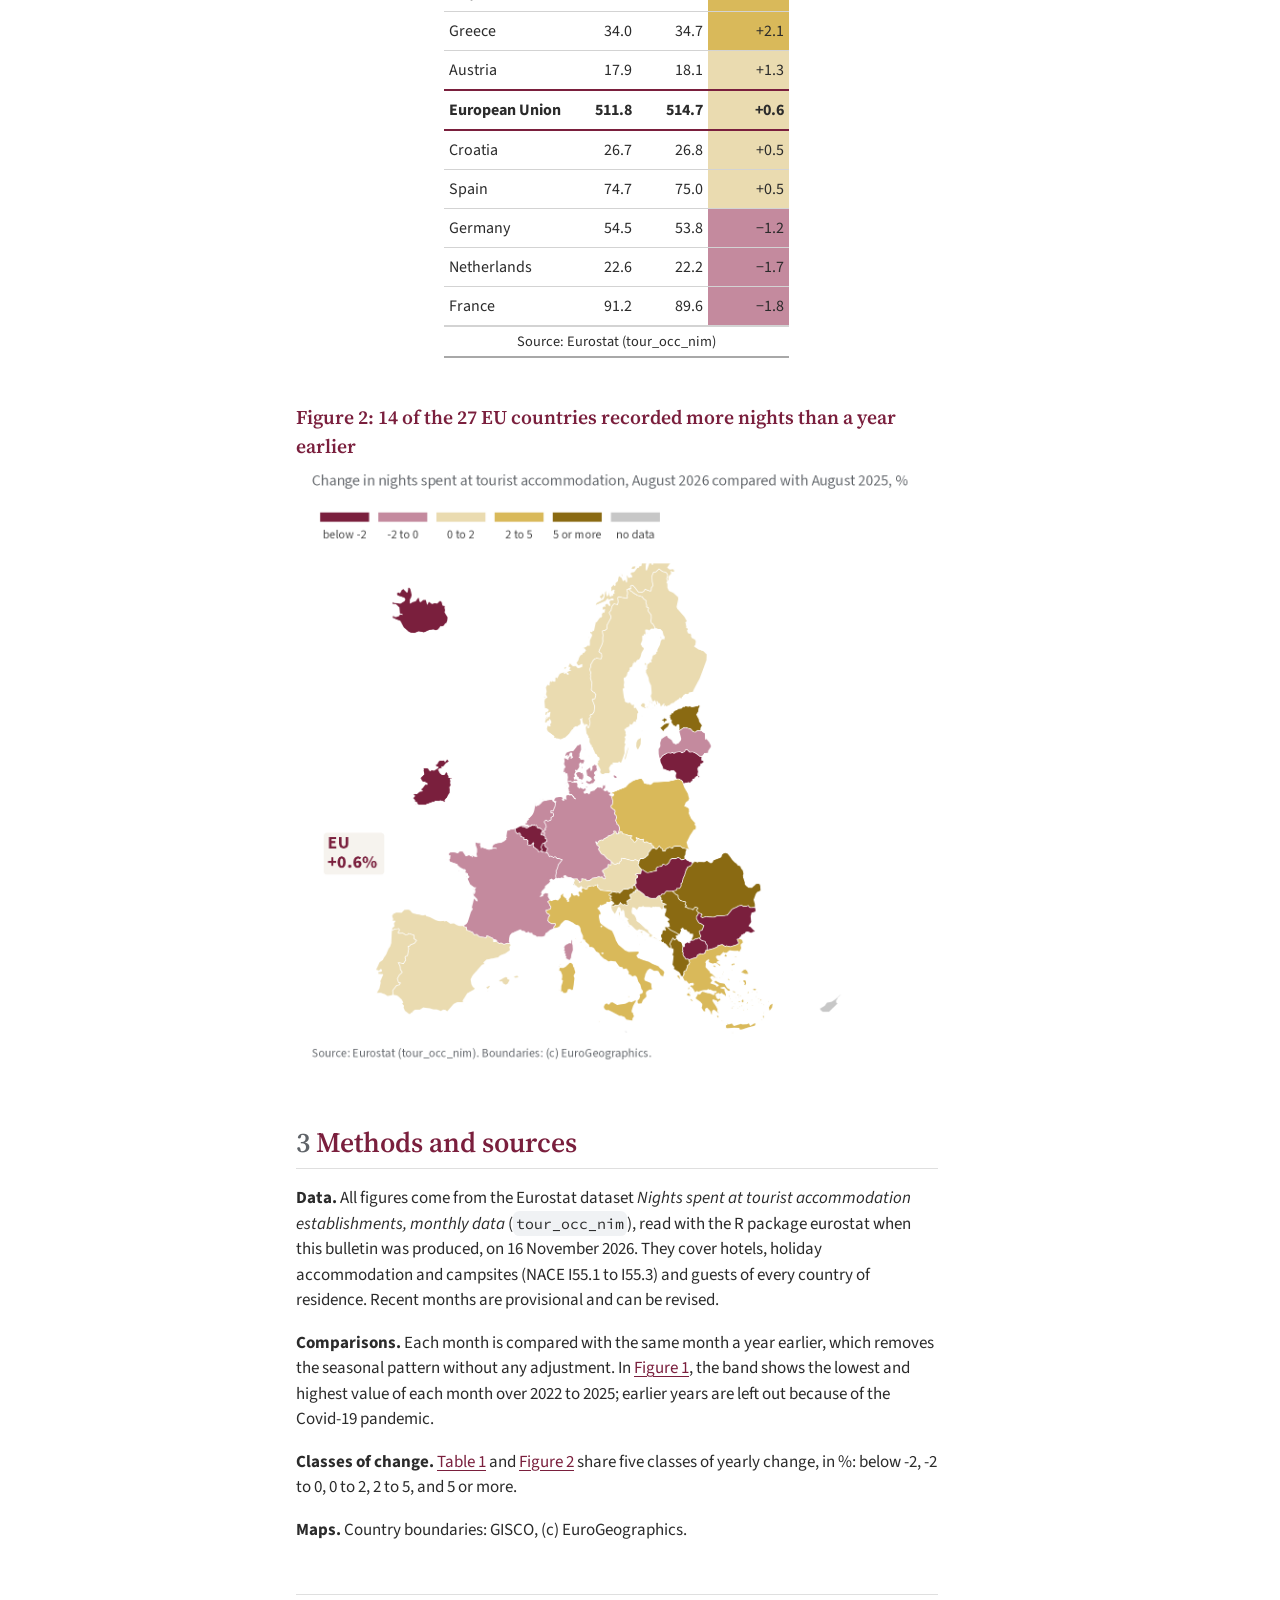
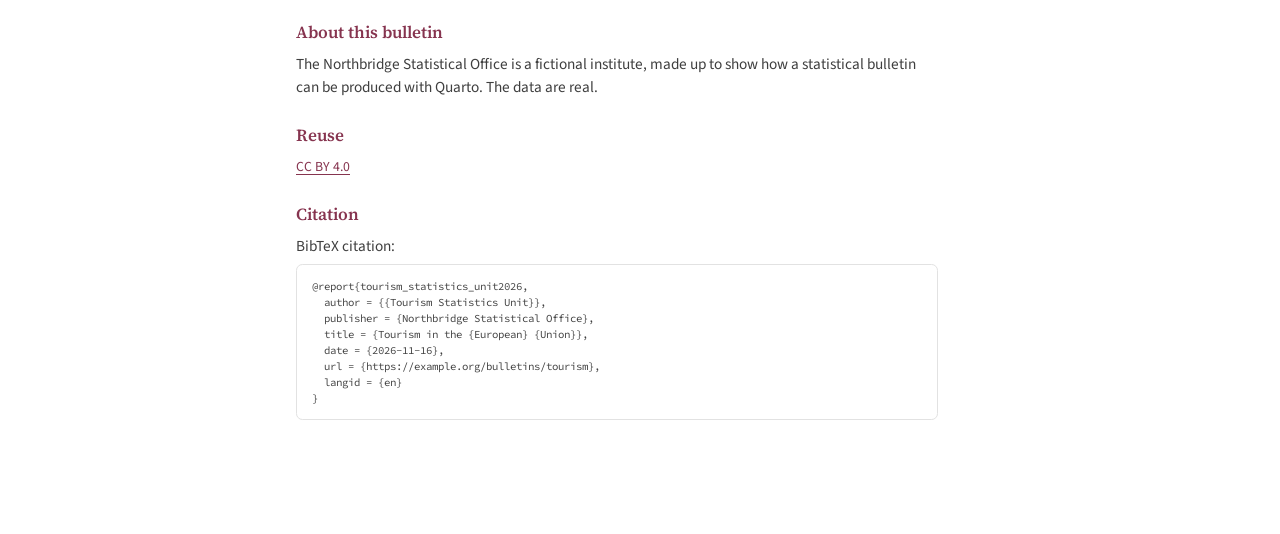
==== commit 3994296f: "Built site for gh-pages" ====
--- a/bulletin.html
+++ b/bulletin.html
@@ -67,9 +67,9 @@
 <script id="quarto-axe-checker-options" type="text/plain">dHJ1ZQ==</script>
 <script src="bulletin_files/libs/bootstrap/bootstrap.min.js"></script>
 <link href="bulletin_files/libs/bootstrap/bootstrap-icons.css" rel="stylesheet">
-<link href="bulletin_files/libs/bootstrap/bootstrap-728dfa2e739acc21744e369236469de8.min.css" rel="stylesheet" append-hash="true" class="quarto-color-scheme" id="quarto-bootstrap" data-mode="light">
-<link href="bulletin_files/libs/bootstrap/bootstrap-dark-9017ea9fb40e89882f96e759c14fce61.min.css" rel="stylesheet" append-hash="true" class="quarto-color-scheme quarto-color-alternate" id="quarto-bootstrap" data-mode="light">
-<link href="bulletin_files/libs/bootstrap/bootstrap-728dfa2e739acc21744e369236469de8.min.css" rel="stylesheet" append-hash="true" class="quarto-color-scheme-extra" id="quarto-bootstrap" data-mode="light">
+<link href="bulletin_files/libs/bootstrap/bootstrap-41278aea907c53bc4a8462dd312f6c40.min.css" rel="stylesheet" append-hash="true" class="quarto-color-scheme" id="quarto-bootstrap" data-mode="light">
+<link href="bulletin_files/libs/bootstrap/bootstrap-dark-f0f13f849fe58e4c2b826ad2286a6067.min.css" rel="stylesheet" append-hash="true" class="quarto-color-scheme quarto-color-alternate" id="quarto-bootstrap" data-mode="light">
+<link href="bulletin_files/libs/bootstrap/bootstrap-41278aea907c53bc4a8462dd312f6c40.min.css" rel="stylesheet" append-hash="true" class="quarto-color-scheme-extra" id="quarto-bootstrap" data-mode="light">
 
 
 </head>
@@ -119,8 +119,8 @@
     </div>
     
 
-  <!-- Phones and tablets: Quarto hides the left sidebar (formats, code links) below 992px -->
-  <nav class="nso-small-links d-lg-none column-body" aria-label="Other formats and source">
+  <!-- Phones and tablets: Quarto hides the left sidebar (formats, code links) below 768px -->
+  <nav class="nso-small-links d-md-none column-body" aria-label="Other formats and source">
     <a href="bulletin.pdf"><i class="bi bi-file-pdf" aria-hidden="true"></i> PDF</a>
     <a href="bulletin.docx"><i class="bi bi-file-word" aria-hidden="true"></i> Word</a>
     <a href="https://github.com/cderv/uros2026-quarto-example"><i class="bi bi-github" aria-hidden="true"></i> Source on GitHub</a>
@@ -189,23 +189,23 @@
 </figcaption>
 <div aria-describedby="tbl-countries-caption-0ceaefa1-69ba-4598-a22c-09a6ac19f8ca">
 <div class="cell-output-display">
-<div id="vrzidruwkk" style="padding-left:0px;padding-right:0px;padding-top:10px;padding-bottom:10px;overflow-x:auto;overflow-y:auto;width:auto;height:auto;">
-<style>#vrzidruwkk table {
+<div id="blzwuvrgal" style="padding-left:0px;padding-right:0px;padding-top:10px;padding-bottom:10px;overflow-x:auto;overflow-y:auto;width:auto;height:auto;">
+<style>#blzwuvrgal table {
   font-family: 'Source Sans 3', system-ui, 'Segoe UI', Roboto, Helvetica, Arial, sans-serif, 'Apple Color Emoji', 'Segoe UI Emoji', 'Segoe UI Symbol', 'Noto Color Emoji';
   -webkit-font-smoothing: antialiased;
   -moz-osx-font-smoothing: grayscale;
 }
 
-#vrzidruwkk thead, #vrzidruwkk tbody, #vrzidruwkk tfoot, #vrzidruwkk tr, #vrzidruwkk td, #vrzidruwkk th {
+#blzwuvrgal thead, #blzwuvrgal tbody, #blzwuvrgal tfoot, #blzwuvrgal tr, #blzwuvrgal td, #blzwuvrgal th {
   border-style: none;
 }
 
-#vrzidruwkk p {
+#blzwuvrgal p {
   margin: 0;
   padding: 0;
 }
 
-#vrzidruwkk .gt_table {
+#blzwuvrgal .gt_table {
   display: table;
   border-collapse: collapse;
   line-height: normal;
@@ -231,12 +231,12 @@
   border-left-color: #D3D3D3;
 }
 
-#vrzidruwkk .gt_caption {
+#blzwuvrgal .gt_caption {
   padding-top: 4px;
   padding-bottom: 4px;
 }
 
-#vrzidruwkk .gt_title {
+#blzwuvrgal .gt_title {
   color: #2B2B2B;
   font-size: 125%;
   font-weight: initial;
@@ -248,7 +248,7 @@
   border-bottom-width: 0;
 }
 
-#vrzidruwkk .gt_subtitle {
+#blzwuvrgal .gt_subtitle {
   color: #2B2B2B;
   font-size: 85%;
   font-weight: initial;
@@ -260,7 +260,7 @@
   border-top-width: 0;
 }
 
-#vrzidruwkk .gt_heading {
+#blzwuvrgal .gt_heading {
   background-color: #FFFFFF;
   text-align: center;
   border-bottom-color: #FFFFFF;
@@ -272,13 +272,13 @@
   border-right-color: #D3D3D3;
 }
 
-#vrzidruwkk .gt_bottom_border {
+#blzwuvrgal .gt_bottom_border {
   border-bottom-style: solid;
   border-bottom-width: 2px;
   border-bottom-color: #D3D3D3;
 }
 
-#vrzidruwkk .gt_col_headings {
+#blzwuvrgal .gt_col_headings {
   border-top-style: solid;
   border-top-width: 2px;
   border-top-color: #D3D3D3;
@@ -293,7 +293,7 @@
   border-right-color: #D3D3D3;
 }
 
-#vrzidruwkk .gt_col_heading {
+#blzwuvrgal .gt_col_heading {
   color: #2B2B2B;
   background-color: #FFFFFF;
   font-size: 100%;
@@ -313,7 +313,7 @@
   overflow-x: hidden;
 }
 
-#vrzidruwkk .gt_column_spanner_outer {
+#blzwuvrgal .gt_column_spanner_outer {
   color: #2B2B2B;
   background-color: #FFFFFF;
   font-size: 100%;
@@ -325,15 +325,15 @@
   padding-right: 4px;
 }
 
-#vrzidruwkk .gt_column_spanner_outer:first-child {
+#blzwuvrgal .gt_column_spanner_outer:first-child {
   padding-left: 0;
 }
 
-#vrzidruwkk .gt_column_spanner_outer:last-child {
+#blzwuvrgal .gt_column_spanner_outer:last-child {
   padding-right: 0;
 }
 
-#vrzidruwkk .gt_column_spanner {
+#blzwuvrgal .gt_column_spanner {
   border-bottom-style: solid;
   border-bottom-width: 2px;
   border-bottom-color: #D3D3D3;
@@ -345,11 +345,11 @@
   width: 100%;
 }
 
-#vrzidruwkk .gt_spanner_row {
+#blzwuvrgal .gt_spanner_row {
   border-bottom-style: hidden;
 }
 
-#vrzidruwkk .gt_group_heading {
+#blzwuvrgal .gt_group_heading {
   padding-top: 8px;
   padding-bottom: 8px;
   padding-left: 5px;
@@ -375,7 +375,7 @@
   text-align: left;
 }
 
-#vrzidruwkk .gt_empty_group_heading {
+#blzwuvrgal .gt_empty_group_heading {
   padding: 0.5px;
   color: #2B2B2B;
   background-color: #FFFFFF;
@@ -390,15 +390,15 @@
   vertical-align: middle;
 }
 
-#vrzidruwkk .gt_from_md > :first-child {
+#blzwuvrgal .gt_from_md > :first-child {
   margin-top: 0;
 }
 
-#vrzidruwkk .gt_from_md > :last-child {
+#blzwuvrgal .gt_from_md > :last-child {
   margin-bottom: 0;
 }
 
-#vrzidruwkk .gt_row {
+#blzwuvrgal .gt_row {
   padding-top: 8px;
   padding-bottom: 8px;
   padding-left: 5px;
@@ -417,7 +417,7 @@
   overflow-x: hidden;
 }
 
-#vrzidruwkk .gt_stub {
+#blzwuvrgal .gt_stub {
   color: #2B2B2B;
   background-color: #FFFFFF;
   font-size: 100%;
@@ -430,7 +430,7 @@
   padding-right: 5px;
 }
 
-#vrzidruwkk .gt_stub_row_group {
+#blzwuvrgal .gt_stub_row_group {
   color: #2B2B2B;
   background-color: #FFFFFF;
   font-size: 100%;
@@ -444,15 +444,15 @@
   vertical-align: top;
 }
 
-#vrzidruwkk .gt_row_group_first td {
+#blzwuvrgal .gt_row_group_first td {
   border-top-width: 2px;
 }
 
-#vrzidruwkk .gt_row_group_first th {
+#blzwuvrgal .gt_row_group_first th {
   border-top-width: 2px;
 }
 
-#vrzidruwkk .gt_summary_row {
+#blzwuvrgal .gt_summary_row {
   color: #2B2B2B;
   background-color: #FFFFFF;
   text-transform: inherit;
@@ -462,16 +462,16 @@
   padding-right: 5px;
 }
 
-#vrzidruwkk .gt_first_summary_row {
+#blzwuvrgal .gt_first_summary_row {
   border-top-style: solid;
   border-top-color: #D3D3D3;
 }
 
-#vrzidruwkk .gt_first_summary_row.thick {
+#blzwuvrgal .gt_first_summary_row.thick {
   border-top-width: 2px;
 }
 
-#vrzidruwkk .gt_last_summary_row {
+#blzwuvrgal .gt_last_summary_row {
   padding-top: 8px;
   padding-bottom: 8px;
   padding-left: 5px;
@@ -481,7 +481,7 @@
   border-bottom-color: #D3D3D3;
 }
 
-#vrzidruwkk .gt_grand_summary_row {
+#blzwuvrgal .gt_grand_summary_row {
   color: #2B2B2B;
   background-color: #FFFFFF;
   text-transform: inherit;
@@ -491,7 +491,7 @@
   padding-right: 5px;
 }
 
-#vrzidruwkk .gt_first_grand_summary_row {
+#blzwuvrgal .gt_first_grand_summary_row {
   padding-top: 8px;
   padding-bottom: 8px;
   padding-left: 5px;
@@ -501,7 +501,7 @@
   border-top-color: #D3D3D3;
 }
 
-#vrzidruwkk .gt_last_grand_summary_row_top {
+#blzwuvrgal .gt_last_grand_summary_row_top {
   padding-top: 8px;
   padding-bottom: 8px;
   padding-left: 5px;
@@ -511,11 +511,11 @@
   border-bottom-color: #D3D3D3;
 }
 
-#vrzidruwkk .gt_striped {
+#blzwuvrgal .gt_striped {
   background-color: rgba(128, 128, 128, 0.05);
 }
 
-#vrzidruwkk .gt_table_body {
+#blzwuvrgal .gt_table_body {
   border-top-style: solid;
   border-top-width: 2px;
   border-top-color: #D3D3D3;
@@ -524,7 +524,7 @@
   border-bottom-color: #D3D3D3;
 }
 
-#vrzidruwkk .gt_footnotes {
+#blzwuvrgal .gt_footnotes {
   color: #2B2B2B;
   background-color: #FFFFFF;
   border-bottom-style: none;
@@ -538,7 +538,7 @@
   border-right-color: #D3D3D3;
 }
 
-#vrzidruwkk .gt_footnote {
+#blzwuvrgal .gt_footnote {
   margin: 0px;
   font-size: 90%;
   padding-top: 4px;
@@ -547,7 +547,7 @@
   padding-right: 5px;
 }
 
-#vrzidruwkk .gt_sourcenotes {
+#blzwuvrgal .gt_sourcenotes {
   color: #2B2B2B;
   background-color: #FFFFFF;
   border-bottom-style: none;
@@ -561,7 +561,7 @@
   border-right-color: #D3D3D3;
 }
 
-#vrzidruwkk .gt_sourcenote {
+#blzwuvrgal .gt_sourcenote {
   font-size: 90%;
   padding-top: 4px;
   padding-bottom: 4px;
@@ -569,72 +569,72 @@
   padding-right: 5px;
 }
 
-#vrzidruwkk .gt_left {
+#blzwuvrgal .gt_left {
   text-align: left;
 }
 
-#vrzidruwkk .gt_center {
+#blzwuvrgal .gt_center {
   text-align: center;
 }
 
-#vrzidruwkk .gt_right {
+#blzwuvrgal .gt_right {
   text-align: right;
   font-variant-numeric: tabular-nums;
 }
 
-#vrzidruwkk .gt_font_normal {
+#blzwuvrgal .gt_font_normal {
   font-weight: normal;
 }
 
-#vrzidruwkk .gt_font_bold {
+#blzwuvrgal .gt_font_bold {
   font-weight: bold;
 }
 
-#vrzidruwkk .gt_font_italic {
+#blzwuvrgal .gt_font_italic {
   font-style: italic;
 }
 
-#vrzidruwkk .gt_super {
+#blzwuvrgal .gt_super {
   font-size: 65%;
 }
 
-#vrzidruwkk .gt_footnote_marks {
+#blzwuvrgal .gt_footnote_marks {
   font-size: 75%;
   vertical-align: 0.4em;
   position: initial;
 }
 
-#vrzidruwkk .gt_asterisk {
+#blzwuvrgal .gt_asterisk {
   font-size: 100%;
   vertical-align: 0;
 }
 
-#vrzidruwkk .gt_indent_1 {
+#blzwuvrgal .gt_indent_1 {
   text-indent: 5px;
 }
 
-#vrzidruwkk .gt_indent_2 {
+#blzwuvrgal .gt_indent_2 {
   text-indent: 10px;
 }
 
-#vrzidruwkk .gt_indent_3 {
+#blzwuvrgal .gt_indent_3 {
   text-indent: 15px;
 }
 
-#vrzidruwkk .gt_indent_4 {
+#blzwuvrgal .gt_indent_4 {
   text-indent: 20px;
 }
 
-#vrzidruwkk .gt_indent_5 {
+#blzwuvrgal .gt_indent_5 {
   text-indent: 25px;
 }
 
-#vrzidruwkk .katex-display {
+#blzwuvrgal .katex-display {
   display: inline-flex !important;
   margin-bottom: 0.75em !important;
 }
 
-#vrzidruwkk div.Reactable > div.rt-table > div.rt-thead > div.rt-tr.rt-tr-group-header > div.rt-th-group:after {
+#blzwuvrgal div.Reactable > div.rt-table > div.rt-thead > div.rt-tr.rt-tr-group-header > div.rt-th-group:after {
   height: 0px !important;
 }
 </style>
